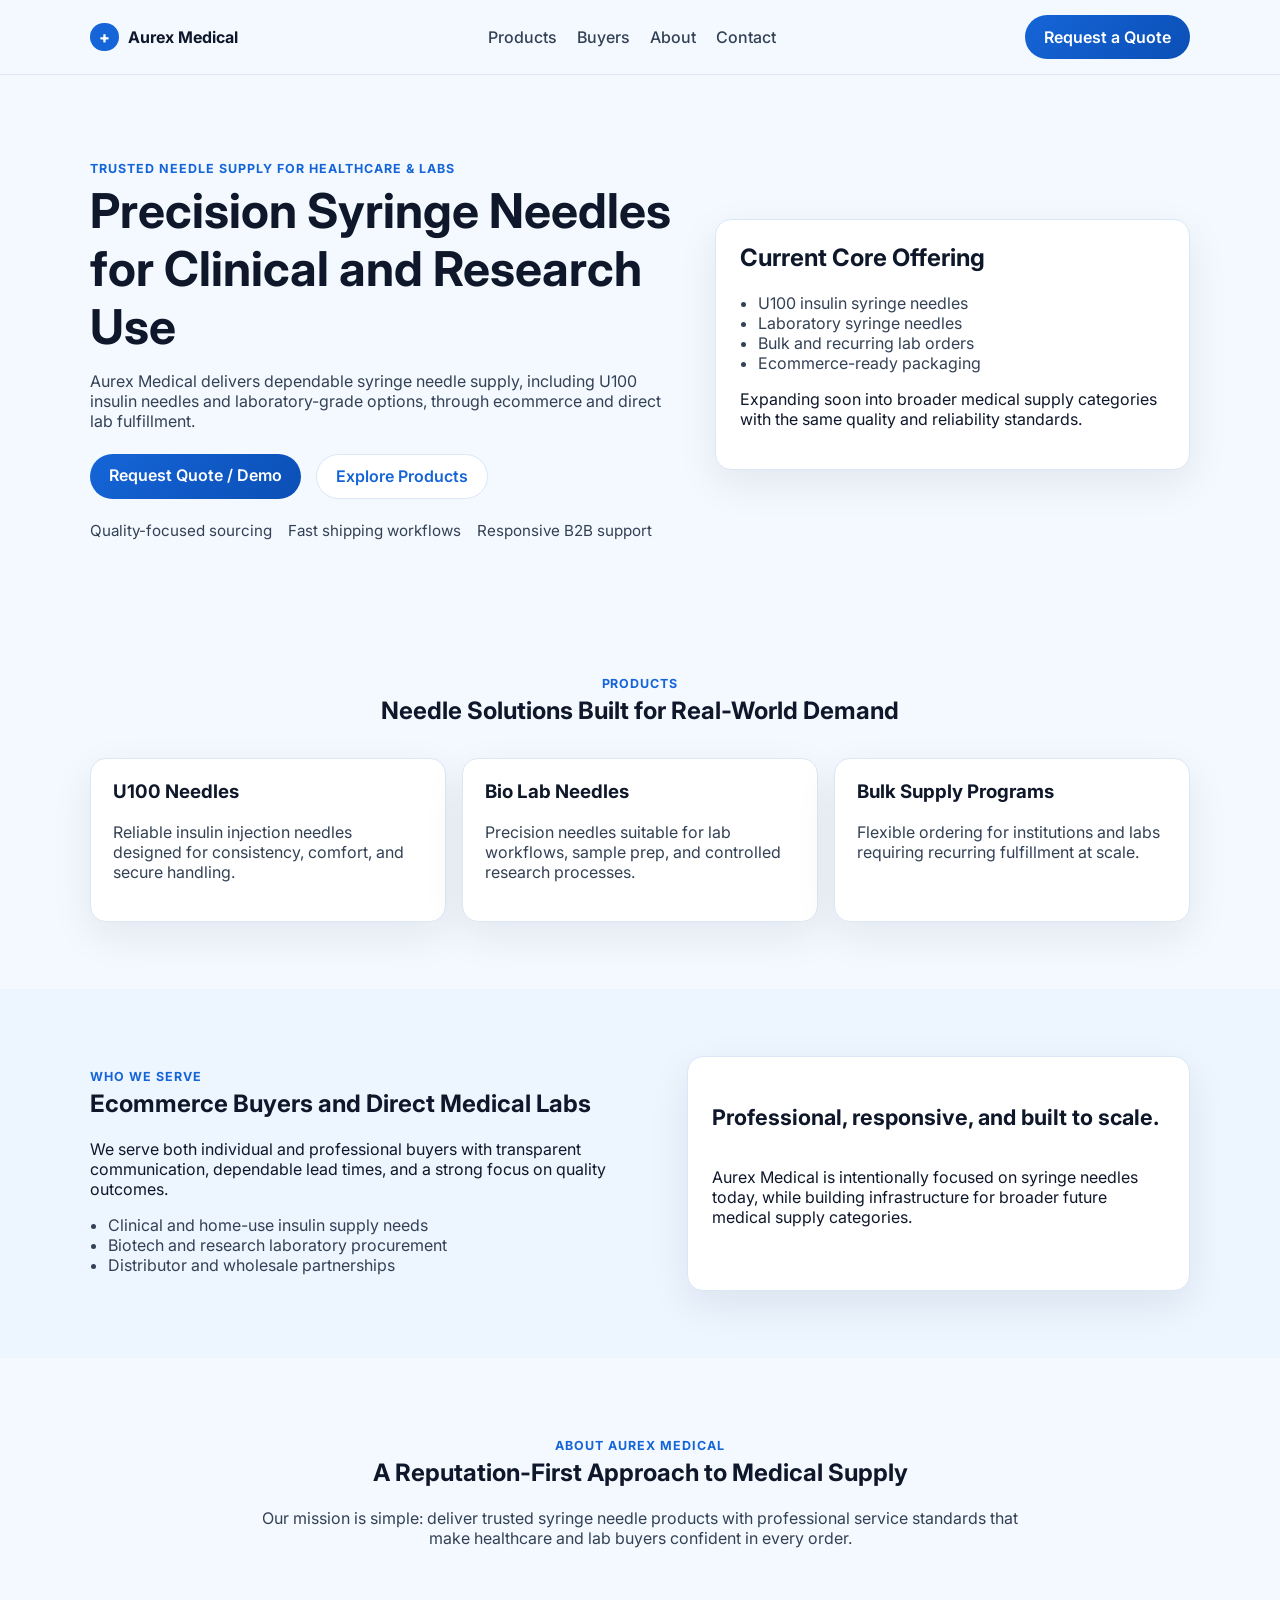
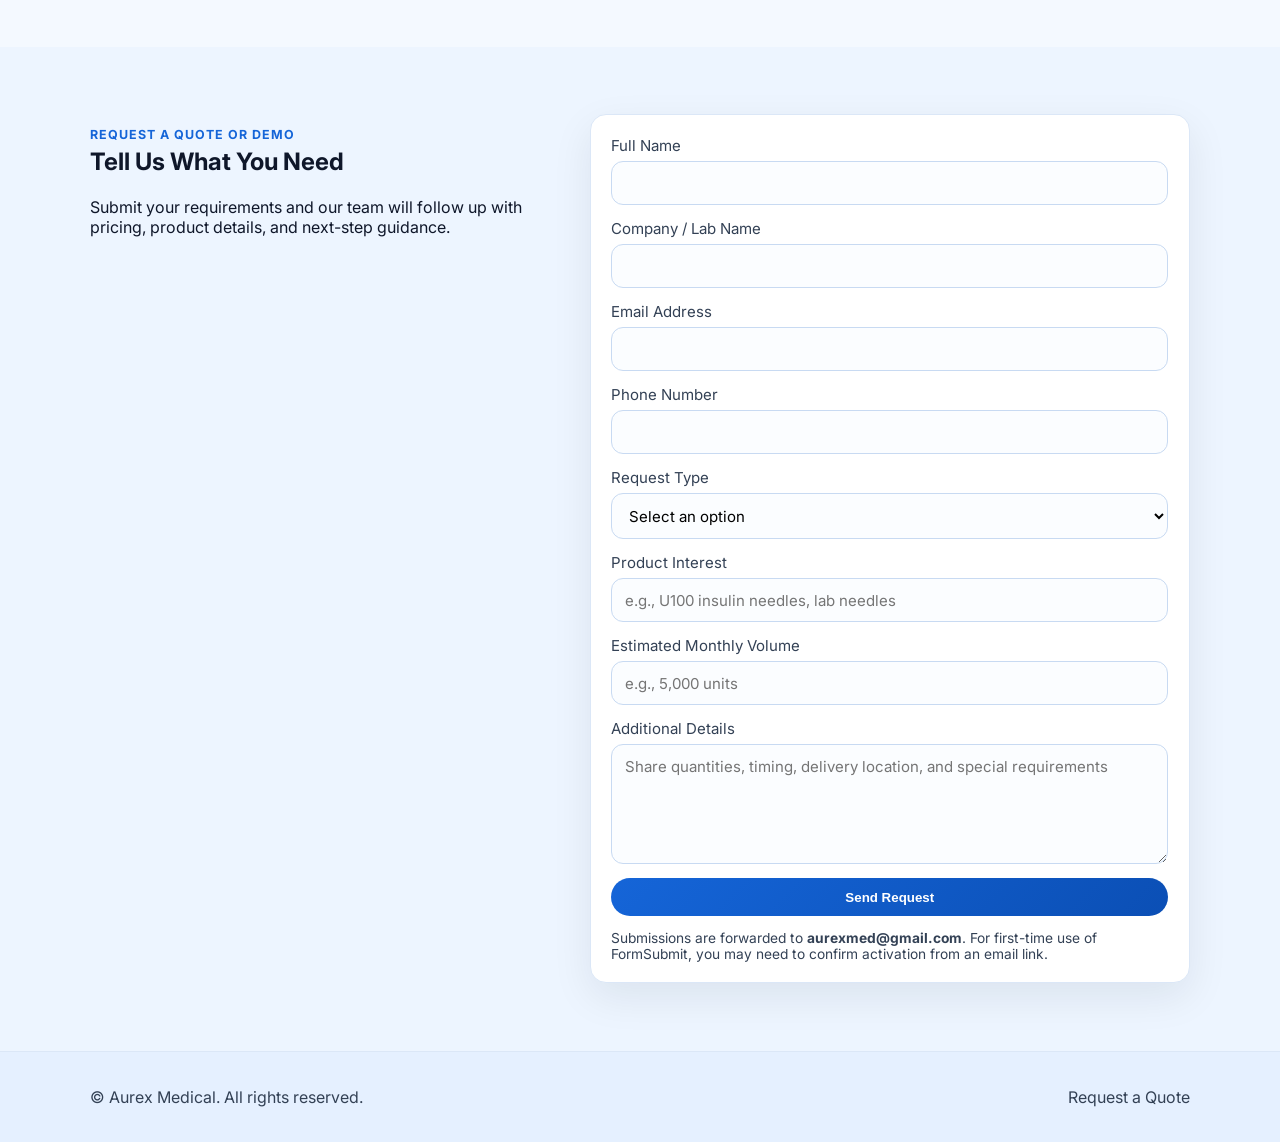
==== index.html @ 62b3c567 "Build Aurex Medical static website and GitHub Pages deployment" ====
<!doctype html>
<html lang="en">
  <head>
    <meta charset="UTF-8" />
    <meta name="viewport" content="width=device-width, initial-scale=1.0" />
    <title>Aurex Medical | Precision Syringe Needles</title>
    <meta
      name="description"
      content="Aurex Medical supplies precision syringe needles including U100 insulin needles and bio lab solutions for healthcare and research buyers."
    />
    <link rel="preconnect" href="https://fonts.googleapis.com" />
    <link rel="preconnect" href="https://fonts.gstatic.com" crossorigin />
    <link
      href="https://fonts.googleapis.com/css2?family=Inter:wght@400;500;600;700;800&display=swap"
      rel="stylesheet"
    />
    <link rel="stylesheet" href="styles.css" />
  </head>
  <body>
    <header class="site-header">
      <div class="container nav-wrap">
        <a href="#" class="logo" aria-label="Aurex Medical homepage">
          <span class="logo-mark" aria-hidden="true">+</span>
          <span>Aurex Medical</span>
        </a>
        <nav class="main-nav" aria-label="Primary">
          <a href="#products">Products</a>
          <a href="#buyers">Buyers</a>
          <a href="#about">About</a>
          <a href="#contact">Contact</a>
        </nav>
        <a class="btn btn-primary" href="#quote">Request a Quote</a>
      </div>
    </header>

    <main>
      <section class="hero">
        <div class="container hero-grid">
          <div>
            <p class="eyebrow">Trusted Needle Supply for Healthcare & Labs</p>
            <h1>Precision Syringe Needles for Clinical and Research Use</h1>
            <p class="lead">
              Aurex Medical delivers dependable syringe needle supply, including
              U100 insulin needles and laboratory-grade options, through
              ecommerce and direct lab fulfillment.
            </p>
            <div class="hero-actions">
              <a href="#quote" class="btn btn-primary">Request Quote / Demo</a>
              <a href="#products" class="btn btn-secondary">Explore Products</a>
            </div>
            <div class="trust-row" role="list" aria-label="Trust highlights">
              <span role="listitem">Quality-focused sourcing</span>
              <span role="listitem">Fast shipping workflows</span>
              <span role="listitem">Responsive B2B support</span>
            </div>
          </div>
          <aside class="hero-card" aria-label="Needle categories">
            <h2>Current Core Offering</h2>
            <ul>
              <li>U100 insulin syringe needles</li>
              <li>Laboratory syringe needles</li>
              <li>Bulk and recurring lab orders</li>
              <li>Ecommerce-ready packaging</li>
            </ul>
            <p>
              Expanding soon into broader medical supply categories with the same
              quality and reliability standards.
            </p>
          </aside>
        </div>
      </section>

      <section id="products" class="section">
        <div class="container">
          <div class="section-heading">
            <p class="eyebrow">Products</p>
            <h2>Needle Solutions Built for Real-World Demand</h2>
          </div>
          <div class="cards">
            <article class="card">
              <h3>U100 Needles</h3>
              <p>
                Reliable insulin injection needles designed for consistency,
                comfort, and secure handling.
              </p>
            </article>
            <article class="card">
              <h3>Bio Lab Needles</h3>
              <p>
                Precision needles suitable for lab workflows, sample prep, and
                controlled research processes.
              </p>
            </article>
            <article class="card">
              <h3>Bulk Supply Programs</h3>
              <p>
                Flexible ordering for institutions and labs requiring recurring
                fulfillment at scale.
              </p>
            </article>
          </div>
        </div>
      </section>

      <section id="buyers" class="section section-alt">
        <div class="container split">
          <div>
            <p class="eyebrow">Who We Serve</p>
            <h2>Ecommerce Buyers and Direct Medical Labs</h2>
            <p>
              We serve both individual and professional buyers with transparent
              communication, dependable lead times, and a strong focus on
              quality outcomes.
            </p>
            <ul class="checklist">
              <li>Clinical and home-use insulin supply needs</li>
              <li>Biotech and research laboratory procurement</li>
              <li>Distributor and wholesale partnerships</li>
            </ul>
          </div>
          <div class="metric-box">
            <p class="metric">Professional, responsive, and built to scale.</p>
            <p>
              Aurex Medical is intentionally focused on syringe needles today,
              while building infrastructure for broader future medical supply
              categories.
            </p>
          </div>
        </div>
      </section>

      <section id="about" class="section">
        <div class="container section-heading">
          <p class="eyebrow">About Aurex Medical</p>
          <h2>A Reputation-First Approach to Medical Supply</h2>
          <p class="centered">
            Our mission is simple: deliver trusted syringe needle products with
            professional service standards that make healthcare and lab buyers
            confident in every order.
          </p>
        </div>
      </section>

      <section id="quote" class="section section-alt">
        <div class="container quote-layout">
          <div>
            <p class="eyebrow">Request a Quote or Demo</p>
            <h2>Tell Us What You Need</h2>
            <p>
              Submit your requirements and our team will follow up with pricing,
              product details, and next-step guidance.
            </p>
          </div>

          <form
            id="contact"
            class="quote-form"
            action="https://formsubmit.co/aurexmed@gmail.com"
            method="POST"
          >
            <input type="hidden" name="_subject" value="New Aurex Medical Quote Request" />
            <input type="hidden" name="_captcha" value="false" />
            <input type="hidden" name="_template" value="table" />

            <label>
              Full Name
              <input type="text" name="full_name" required />
            </label>

            <label>
              Company / Lab Name
              <input type="text" name="company_name" required />
            </label>

            <label>
              Email Address
              <input type="email" name="email" required />
            </label>

            <label>
              Phone Number
              <input type="tel" name="phone" />
            </label>

            <label>
              Request Type
              <select name="request_type" required>
                <option value="">Select an option</option>
                <option>Product Quote</option>
                <option>Product Demo / Consultation</option>
                <option>Wholesale / Bulk Partnership</option>
              </select>
            </label>

            <label>
              Product Interest
              <input
                type="text"
                name="product_interest"
                placeholder="e.g., U100 insulin needles, lab needles"
                required
              />
            </label>

            <label>
              Estimated Monthly Volume
              <input type="text" name="monthly_volume" placeholder="e.g., 5,000 units" />
            </label>

            <label>
              Additional Details
              <textarea
                name="details"
                rows="5"
                placeholder="Share quantities, timing, delivery location, and special requirements"
                required
              ></textarea>
            </label>

            <button class="btn btn-primary" type="submit">Send Request</button>
            <p class="form-note">
              Submissions are forwarded to
              <strong>aurexmed@gmail.com</strong>. For first-time use of FormSubmit,
              you may need to confirm activation from an email link.
            </p>
          </form>
        </div>
      </section>
    </main>

    <footer class="site-footer">
      <div class="container footer-wrap">
        <p>© <span id="year"></span> Aurex Medical. All rights reserved.</p>
        <a href="#quote">Request a Quote</a>
      </div>
    </footer>

    <script src="script.js"></script>
  </body>
</html>
---- styles.css ----
:root {
  --bg: #f4f9ff;
  --surface: #ffffff;
  --text: #0f172a;
  --muted: #334155;
  --brand: #1565d8;
  --brand-dark: #0b4fb5;
  --line: #dbe7f7;
  --radius: 16px;
  --shadow: 0 14px 40px rgba(15, 23, 42, 0.08);
}

* {
  box-sizing: border-box;
}

html,
body {
  margin: 0;
  font-family: "Inter", system-ui, -apple-system, Segoe UI, Roboto, Helvetica, Arial, sans-serif;
  background: var(--bg);
  color: var(--text);
  scroll-behavior: smooth;
}

a {
  color: inherit;
  text-decoration: none;
}

.container {
  width: min(1100px, 92vw);
  margin: 0 auto;
}

.site-header {
  position: sticky;
  top: 0;
  z-index: 20;
  backdrop-filter: blur(10px);
  background: rgba(244, 249, 255, 0.88);
  border-bottom: 1px solid var(--line);
}

.nav-wrap {
  min-height: 74px;
  display: flex;
  align-items: center;
  justify-content: space-between;
  gap: 1rem;
}

.logo {
  display: inline-flex;
  align-items: center;
  gap: 0.6rem;
  font-weight: 700;
}

.logo-mark {
  width: 1.8rem;
  height: 1.8rem;
  display: inline-grid;
  place-items: center;
  border-radius: 50%;
  background: var(--brand);
  color: white;
  font-weight: 800;
}

.main-nav {
  display: flex;
  gap: 1.25rem;
  color: var(--muted);
  font-weight: 500;
}

.main-nav a:hover {
  color: var(--brand);
}

.btn {
  border: none;
  border-radius: 999px;
  padding: 0.72rem 1.2rem;
  font-weight: 600;
  cursor: pointer;
  transition: transform 0.2s ease, background 0.2s ease;
  display: inline-flex;
  justify-content: center;
}

.btn:hover {
  transform: translateY(-1px);
}

.btn-primary {
  color: white;
  background: linear-gradient(135deg, var(--brand), var(--brand-dark));
}

.btn-secondary {
  color: var(--brand);
  border: 1px solid var(--line);
  background: white;
}

.hero {
  padding: 4.6rem 0 3.5rem;
}

.hero-grid {
  display: grid;
  grid-template-columns: 1.25fr 1fr;
  gap: 2rem;
  align-items: center;
}

.eyebrow {
  color: var(--brand);
  text-transform: uppercase;
  font-size: 0.78rem;
  letter-spacing: 0.08em;
  font-weight: 700;
  margin-bottom: 0.4rem;
}

h1,
h2,
h3 {
  margin-top: 0;
  line-height: 1.2;
}

h1 {
  font-size: clamp(2rem, 2.5vw + 1.2rem, 3rem);
  margin-bottom: 0.8rem;
}

.lead {
  color: var(--muted);
  max-width: 58ch;
}

.hero-actions {
  display: flex;
  gap: 0.9rem;
  flex-wrap: wrap;
  margin: 1.4rem 0;
}

.trust-row {
  display: flex;
  gap: 1rem;
  color: var(--muted);
  flex-wrap: wrap;
  font-size: 0.95rem;
}

.hero-card,
.card,
.metric-box,
.quote-form {
  background: var(--surface);
  border: 1px solid var(--line);
  border-radius: var(--radius);
  box-shadow: var(--shadow);
}

.hero-card {
  padding: 1.5rem;
}

.hero-card ul {
  padding-left: 1.1rem;
  color: var(--muted);
}

.section {
  padding: 4.2rem 0;
}

.section-alt {
  background: #edf5ff;
}

.section-heading {
  text-align: center;
  max-width: 760px;
  margin: 0 auto 2rem;
}

.centered {
  color: var(--muted);
}

.cards {
  display: grid;
  grid-template-columns: repeat(3, 1fr);
  gap: 1rem;
}

.card {
  padding: 1.4rem;
}

.card p {
  color: var(--muted);
}

.split {
  display: grid;
  grid-template-columns: 1.15fr 1fr;
  gap: 1.1rem;
  align-items: stretch;
}

.checklist {
  padding-left: 1.1rem;
  color: var(--muted);
}

.metric-box {
  padding: 1.5rem;
  display: grid;
  align-content: center;
}

.metric {
  font-size: 1.35rem;
  font-weight: 700;
  margin-top: 0;
}

.quote-layout {
  display: grid;
  grid-template-columns: 1fr 1.25fr;
  gap: 1.2rem;
}

.quote-form {
  padding: 1.3rem;
  display: grid;
  gap: 0.85rem;
}

.quote-form label {
  font-size: 0.94rem;
  color: var(--muted);
  display: grid;
  gap: 0.4rem;
}

.quote-form input,
.quote-form select,
.quote-form textarea {
  width: 100%;
  border: 1px solid #c8daf2;
  border-radius: 12px;
  padding: 0.72rem 0.8rem;
  font: inherit;
  background: #fbfdff;
}

.quote-form input:focus,
.quote-form select:focus,
.quote-form textarea:focus {
  outline: 2px solid #a8cbff;
  border-color: #7cb2ff;
}

.form-note {
  margin: 0;
  color: var(--muted);
  font-size: 0.86rem;
}

.site-footer {
  border-top: 1px solid var(--line);
  background: #e5f0ff;
}

.footer-wrap {
  display: flex;
  justify-content: space-between;
  align-items: center;
  gap: 0.75rem;
  flex-wrap: wrap;
  padding: 1.2rem 0;
  color: var(--muted);
}

@media (max-width: 920px) {
  .main-nav {
    display: none;
  }

  .hero-grid,
  .cards,
  .split,
  .quote-layout {
    grid-template-columns: 1fr;
  }

  .hero {
    padding-top: 3rem;
  }
}
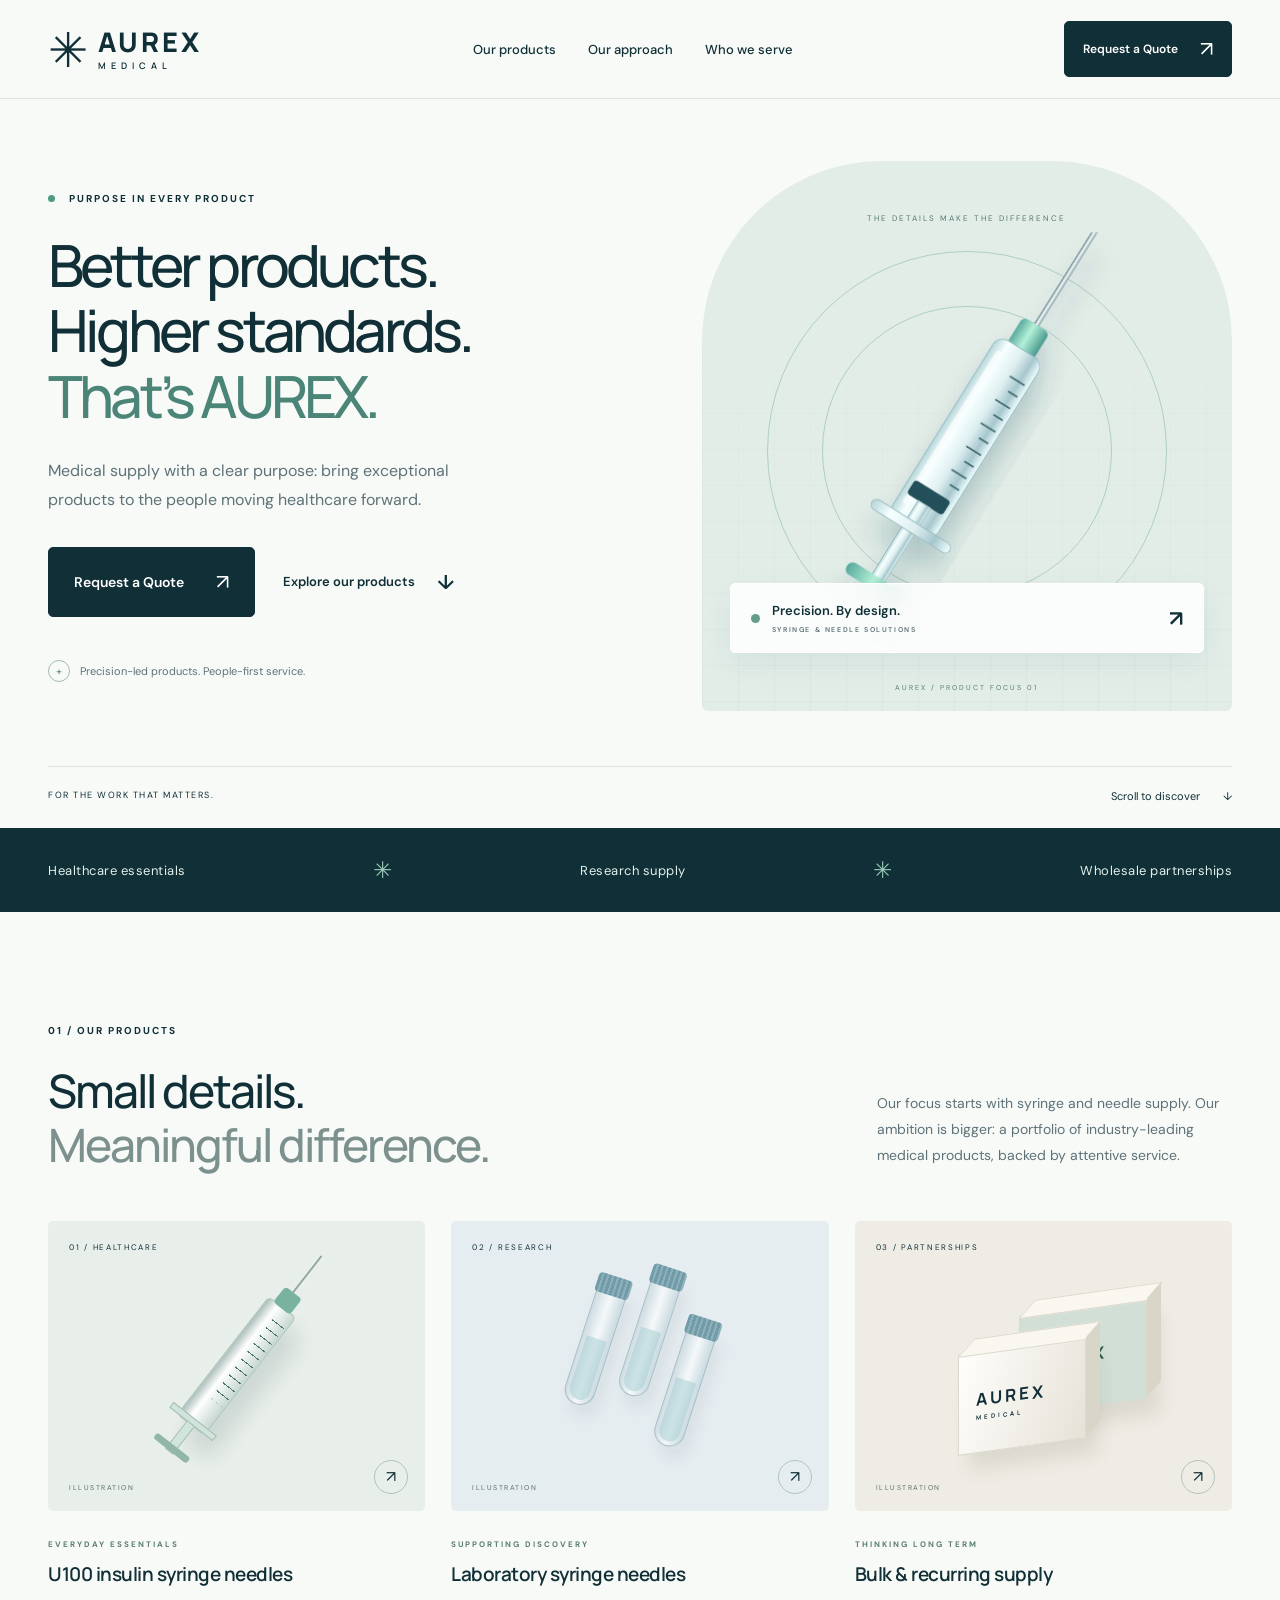
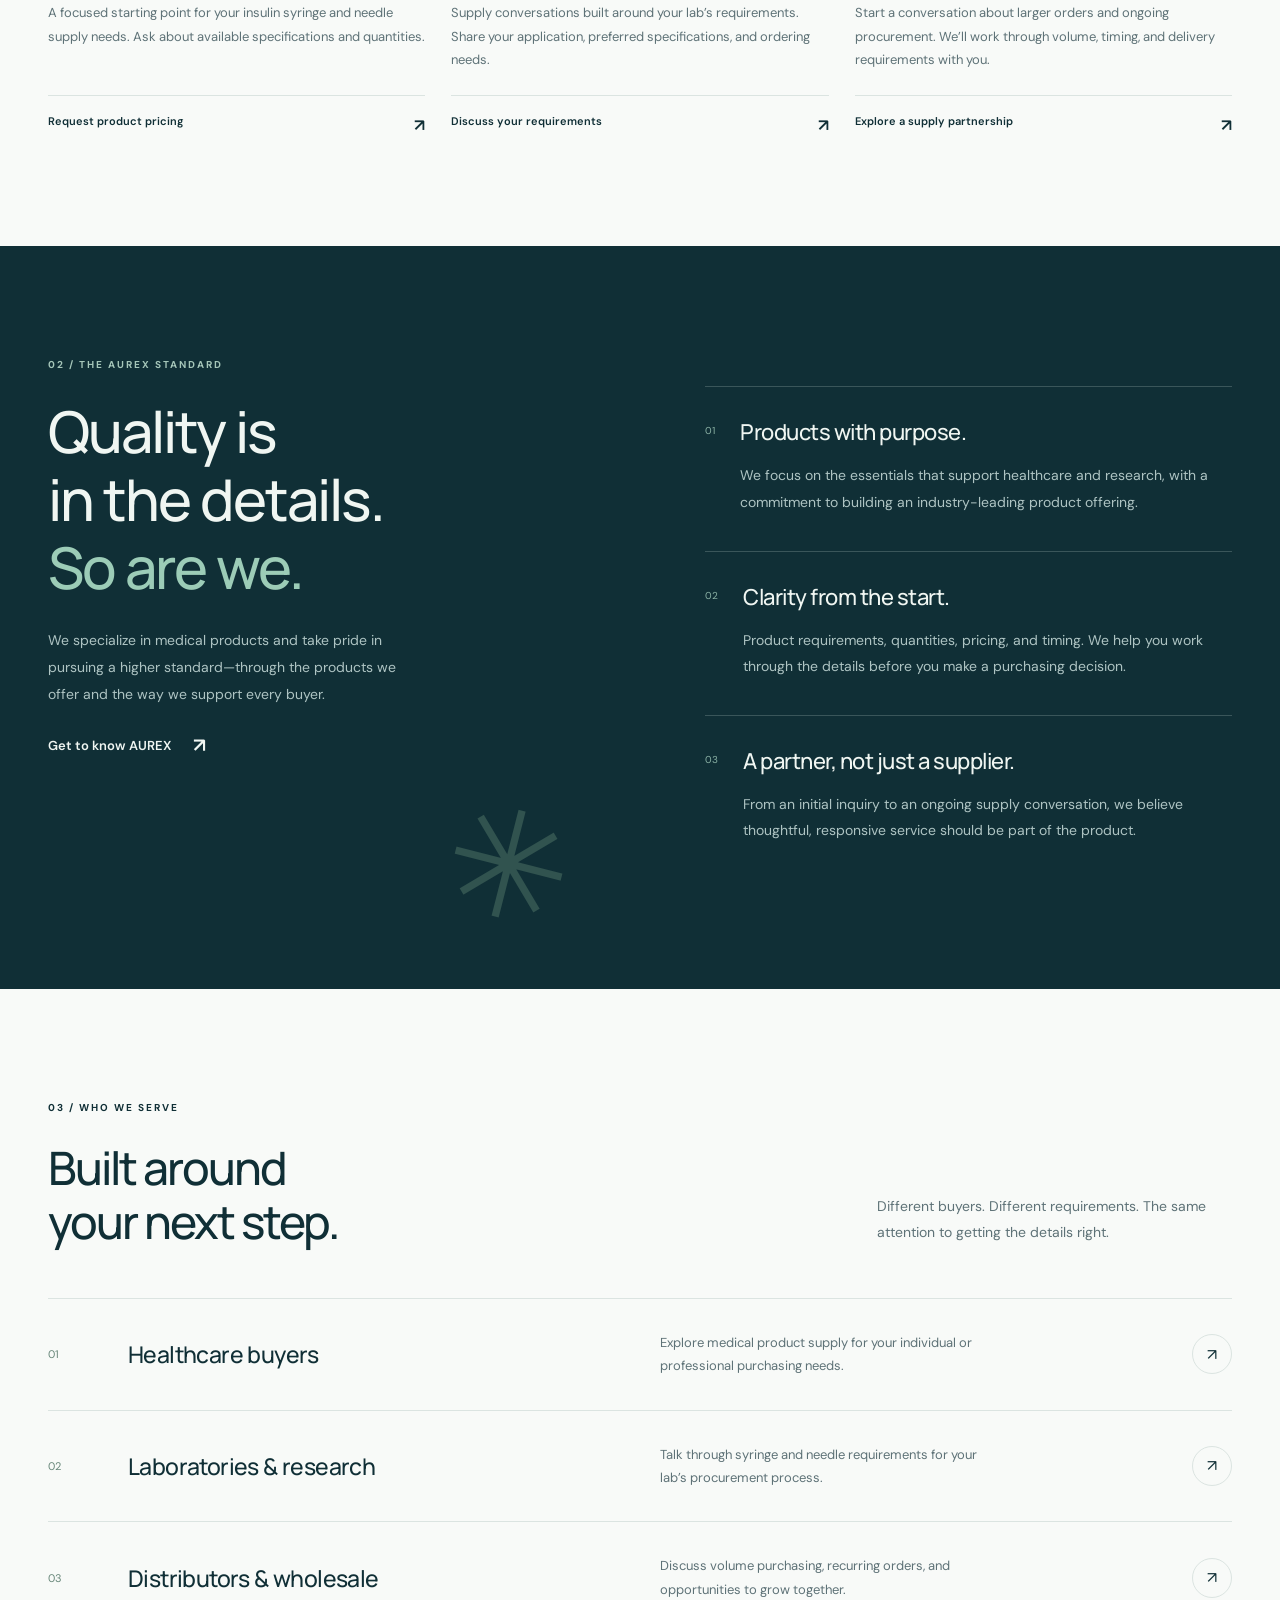
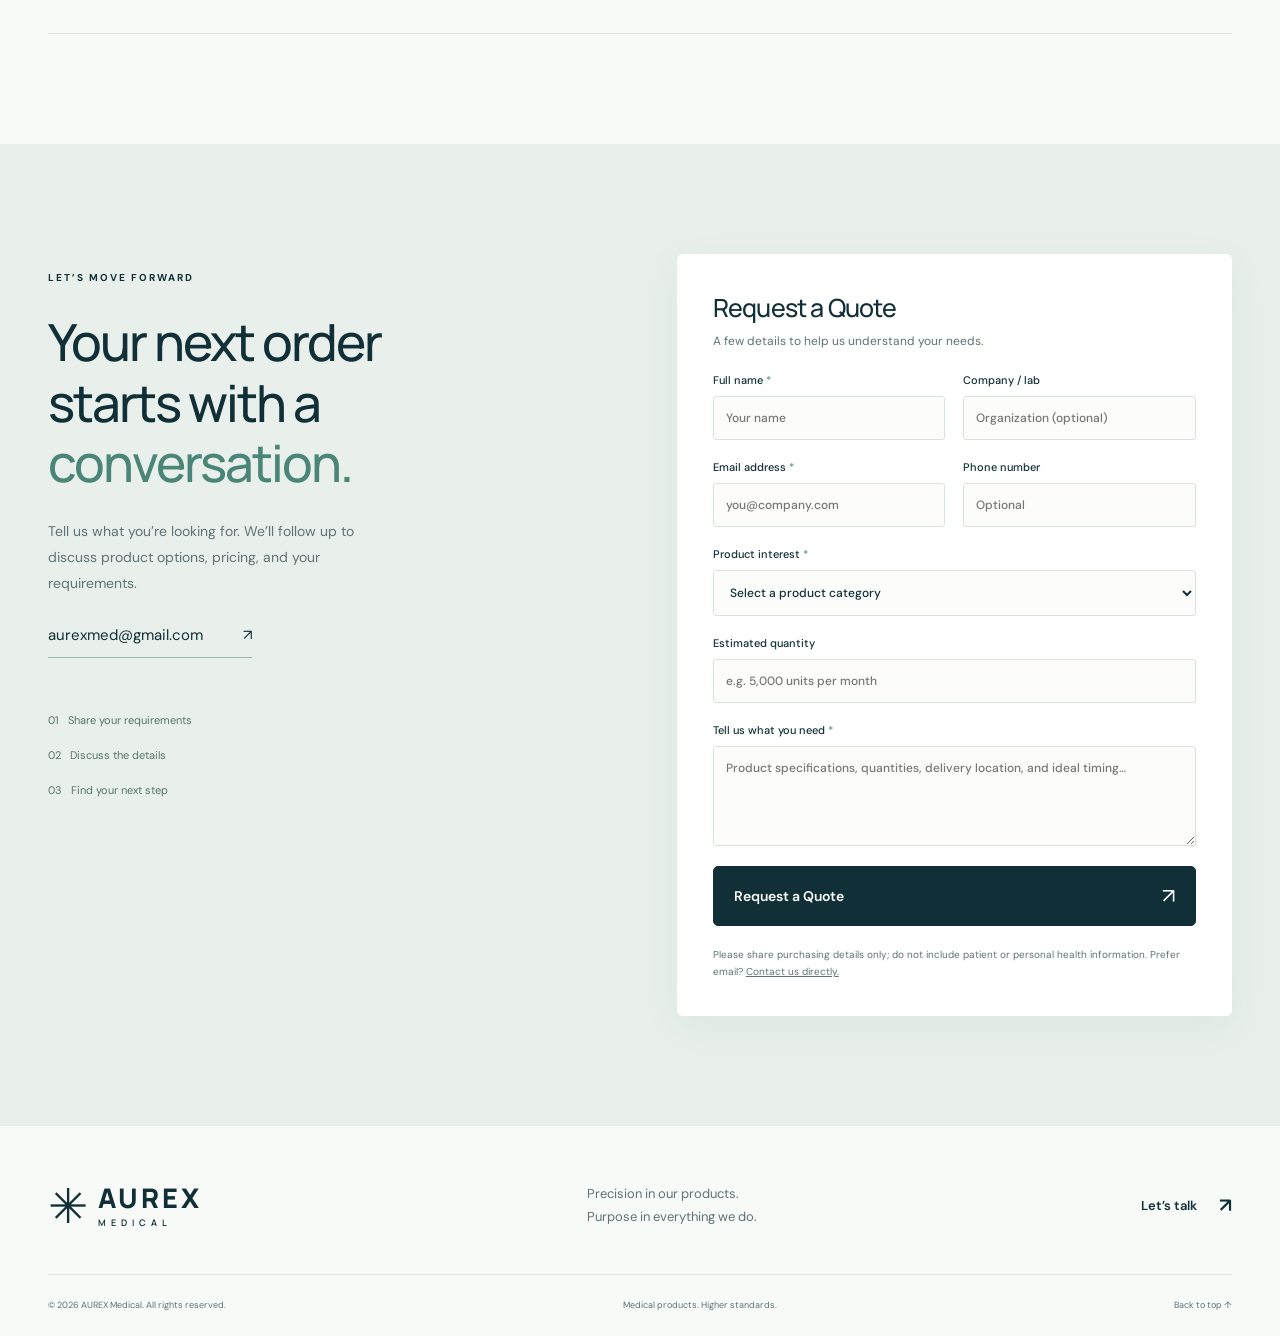
==== commit 2d86ed64: "Redesign AUREX Medical with scroll motion and quote-focused experience" ====
--- a/index.html
+++ b/index.html
@@ -1,240 +1,77 @@
 <!doctype html>
 <html lang="en">
-  <head>
-    <meta charset="UTF-8" />
-    <meta name="viewport" content="width=device-width, initial-scale=1.0" />
-    <title>Aurex Medical | Precision Syringe Needles</title>
-    <meta
-      name="description"
-      content="Aurex Medical supplies precision syringe needles including U100 insulin needles and bio lab solutions for healthcare and research buyers."
-    />
-    <link rel="preconnect" href="https://fonts.googleapis.com" />
-    <link rel="preconnect" href="https://fonts.gstatic.com" crossorigin />
-    <link
-      href="https://fonts.googleapis.com/css2?family=Inter:wght@400;500;600;700;800&display=swap"
-      rel="stylesheet"
-    />
-    <link rel="stylesheet" href="styles.css" />
-  </head>
-  <body>
-    <header class="site-header">
-      <div class="container nav-wrap">
-        <a href="#" class="logo" aria-label="Aurex Medical homepage">
-          <span class="logo-mark" aria-hidden="true">+</span>
-          <span>Aurex Medical</span>
-        </a>
-        <nav class="main-nav" aria-label="Primary">
-          <a href="#products">Products</a>
-          <a href="#buyers">Buyers</a>
-          <a href="#about">About</a>
-          <a href="#contact">Contact</a>
-        </nav>
-        <a class="btn btn-primary" href="#quote">Request a Quote</a>
+<head>
+  <meta charset="UTF-8" />
+  <meta name="viewport" content="width=device-width, initial-scale=1.0" />
+  <meta name="theme-color" content="#102f36" />
+  <title>AUREX Medical | Precision in Every Detail</title>
+  <meta name="description" content="Medical products. Exceptional attention to detail. Explore AUREX Medical's syringe and needle supply for healthcare, research, and wholesale buyers. Request a quote." />
+  <link rel="preconnect" href="https://fonts.googleapis.com" />
+  <link rel="preconnect" href="https://fonts.gstatic.com" crossorigin />
+  <link href="https://fonts.googleapis.com/css2?family=DM+Sans:wght@400;500;600;700&family=Manrope:wght@400;500;600;700;800&display=swap" rel="stylesheet" />
+  <link rel="stylesheet" href="styles.css" />
+  <script src="script.js" defer></script>
+</head>
+<body>
+  <a class="skip-link" href="#main">Skip to content</a>
+  <div class="scroll-progress" aria-hidden="true"></div>
+  <header class="site-header">
+    <div class="container nav-wrap">
+      <a href="#" class="logo" aria-label="Aurex Medical home"><span class="logo-mark" aria-hidden="true">✳</span><span>AUREX<small>MEDICAL</small></span></a>
+      <button class="menu-toggle" aria-expanded="false" aria-controls="main-nav" type="button">Menu <span aria-hidden="true">+</span></button>
+      <nav id="main-nav" class="main-nav" aria-label="Primary"><a href="#products">Our products</a><a href="#approach">Our approach</a><a href="#buyers">Who we serve</a></nav>
+      <a class="button button-small header-quote" href="#quote">Request a Quote <span aria-hidden="true">↗</span></a>
+    </div>
+  </header>
+  <main id="main">
+    <section class="hero">
+      <div class="container hero-grid">
+        <div class="hero-copy">
+          <p class="eyebrow"><span class="status-dot"></span> PURPOSE IN EVERY PRODUCT</p>
+          <h1>Better products.<br>Higher standards.<br><em>That’s AUREX.</em></h1>
+          <p class="lead">Medical supply with a clear purpose: bring exceptional products to the people moving healthcare forward.</p>
+          <div class="hero-actions"><a class="button" href="#quote">Request a Quote <span aria-hidden="true">↗</span></a><a class="text-link" href="#products">Explore our products <span aria-hidden="true">↓</span></a></div>
+          <div class="hero-note"><span class="tiny-cross" aria-hidden="true">+</span> Precision-led products. People-first service.</div>
+        </div>
+        <div class="hero-visual" aria-label="Illustration of a precision syringe">
+          <div class="visual-grid" aria-hidden="true"></div><div class="orbit orbit-one" aria-hidden="true"></div><div class="orbit orbit-two" aria-hidden="true"></div>
+          <span class="visual-top">THE DETAILS MAKE THE DIFFERENCE</span>
+          <svg class="syringe" viewBox="0 0 460 600" role="img" aria-label="Stylized syringe illustration; not a product specification">
+            <defs><linearGradient id="barrel"><stop stop-color="#b8d7da"/><stop offset=".24" stop-color="#f6ffff"/><stop offset=".55" stop-color="#deeff0"/><stop offset=".8" stop-color="#a6c7cd"/><stop offset="1" stop-color="#f0ffff"/></linearGradient><linearGradient id="metal"><stop stop-color="#577d87"/><stop offset=".5" stop-color="#fff"/><stop offset="1" stop-color="#72949b"/></linearGradient><linearGradient id="cap"><stop stop-color="#58aa9d"/><stop offset=".45" stop-color="#b3f0d8"/><stop offset="1" stop-color="#4a998f"/></linearGradient><filter id="shadow"><feDropShadow dx="12" dy="20" stdDeviation="14" flood-color="#153f47" flood-opacity=".22"/></filter></defs>
+            <g transform="rotate(32 230 300)" filter="url(#shadow)"><path d="M227 40 L233 36 L233 168 L227 168Z" fill="url(#metal)"/><rect x="213" y="157" width="34" height="42" rx="6" fill="url(#cap)"/><rect x="201" y="188" width="58" height="230" rx="12" fill="url(#barrel)" stroke="#8fb6bd"/><rect x="208" y="203" width="7" height="196" rx="3" fill="#fff" opacity=".7"/><path d="M235 220h19m-12 15h12m-19 15h19m-12 15h12m-19 15h19m-12 15h12m-19 15h19m-12 15h12m-19 15h19m-12 15h12" fill="none" stroke="#3b6670" stroke-width="2"/><rect x="207" y="370" width="46" height="18" rx="4" fill="#24505a"/><rect x="222" y="388" width="16" height="100" fill="url(#barrel)" stroke="#8fb6bd"/><rect x="180" y="410" width="100" height="12" rx="6" fill="url(#barrel)" stroke="#8fb6bd"/><rect x="194" y="482" width="72" height="15" rx="7" fill="url(#cap)"/></g>
+          </svg>
+          <div class="product-label"><span class="label-dot"></span><div>Precision. By design.<small>SYRINGE & NEEDLE SOLUTIONS</small></div><span aria-hidden="true">↗</span></div>
+          <span class="visual-bottom">AUREX / PRODUCT FOCUS 01</span>
+        </div>
       </div>
-    </header>
-
-    <main>
-      <section class="hero">
-        <div class="container hero-grid">
-          <div>
-            <p class="eyebrow">Trusted Needle Supply for Healthcare & Labs</p>
-            <h1>Precision Syringe Needles for Clinical and Research Use</h1>
-            <p class="lead">
-              Aurex Medical delivers dependable syringe needle supply, including
-              U100 insulin needles and laboratory-grade options, through
-              ecommerce and direct lab fulfillment.
-            </p>
-            <div class="hero-actions">
-              <a href="#quote" class="btn btn-primary">Request Quote / Demo</a>
-              <a href="#products" class="btn btn-secondary">Explore Products</a>
-            </div>
-            <div class="trust-row" role="list" aria-label="Trust highlights">
-              <span role="listitem">Quality-focused sourcing</span>
-              <span role="listitem">Fast shipping workflows</span>
-              <span role="listitem">Responsive B2B support</span>
-            </div>
-          </div>
-          <aside class="hero-card" aria-label="Needle categories">
-            <h2>Current Core Offering</h2>
-            <ul>
-              <li>U100 insulin syringe needles</li>
-              <li>Laboratory syringe needles</li>
-              <li>Bulk and recurring lab orders</li>
-              <li>Ecommerce-ready packaging</li>
-            </ul>
-            <p>
-              Expanding soon into broader medical supply categories with the same
-              quality and reliability standards.
-            </p>
-          </aside>
+      <div class="container hero-bottom"><span>FOR THE WORK THAT MATTERS.</span><a href="#products">Scroll to discover <span aria-hidden="true">↓</span></a></div>
+    </section>
+    <div class="intro-strip"><div class="container"><span>Healthcare essentials</span><i aria-hidden="true">✳</i><span>Research supply</span><i aria-hidden="true">✳</i><span>Wholesale partnerships</span></div></div>
+    <section id="products" class="section products">
+      <div class="container">
+        <div class="section-heading reveal"><div><p class="eyebrow">01 / OUR PRODUCTS</p><h2>Small details.<br><span class="muted">Meaningful difference.</span></h2></div><p>Our focus starts with syringe and needle supply. Our ambition is bigger: a portfolio of industry-leading medical products, backed by attentive service.</p></div>
+        <div class="product-grid">
+          <article class="product-card reveal"><a href="#quote" data-product="U100 insulin syringe needles"><div class="product-art art-insulin" aria-hidden="true"><span class="art-code">01 / HEALTHCARE</span><div class="mini-syringe"><i></i><b></b><span></span></div><span class="art-caption">ILLUSTRATION</span><span class="round-arrow">↗</span></div><div class="product-copy"><p class="eyebrow">EVERYDAY ESSENTIALS</p><h3>U100 insulin syringe needles</h3><p>A focused starting point for your insulin syringe and needle supply needs. Ask about available specifications and quantities.</p><span class="product-link">Request product pricing <span aria-hidden="true">↗</span></span></div></a></article>
+          <article class="product-card reveal"><a href="#quote" data-product="Laboratory syringe needles"><div class="product-art art-lab" aria-hidden="true"><span class="art-code">02 / RESEARCH</span><div class="lab-tubes"><i></i><i></i><i></i></div><span class="art-caption">ILLUSTRATION</span><span class="round-arrow">↗</span></div><div class="product-copy"><p class="eyebrow">SUPPORTING DISCOVERY</p><h3>Laboratory syringe needles</h3><p>Supply conversations built around your lab’s requirements. Share your application, preferred specifications, and ordering needs.</p><span class="product-link">Discuss your requirements <span aria-hidden="true">↗</span></span></div></a></article>
+          <article class="product-card reveal"><a href="#quote" data-product="Bulk and recurring supply"><div class="product-art art-bulk" aria-hidden="true"><span class="art-code">03 / PARTNERSHIPS</span><div class="supply-box box-back">AUREX<span>MEDICAL</span></div><div class="supply-box">AUREX<span>MEDICAL</span></div><span class="art-caption">ILLUSTRATION</span><span class="round-arrow">↗</span></div><div class="product-copy"><p class="eyebrow">THINKING LONG TERM</p><h3>Bulk & recurring supply</h3><p>Start a conversation about larger orders and ongoing procurement. We’ll work through volume, timing, and delivery requirements with you.</p><span class="product-link">Explore a supply partnership <span aria-hidden="true">↗</span></span></div></a></article>
         </div>
-      </section>
-
-      <section id="products" class="section">
-        <div class="container">
-          <div class="section-heading">
-            <p class="eyebrow">Products</p>
-            <h2>Needle Solutions Built for Real-World Demand</h2>
-          </div>
-          <div class="cards">
-            <article class="card">
-              <h3>U100 Needles</h3>
-              <p>
-                Reliable insulin injection needles designed for consistency,
-                comfort, and secure handling.
-              </p>
-            </article>
-            <article class="card">
-              <h3>Bio Lab Needles</h3>
-              <p>
-                Precision needles suitable for lab workflows, sample prep, and
-                controlled research processes.
-              </p>
-            </article>
-            <article class="card">
-              <h3>Bulk Supply Programs</h3>
-              <p>
-                Flexible ordering for institutions and labs requiring recurring
-                fulfillment at scale.
-              </p>
-            </article>
-          </div>
-        </div>
-      </section>
-
-      <section id="buyers" class="section section-alt">
-        <div class="container split">
-          <div>
-            <p class="eyebrow">Who We Serve</p>
-            <h2>Ecommerce Buyers and Direct Medical Labs</h2>
-            <p>
-              We serve both individual and professional buyers with transparent
-              communication, dependable lead times, and a strong focus on
-              quality outcomes.
-            </p>
-            <ul class="checklist">
-              <li>Clinical and home-use insulin supply needs</li>
-              <li>Biotech and research laboratory procurement</li>
-              <li>Distributor and wholesale partnerships</li>
-            </ul>
-          </div>
-          <div class="metric-box">
-            <p class="metric">Professional, responsive, and built to scale.</p>
-            <p>
-              Aurex Medical is intentionally focused on syringe needles today,
-              while building infrastructure for broader future medical supply
-              categories.
-            </p>
-          </div>
-        </div>
-      </section>
-
-      <section id="about" class="section">
-        <div class="container section-heading">
-          <p class="eyebrow">About Aurex Medical</p>
-          <h2>A Reputation-First Approach to Medical Supply</h2>
-          <p class="centered">
-            Our mission is simple: deliver trusted syringe needle products with
-            professional service standards that make healthcare and lab buyers
-            confident in every order.
-          </p>
-        </div>
-      </section>
-
-      <section id="quote" class="section section-alt">
-        <div class="container quote-layout">
-          <div>
-            <p class="eyebrow">Request a Quote or Demo</p>
-            <h2>Tell Us What You Need</h2>
-            <p>
-              Submit your requirements and our team will follow up with pricing,
-              product details, and next-step guidance.
-            </p>
-          </div>
-
-          <form
-            id="contact"
-            class="quote-form"
-            action="https://formsubmit.co/aurexmed@gmail.com"
-            method="POST"
-          >
-            <input type="hidden" name="_subject" value="New Aurex Medical Quote Request" />
-            <input type="hidden" name="_captcha" value="false" />
-            <input type="hidden" name="_template" value="table" />
-
-            <label>
-              Full Name
-              <input type="text" name="full_name" required />
-            </label>
-
-            <label>
-              Company / Lab Name
-              <input type="text" name="company_name" required />
-            </label>
-
-            <label>
-              Email Address
-              <input type="email" name="email" required />
-            </label>
-
-            <label>
-              Phone Number
-              <input type="tel" name="phone" />
-            </label>
-
-            <label>
-              Request Type
-              <select name="request_type" required>
-                <option value="">Select an option</option>
-                <option>Product Quote</option>
-                <option>Product Demo / Consultation</option>
-                <option>Wholesale / Bulk Partnership</option>
-              </select>
-            </label>
-
-            <label>
-              Product Interest
-              <input
-                type="text"
-                name="product_interest"
-                placeholder="e.g., U100 insulin needles, lab needles"
-                required
-              />
-            </label>
-
-            <label>
-              Estimated Monthly Volume
-              <input type="text" name="monthly_volume" placeholder="e.g., 5,000 units" />
-            </label>
-
-            <label>
-              Additional Details
-              <textarea
-                name="details"
-                rows="5"
-                placeholder="Share quantities, timing, delivery location, and special requirements"
-                required
-              ></textarea>
-            </label>
-
-            <button class="btn btn-primary" type="submit">Send Request</button>
-            <p class="form-note">
-              Submissions are forwarded to
-              <strong>aurexmed@gmail.com</strong>. For first-time use of FormSubmit,
-              you may need to confirm activation from an email link.
-            </p>
-          </form>
-        </div>
-      </section>
-    </main>
-
-    <footer class="site-footer">
-      <div class="container footer-wrap">
-        <p>© <span id="year"></span> Aurex Medical. All rights reserved.</p>
-        <a href="#quote">Request a Quote</a>
       </div>
-    </footer>
-
-    <script src="script.js"></script>
-  </body>
+    </section>
+    <section id="approach" class="section approach">
+      <div class="container approach-grid">
+        <div class="approach-heading reveal"><p class="eyebrow">02 / THE AUREX STANDARD</p><h2>Quality is<br>in the details.<br><em>So are we.</em></h2><p>We specialize in medical products and take pride in pursuing a higher standard—through the products we offer and the way we support every buyer.</p><a class="text-link" href="#quote">Get to know AUREX <span aria-hidden="true">↗</span></a><div class="standard-mark" aria-hidden="true">✳</div></div>
+        <div class="principles"><article class="principle reveal"><span>01</span><div><h3>Products with purpose.</h3><p>We focus on the essentials that support healthcare and research, with a commitment to building an industry-leading product offering.</p></div></article><article class="principle reveal"><span>02</span><div><h3>Clarity from the start.</h3><p>Product requirements, quantities, pricing, and timing. We help you work through the details before you make a purchasing decision.</p></div></article><article class="principle reveal"><span>03</span><div><h3>A partner, not just a supplier.</h3><p>From an initial inquiry to an ongoing supply conversation, we believe thoughtful, responsive service should be part of the product.</p></div></article></div>
+      </div>
+    </section>
+    <section id="buyers" class="section buyers"><div class="container"><div class="section-heading reveal"><div><p class="eyebrow">03 / WHO WE SERVE</p><h2>Built around<br>your next step.</h2></div><p>Different buyers. Different requirements. The same attention to getting the details right.</p></div><div class="buyer-list"><article class="reveal"><span class="buyer-number">01</span><h3>Healthcare buyers</h3><p>Explore medical product supply for your individual or professional purchasing needs.</p><a href="#quote" aria-label="Request a quote for healthcare products">↗</a></article><article class="reveal"><span class="buyer-number">02</span><h3>Laboratories & research</h3><p>Talk through syringe and needle requirements for your lab’s procurement process.</p><a href="#quote" aria-label="Request a quote for laboratory products">↗</a></article><article class="reveal"><span class="buyer-number">03</span><h3>Distributors & wholesale</h3><p>Discuss volume purchasing, recurring orders, and opportunities to grow together.</p><a href="#quote" aria-label="Request a wholesale quote">↗</a></article></div></div></section>
+    <section id="quote" class="section quote"><div class="container quote-layout"><div class="quote-intro reveal"><p class="eyebrow">LET’S MOVE FORWARD</p><h2>Your next order<br>starts with a<br><em>conversation.</em></h2><p>Tell us what you’re looking for. We’ll follow up to discuss product options, pricing, and your requirements.</p><a class="email-link" href="mailto:aurexmed@gmail.com">aurexmed@gmail.com <span aria-hidden="true">↗</span></a><div class="quote-steps"><span>01 &nbsp; Share your requirements</span><span>02 &nbsp; Discuss the details</span><span>03 &nbsp; Find your next step</span></div></div>
+      <form id="contact" class="quote-form reveal" action="https://formsubmit.co/aurexmed@gmail.com" method="POST"><h3>Request a Quote</h3><p class="form-description">A few details to help us understand your needs.</p><input type="hidden" name="_subject" value="New AUREX Medical Quote Request"/><input type="hidden" name="_template" value="table"/><input type="text" name="_honey" class="honeypot" tabindex="-1" autocomplete="off" aria-hidden="true"/>
+        <div class="form-row"><label>Full name <span>*</span><input name="full_name" autocomplete="name" placeholder="Your name" required maxlength="120"/></label><label>Company / lab<input name="company_name" autocomplete="organization" placeholder="Organization (optional)" maxlength="160"/></label></div>
+        <div class="form-row"><label>Email address <span>*</span><input type="email" name="email" autocomplete="email" placeholder="you@company.com" required maxlength="254"/></label><label>Phone number<input type="tel" name="phone" autocomplete="tel" placeholder="Optional" maxlength="40"/></label></div>
+        <label>Product interest <span>*</span><select name="product_interest" id="product-interest" required><option value="">Select a product category</option>U100 insulin syringe needles</option><option>Laboratory syringe needles</option><option>Bulk and recurring supply</option><option>Other medical product inquiry</option></select></label>
+        <label>Estimated quantity<input name="quantity" placeholder="e.g. 5,000 units per month" maxlength="160"/></label><label>Tell us what you need <span>*</span><textarea name="details" rows="4" placeholder="Product specifications, quantities, delivery location, and ideal timing…" required maxlength="5000"></textarea></label><button class="button" type="submit">Request a Quote <span aria-hidden="true">↗</span></button><p class="form-note">Please share purchasing details only; do not include patient or personal health information. Prefer email? <a href="mailto:aurexmed@gmail.com">Contact us directly.</a></p>
+      </form></div></section>
+  </main>
+  <footer class="site-footer"><div class="container"><div class="footer-top"><a href="#" class="logo" aria-label="Aurex Medical home"><span class="logo-mark" aria-hidden="true">✳</span><span>AUREX<small>MEDICAL</small></span></a><p>Precision in our products.<br>Purpose in everything we do.</p><a class="text-link" href="#quote">Let’s talk <span aria-hidden="true">↗</span></a></div><div class="footer-bottom"><span>© <span id="year">2026</span> AUREX Medical. All rights reserved.</span><span>Medical products. Higher standards.</span><a href="#">Back to top ↑</a></div></div></footer>
+</body>
 </html>
--- a/styles.css
+++ b/styles.css
@@ -1,308 +1,6 @@
-:root {
-  --bg: #f4f9ff;
-  --surface: #ffffff;
-  --text: #0f172a;
-  --muted: #334155;
-  --brand: #1565d8;
-  --brand-dark: #0b4fb5;
-  --line: #dbe7f7;
-  --radius: 16px;
-  --shadow: 0 14px 40px rgba(15, 23, 42, 0.08);
-}
-
-* {
-  box-sizing: border-box;
-}
-
-html,
-body {
-  margin: 0;
-  font-family: "Inter", system-ui, -apple-system, Segoe UI, Roboto, Helvetica, Arial, sans-serif;
-  background: var(--bg);
-  color: var(--text);
-  scroll-behavior: smooth;
-}
-
-a {
-  color: inherit;
-  text-decoration: none;
-}
-
-.container {
-  width: min(1100px, 92vw);
-  margin: 0 auto;
-}
-
-.site-header {
-  position: sticky;
-  top: 0;
-  z-index: 20;
-  backdrop-filter: blur(10px);
-  background: rgba(244, 249, 255, 0.88);
-  border-bottom: 1px solid var(--line);
-}
-
-.nav-wrap {
-  min-height: 74px;
-  display: flex;
-  align-items: center;
-  justify-content: space-between;
-  gap: 1rem;
-}
-
-.logo {
-  display: inline-flex;
-  align-items: center;
-  gap: 0.6rem;
-  font-weight: 700;
-}
-
-.logo-mark {
-  width: 1.8rem;
-  height: 1.8rem;
-  display: inline-grid;
-  place-items: center;
-  border-radius: 50%;
-  background: var(--brand);
-  color: white;
-  font-weight: 800;
-}
-
-.main-nav {
-  display: flex;
-  gap: 1.25rem;
-  color: var(--muted);
-  font-weight: 500;
-}
-
-.main-nav a:hover {
-  color: var(--brand);
-}
-
-.btn {
-  border: none;
-  border-radius: 999px;
-  padding: 0.72rem 1.2rem;
-  font-weight: 600;
-  cursor: pointer;
-  transition: transform 0.2s ease, background 0.2s ease;
-  display: inline-flex;
-  justify-content: center;
-}
-
-.btn:hover {
-  transform: translateY(-1px);
-}
-
-.btn-primary {
-  color: white;
-  background: linear-gradient(135deg, var(--brand), var(--brand-dark));
-}
-
-.btn-secondary {
-  color: var(--brand);
-  border: 1px solid var(--line);
-  background: white;
-}
-
-.hero {
-  padding: 4.6rem 0 3.5rem;
-}
-
-.hero-grid {
-  display: grid;
-  grid-template-columns: 1.25fr 1fr;
-  gap: 2rem;
-  align-items: center;
-}
-
-.eyebrow {
-  color: var(--brand);
-  text-transform: uppercase;
-  font-size: 0.78rem;
-  letter-spacing: 0.08em;
-  font-weight: 700;
-  margin-bottom: 0.4rem;
-}
-
-h1,
-h2,
-h3 {
-  margin-top: 0;
-  line-height: 1.2;
-}
-
-h1 {
-  font-size: clamp(2rem, 2.5vw + 1.2rem, 3rem);
-  margin-bottom: 0.8rem;
-}
-
-.lead {
-  color: var(--muted);
-  max-width: 58ch;
-}
-
-.hero-actions {
-  display: flex;
-  gap: 0.9rem;
-  flex-wrap: wrap;
-  margin: 1.4rem 0;
-}
-
-.trust-row {
-  display: flex;
-  gap: 1rem;
-  color: var(--muted);
-  flex-wrap: wrap;
-  font-size: 0.95rem;
-}
-
-.hero-card,
-.card,
-.metric-box,
-.quote-form {
-  background: var(--surface);
-  border: 1px solid var(--line);
-  border-radius: var(--radius);
-  box-shadow: var(--shadow);
-}
-
-.hero-card {
-  padding: 1.5rem;
-}
-
-.hero-card ul {
-  padding-left: 1.1rem;
-  color: var(--muted);
-}
-
-.section {
-  padding: 4.2rem 0;
-}
-
-.section-alt {
-  background: #edf5ff;
-}
-
-.section-heading {
-  text-align: center;
-  max-width: 760px;
-  margin: 0 auto 2rem;
-}
-
-.centered {
-  color: var(--muted);
-}
-
-.cards {
-  display: grid;
-  grid-template-columns: repeat(3, 1fr);
-  gap: 1rem;
-}
-
-.card {
-  padding: 1.4rem;
-}
-
-.card p {
-  color: var(--muted);
-}
-
-.split {
-  display: grid;
-  grid-template-columns: 1.15fr 1fr;
-  gap: 1.1rem;
-  align-items: stretch;
-}
-
-.checklist {
-  padding-left: 1.1rem;
-  color: var(--muted);
-}
-
-.metric-box {
-  padding: 1.5rem;
-  display: grid;
-  align-content: center;
-}
-
-.metric {
-  font-size: 1.35rem;
-  font-weight: 700;
-  margin-top: 0;
-}
-
-.quote-layout {
-  display: grid;
-  grid-template-columns: 1fr 1.25fr;
-  gap: 1.2rem;
-}
-
-.quote-form {
-  padding: 1.3rem;
-  display: grid;
-  gap: 0.85rem;
-}
-
-.quote-form label {
-  font-size: 0.94rem;
-  color: var(--muted);
-  display: grid;
-  gap: 0.4rem;
-}
-
-.quote-form input,
-.quote-form select,
-.quote-form textarea {
-  width: 100%;
-  border: 1px solid #c8daf2;
-  border-radius: 12px;
-  padding: 0.72rem 0.8rem;
-  font: inherit;
-  background: #fbfdff;
-}
-
-.quote-form input:focus,
-.quote-form select:focus,
-.quote-form textarea:focus {
-  outline: 2px solid #a8cbff;
-  border-color: #7cb2ff;
-}
-
-.form-note {
-  margin: 0;
-  color: var(--muted);
-  font-size: 0.86rem;
-}
-
-.site-footer {
-  border-top: 1px solid var(--line);
-  background: #e5f0ff;
-}
-
-.footer-wrap {
-  display: flex;
-  justify-content: space-between;
-  align-items: center;
-  gap: 0.75rem;
-  flex-wrap: wrap;
-  padding: 1.2rem 0;
-  color: var(--muted);
-}
-
-@media (max-width: 920px) {
-  .main-nav {
-    display: none;
-  }
-
-  .hero-grid,
-  .cards,
-  .split,
-  .quote-layout {
-    grid-template-columns: 1fr;
-  }
-
-  .hero {
-    padding-top: 3rem;
-  }
-}
+:root{--ink:#102f36;--muted:#5e7277;--mint:#c5eddf;--paper:#f8faf8;--line:#dbe4e1;--font:'Manrope',sans-serif}*{box-sizing:border-box}html{scroll-behavior:smooth;scroll-padding-top:110px}body{margin:0;background:var(--paper);color:var(--ink);font-family:'DM Sans',sans-serif;-webkit-font-smoothing:antialiased}a{color:inherit;text-decoration:none}button,input,textarea,select{font:inherit}button,a,input,select,textarea{-webkit-tap-highlight-color:transparent}a:focus-visible,button:focus-visible{outline:3px solid #277c6b;outline-offset:6px}::selection{background:var(--mint);color:var(--ink)}.container{width:min(1280px,calc(100% - 96px));margin:auto}.skip-link{position:fixed;top:-80px;left:20px;z-index:100;background:white;padding:16px}.skip-link:focus{top:12px}.scroll-progress{position:fixed;top:0;left:0;width:100%;height:3px;background:#46a58d;z-index:60;transform:scaleX(0);transform-origin:left}.site-header{position:sticky;top:0;z-index:50;background:rgba(248,250,248,.94);backdrop-filter:blur(18px);border-bottom:1px solid var(--line)}.nav-wrap{height:98px;display:flex;align-items:center;justify-content:space-between;gap:24px}.logo{display:flex;align-items:center;gap:10px;font-family:var(--font);font-weight:800;font-size:27px;letter-spacing:3px;line-height:1.1}.logo small{display:block;font-size:9px;letter-spacing:5px;font-weight:600;margin-top:5px}.logo-mark{font-size:48px;line-height:1;letter-spacing:0;font-weight:400}.main-nav{display:flex;gap:32px;font-size:13px;font-weight:500}.main-nav a{position:relative;padding:10px 0}.main-nav a:after{content:'';position:absolute;bottom:3px;left:0;width:100%;height:1px;background:var(--ink);transform:scaleX(0);transform-origin:left;transition:transform .25s}.main-nav a:hover:after{transform:scaleX(1)}.button{display:inline-flex;justify-content:space-between;align-items:center;gap:32px;background:var(--ink);color:white;padding:20px 25px;border:1px solid var(--ink);border-radius:5px;font-size:14px;font-weight:600;cursor:pointer;transition:background .25s,transform .25s,box-shadow .25s}.button:hover{background:#24505a;transform:translateY(-3px);box-shadow:0 8px 22px #102f3618}.button span{font-size:21px;font-weight:400}.button-small{padding:13px 18px;font-size:12px;gap:22px}.menu-toggle{display:none}.hero{overflow:hidden}.hero-grid{display:grid;grid-template-columns:1.12fr 1fr;gap:60px;align-items:center;padding-top:62px;padding-bottom:55px}.eyebrow{font-size:10px;font-weight:700;letter-spacing:2px;line-height:1.7;margin:0 0 25px}.status-dot{display:inline-block;width:7px;height:7px;border-radius:50%;background:#4d9b82;margin-right:10px}.hero h1{font-size:clamp(44px,4.55vw,68px);letter-spacing:-3.8px;line-height:1.12;margin:0 0 28px;font-weight:500;font-family:var(--font)}em{font-style:normal;color:#4a8577}.lead{font-size:16px;line-height:1.85;max-width:435px;color:var(--muted)}.hero-actions{display:flex;align-items:center;gap:28px;margin-top:32px}.text-link{font-size:13px;font-weight:600;display:inline-flex;align-items:center;gap:22px}.text-link span{font-size:20px;transition:transform .25s}.text-link:hover span{transform:translate(3px,-3px)}.hero-note{display:flex;align-items:center;gap:10px;font-size:11px;color:var(--muted);margin-top:43px}.tiny-cross{border:1px solid #a2bcb4;border-radius:50%;width:22px;height:22px;display:grid;place-items:center;color:#578b7a}.hero-visual{height:550px;background:#e2ede8;position:relative;overflow:hidden;border-radius:180px 180px 6px 6px;isolation:isolate}.visual-grid{position:absolute;inset:0;background-image:linear-gradient(#9cb9ac18 1px,transparent 1px),linear-gradient(90deg,#9cb9ac18 1px,transparent 1px);background-size:36px 36px;mask-image:linear-gradient(transparent,#000)}.orbit{position:absolute;border:1px solid #afcfc1;border-radius:50%;width:400px;height:400px;top:90px;left:50%;transform:translateX(-50%)}.orbit-two{width:290px;height:290px;top:145px}.syringe{position:absolute;height:100%;width:100%;top:0;left:0;will-change:transform}.visual-top,.visual-bottom{position:absolute;left:0;right:0;text-align:center;font-size:8px;letter-spacing:2px;color:#577b70}.visual-top{top:52px}.visual-bottom{bottom:19px;font-size:7px}.product-label{position:absolute;bottom:58px;left:28px;right:28px;padding:18px 20px;background:#ffffffd9;backdrop-filter:blur(10px);border:1px solid #fff;display:flex;gap:12px;align-items:center;border-radius:5px;font-size:13px;font-weight:600;box-shadow:0 10px 30px #173c3910}.product-label small{display:block;font-size:7px;letter-spacing:1.6px;color:var(--muted);margin-top:6px}.product-label>span:last-child{margin-left:auto;font-size:22px}.label-dot{width:9px;height:9px;background:#649c88;border-radius:50%}.hero-bottom{display:flex;justify-content:space-between;border-top:1px solid var(--line);padding-top:22px;padding-bottom:25px;font-size:9px;letter-spacing:1.5px}.hero-bottom a{letter-spacing:0;font-size:11px}.hero-bottom a span{margin-left:20px}.intro-strip{background:var(--ink);color:#e2f0eb}.intro-strip .container{display:flex;align-items:center;justify-content:space-between;gap:20px;padding-top:27px;padding-bottom:27px;font-size:13px;letter-spacing:.5px}.intro-strip i{font-style:normal;color:#96c7b7;font-size:23px}.section{padding:110px 0}.section-heading{display:flex;justify-content:space-between;align-items:flex-end;gap:50px;margin-bottom:48px}h2{font-family:var(--font);font-size:clamp(36px,3.6vw,50px);font-weight:500;letter-spacing:-2px;line-height:1.18;margin:0}.muted{color:#7c918e}.section-heading>p{max-width:355px;color:var(--muted);font-size:14px;line-height:1.85;margin:0 0 4px}.product-grid{display:grid;grid-template-columns:repeat(3,1fr);gap:26px}.product-card a{display:block;height:100%}.product-art{height:290px;position:relative;overflow:hidden;background:#e8eeea;border-radius:5px;display:flex;align-items:center;justify-content:center}.art-code{position:absolute;top:21px;left:21px;font-size:8px;letter-spacing:1.7px}.art-caption{position:absolute;bottom:19px;left:21px;font-size:7px;letter-spacing:1.5px;color:#567069}.round-arrow{position:absolute;bottom:17px;right:17px;border:1px solid #b2c4bc;width:34px;height:34px;border-radius:50%;display:grid;place-items:center;transition:background .25s,transform .25s}.product-card a:hover .round-arrow{background:var(--ink);color:white;transform:rotate(45deg)}.product-copy{padding:27px 0 0}.product-copy .eyebrow{font-size:8px;margin-bottom:10px;color:#5b7e71}.product-copy h3{font-family:var(--font);font-size:19px;letter-spacing:-.5px;font-weight:600;margin:0 0 14px}.product-copy p:not(.eyebrow){color:var(--muted);font-size:13px;line-height:1.8;min-height:70px}.product-link{display:flex;justify-content:space-between;border-top:1px solid var(--line);padding-top:18px;margin-top:24px;font-size:11px;font-weight:600}.product-link span{font-size:17px}.mini-syringe{width:35px;height:150px;background:linear-gradient(90deg,#acbfbb,#fff 35%,#c6d7d2);border:1px solid #abc4ba;border-radius:5px;transform:rotate(38deg);position:relative;box-shadow:18px 15px 20px #173c3920;transition:transform .6s}.mini-syringe:before{content:'';position:absolute;width:3px;height:52px;left:15px;top:-65px;background:linear-gradient(90deg,#67877d,#fff)}.mini-syringe:after{content:'';position:absolute;width:21px;height:20px;left:6px;top:-19px;background:#79b3a0;border-radius:4px}.mini-syringe i{position:absolute;width:15px;height:105px;right:2px;top:10px;background:repeating-linear-gradient(0deg,transparent 0 9px,#4c746a 9px 10px)}.mini-syringe b{position:absolute;width:10px;height:36px;bottom:-35px;left:11px;background:#d1e5dc;border:1px solid #a3bfb2}.mini-syringe span{position:absolute;width:55px;height:7px;bottom:0;left:-11px;background:#d2e3db;border:1px solid #a3bfb2}.mini-syringe b:after{content:'';position:absolute;width:42px;height:7px;bottom:0;left:-17px;background:#91b8a6;border-radius:3px}.product-card a:hover .mini-syringe{transform:rotate(30deg) translateY(-7px)}.art-lab{background:#e6edf1}.lab-tubes{display:flex;gap:18px;transform:rotate(18deg);transition:transform .6s}.lab-tubes i{display:block;width:31px;height:125px;border-radius:3px 3px 18px 18px;border:1px solid #a6bdc5;background:linear-gradient(90deg,#b6ccd380,#fff9,#aec9d080);position:relative;box-shadow:8px 10px 15px #1b3f4a12}.lab-tubes i:before{content:'';position:absolute;top:-10px;left:-3px;width:35px;height:20px;background:repeating-linear-gradient(90deg,#729ba7 0 3px,#8bb1bd 3px 5px);border-radius:4px}.lab-tubes i:after{content:'';position:absolute;inset:55px 4px 4px;background:#9cc8ce75;border-radius:0 0 15px 15px}.lab-tubes i:nth-child(2){margin-top:-25px}.lab-tubes i:nth-child(3){margin-top:12px}.product-card a:hover .lab-tubes{transform:rotate(12deg) translateY(-6px)}.art-bulk{background:#efece5}.supply-box{position:absolute;width:128px;height:101px;background:linear-gradient(110deg,#fffefb,#e5e2d8);box-shadow:12px 16px 18px #554d3620;border:1px solid #ddd9cc;transform:skewY(-8deg);top:125px;left:calc(50% - 85px);padding:35px 17px;font-family:var(--font);font-size:17px;letter-spacing:3px;font-weight:700;transition:transform .6s}.supply-box span{display:block;font-size:6px;letter-spacing:3px;margin-top:3px}.supply-box:before{content:'';position:absolute;top:-15px;left:7px;width:100%;height:15px;transform:skewX(-45deg);background:#f9f7ef;border:1px solid #ddd9cc}.supply-box:after{content:'';position:absolute;right:-15px;top:-8px;width:14px;height:100%;transform:skewY(-45deg);background:#d8d5c9}.box-back{top:86px;left:calc(50% - 24px);background:#d1dfd6;color:#305c48}.product-card a:hover .supply-box{transform:skewY(-8deg) translateY(-7px)}.approach{background:var(--ink);color:#f0f6f2;overflow:hidden}.approach-grid{display:grid;grid-template-columns:1fr 1fr;gap:130px}.approach .eyebrow{color:#a5c6b9}.approach h2{font-size:clamp(40px,4.5vw,64px)}.approach em{color:#9cccb7}.approach-heading{position:relative}.approach-heading>p:not(.eyebrow){font-size:14px;line-height:1.9;color:#aec4c3;max-width:350px;margin:25px 0}.standard-mark{font-size:150px;line-height:1;color:#31534f;position:absolute;bottom:-60px;right:0;transform:rotate(var(--mark-rotation,0deg))}.principles{padding-top:30px}.principle{display:flex;gap:25px;padding:30px 0 35px;border-top:1px solid #3a565a}.principle>span{font-size:10px;color:#8bb2a5;padding-top:7px}.principle h3{font-family:var(--font);font-size:22px;font-weight:500;letter-spacing:-.5px;margin:0 0 15px}.principle p{font-size:14px;line-height:1.9;color:#aec4c3;margin:0}.buyer-list article{display:grid;grid-template-columns:55px 1fr 1fr 40px;align-items:center;gap:25px;border-top:1px solid var(--line);padding:32px 0}.buyer-list article:last-child{border-bottom:1px solid var(--line)}.buyer-number{font-size:11px;color:#68877a}.buyer-list h3{font-family:var(--font);font-size:23px;font-weight:500;letter-spacing:-.6px;margin:0}.buyer-list p{font-size:13px;color:var(--muted);line-height:1.8;margin:0;max-width:320px}.buyer-list a{display:grid;place-items:center;width:40px;height:40px;border:1px solid var(--line);border-radius:50%;transition:background .25s}.buyer-list a:hover{background:var(--mint)}.quote{background:#e9f0eb}.quote-layout{display:grid;grid-template-columns:1fr 1.05fr;gap:100px;align-items:start}.quote-intro{padding-top:15px}.quote h2{font-size:clamp(40px,4vw,57px)}.quote-intro>p:not(.eyebrow){color:var(--muted);font-size:14px;line-height:1.85;max-width:330px;margin:27px 0}.email-link{display:inline-flex;gap:40px;font-size:15px;border-bottom:1px solid #a3b9ad;padding:0 0 12px}.quote-steps{display:grid;gap:21px;margin-top:55px;font-size:11px;color:#577566}.quote-form{background:#fff;padding:36px;border-radius:6px;display:grid;gap:20px;box-shadow:0 10px 40px #234c3810}.quote-form h3{font-family:var(--font);font-size:25px;font-weight:500;letter-spacing:-.8px;margin:0}.form-description{font-size:12px;color:var(--muted);margin:-12px 0 4px}.form-row{display:grid;grid-template-columns:1fr 1fr;gap:18px}.quote-form label{display:block;font-size:11px;font-weight:500}.quote-form label>span{color:#659482}.quote-form input,.quote-form select,.quote-form textarea{display:block;width:100%;margin-top:9px;padding:13px 12px;border:1px solid #d9e3dd;border-radius:3px;background:#fcfdfb;color:var(--ink);font-size:12px;min-width:0;outline-offset:2px}.quote-form input:focus,.quote-form select:focus,.quote-form textarea:focus{outline:2px solid #83b29e}.quote-form textarea{resize:vertical;min-height:100px}.quote-form .button{width:100%;padding:15px 20px}.form-note{font-size:10px;color:var(--muted);line-height:1.7;margin:0}.form-note a{text-decoration:underline}.quote-form .honeypot{display:none}.site-footer{padding:55px 0 25px}.footer-top{display:flex;align-items:center;justify-content:space-between;padding-bottom:45px}.footer-top p{font-size:13px;line-height:1.8;color:var(--muted);margin:0}.footer-bottom{display:flex;justify-content:space-between;gap:20px;border-top:1px solid var(--line);padding-top:24px;font-size:9px;color:var(--muted)}.reveal{opacity:1;transform:none}.motion-enabled .reveal{opacity:0;transform:translateY(35px);transition:opacity .85s ease,transform .85s cubic-bezier(.2,.7,.2,1)}.motion-enabled .reveal.is-visible{opacity:1;transform:translateY(0)}.product-card:nth-child(2){transition-delay:.1s}.product-card:nth-child(3){transition-delay:.2s}
+@media(min-width:1500px){.hero-grid{padding-top:80px;padding-bottom:70px}.hero-visual{height:610px}}
+@media(max-width:1100px){.container{width:calc(100% - 64px)}.hero-grid{gap:30px}.hero h1{font-size:48px;letter-spacing:-2.8px}.hero-visual{height:500px}.hero-actions{gap:18px;flex-wrap:wrap}.main-nav{gap:20px}.approach-grid{gap:70px}.quote-layout{gap:50px}.product-grid{gap:20px}.product-art{height:260px}.product-copy h3{font-size:17px}}
+@media(max-width:800px){.container{width:calc(100% - 40px)}.nav-wrap{height:80px;gap:14px}.logo{font-size:22px}.logo-mark{font-size:38px}.logo small{font-size:7px}.header-quote{margin-left:auto;font-size:10px;padding:10px 12px;gap:12px}.menu-toggle{display:block;order:3;background:transparent;border:0;color:var(--ink);padding:12px 0 12px 8px;font-size:12px}.menu-toggle span{margin-left:8px}.main-nav{display:none;position:absolute;top:80px;left:0;right:0;background:var(--paper);padding:20px;border-bottom:1px solid var(--line);flex-direction:column;gap:10px}.main-nav.is-open{display:flex}.hero-grid{grid-template-columns:1fr 1fr;gap:20px;padding-top:40px}.hero h1{font-size:38px;letter-spacing:-2px}.hero-visual{height:440px;border-radius:120px 120px 5px 5px}.visual-top{font-size:6px;letter-spacing:1px}.product-label{left:12px;right:12px;padding:13px 10px;font-size:10px}.product-label small{font-size:6px;letter-spacing:1px}.lead{font-size:14px}.hero-note{margin-top:25px;font-size:9px}.section{padding:75px 0}.section-heading{gap:30px}.section-heading>p{max-width:280px;font-size:13px}.product-grid{grid-template-columns:1fr}.product-card>a{display:grid;grid-template-columns:1fr 1fr;gap:30px}.product-copy{padding:20px 0}.product-art{height:275px}.product-copy h3{font-size:22px}.product-copy p:not(.eyebrow){min-height:0}.approach-grid{gap:40px}.approach h2{font-size:43px}.principle h3{font-size:19px}.principle{gap:15px}.buyer-list article{grid-template-columns:25px 1fr 1fr 32px;gap:20px}.buyer-list h3{font-size:19px}.quote-layout{gap:30px}.quote-form{padding:24px}.form-row{grid-template-columns:1fr}.quote h2{font-size:40px}.intro-strip .container{font-size:11px}}
+@media(max-width:600px){html{scroll-padding-top:95px}.hero-grid{grid-template-columns:1fr;padding-top:40px;padding-bottom:30px;gap:36px}.hero h1{font-size:clamp(40px,10.8vw,58px);letter-spacing:-2.8px}.hero .eyebrow{font-size:8px}.hero-visual{height:440px;border-radius:150px 150px 5px 5px}.visual-top{font-size:8px}.product-label{left:25px;right:25px;padding:17px;font-size:13px}.hero-actions{gap:20px}.hero-actions .button{padding:17px 20px;font-size:12px;gap:22px}.text-link{font-size:12px;gap:12px}.hero-bottom{font-size:7px;letter-spacing:1px}.hero-bottom a{font-size:10px}.intro-strip .container{gap:10px;font-size:8px;letter-spacing:0;padding-top:22px;padding-bottom:22px}.intro-strip i{font-size:16px}.section-heading{display:block;margin-bottom:30px}.section-heading>p{max-width:100%;margin-top:22px}h2{font-size:37px;letter-spacing:-1.7px}.eyebrow{font-size:9px;margin-bottom:18px}.product-grid{gap:35px}.product-card>a{display:block}.product-art{height:290px}.product-copy{padding-top:23px}.product-copy h3{font-size:22px}.product-copy p:not(.eyebrow){font-size:14px}.product-link{margin-top:20px}.approach-grid{grid-template-columns:1fr;gap:25px}.approach h2{font-size:49px}.approach-heading>p:not(.eyebrow){max-width:300px}.standard-mark{font-size:110px;bottom:-25px;right:5px}.principles{padding-top:20px}.principle{padding:27px 0}.principle h3{font-size:22px}.buyer-list article{grid-template-columns:25px 1fr 35px;gap:16px;padding:27px 0}.buyer-list h3{font-size:20px}.buyer-list p{grid-column:2;grid-row:2;max-width:100%}.buyer-list a{grid-column:3;grid-row:1;width:35px;height:35px}.quote-layout{grid-template-columns:1fr;gap:35px}.quote h2{font-size:47px}.quote-steps{margin-top:30px;gap:15px}.quote-form{padding:25px}.form-row{grid-template-columns:1fr}.quote-form input,.quote-form select,.quote-form textarea{font-size:16px}.footer-top{align-items:flex-start;flex-wrap:wrap;gap:30px;padding-bottom:30px}.footer-top p{font-size:11px}.footer-top>.text-link{width:100%}.footer-bottom{flex-wrap:wrap;gap:15px;font-size:8px}.footer-bottom>span:nth-child(2){display:none}.footer-bottom a{margin-left:auto}}
+@media(prefers-reduced-motion:reduce){html{scroll-behavior:auto}*,*:before,*:after{transition:none!important;animation:none!important}.motion-enabled .reveal{opacity:1;transform:none}.syringe,.standard-mark{transform:none!important}}
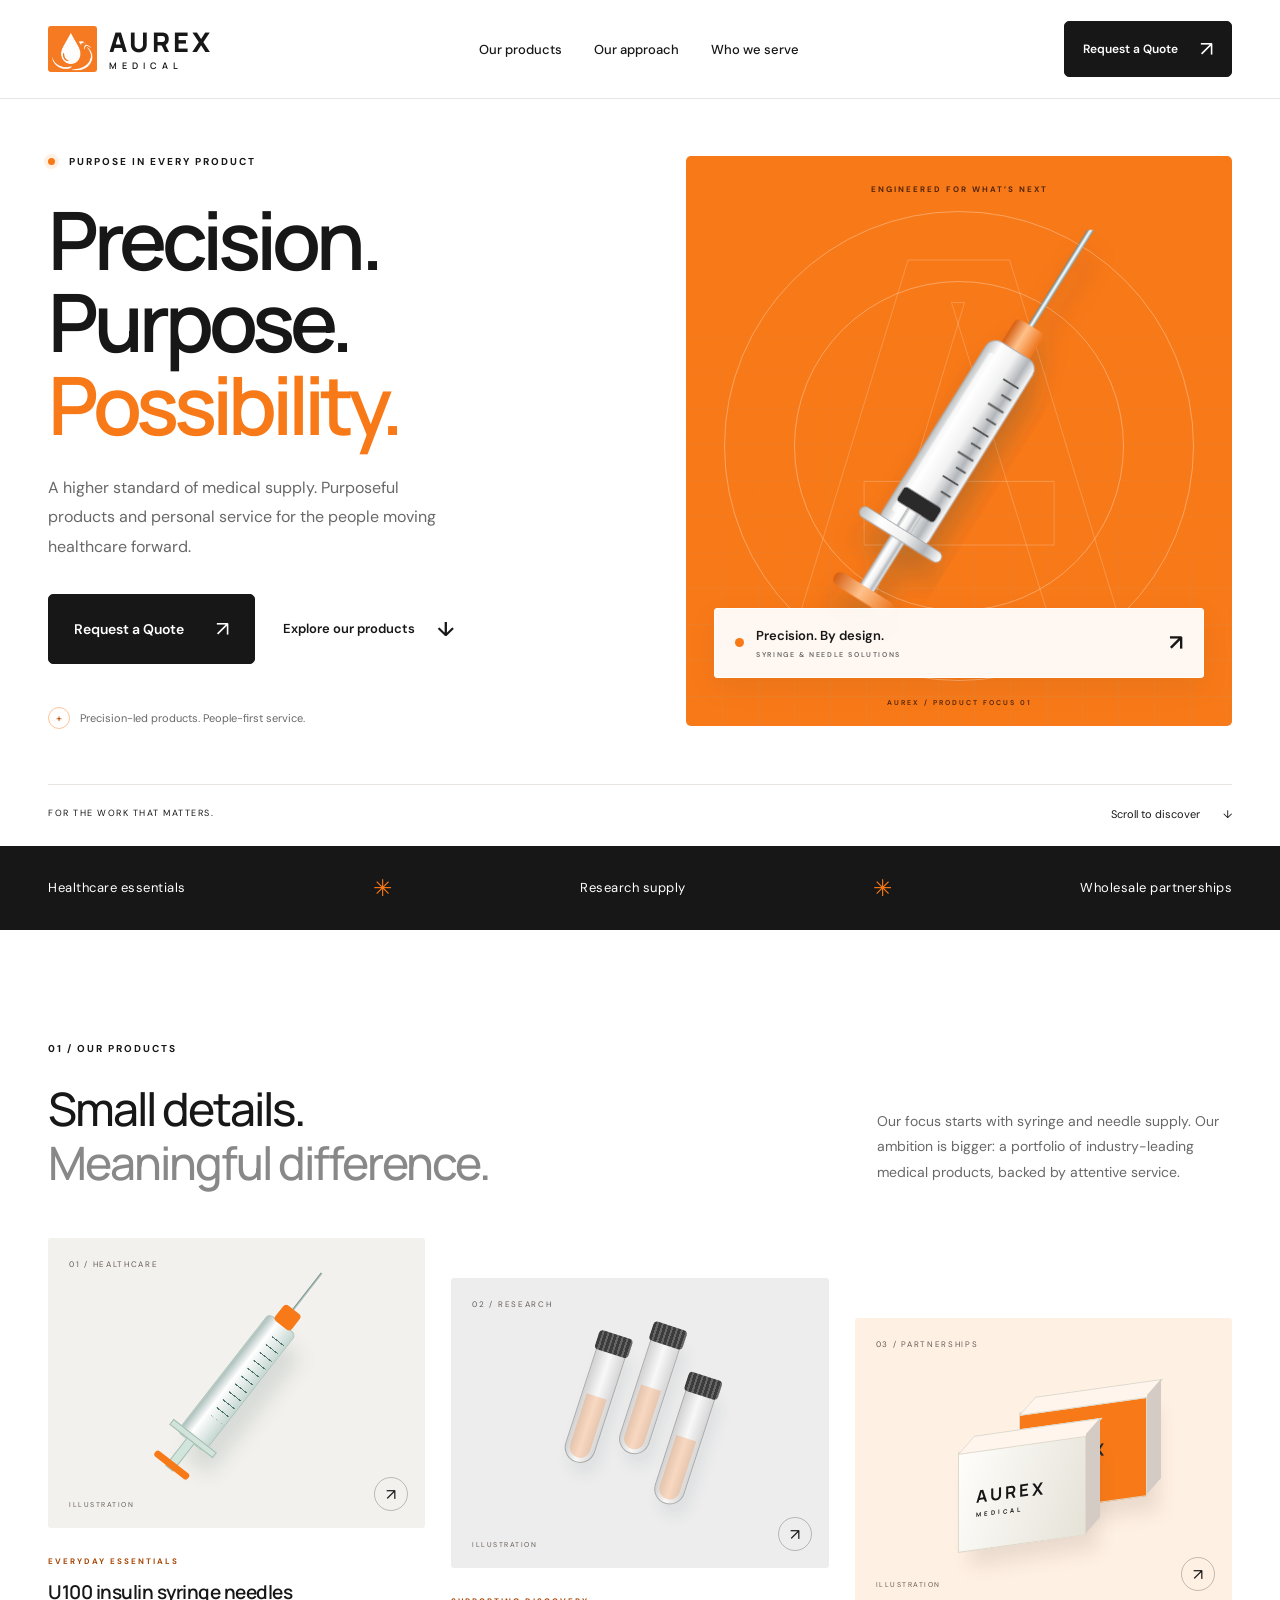
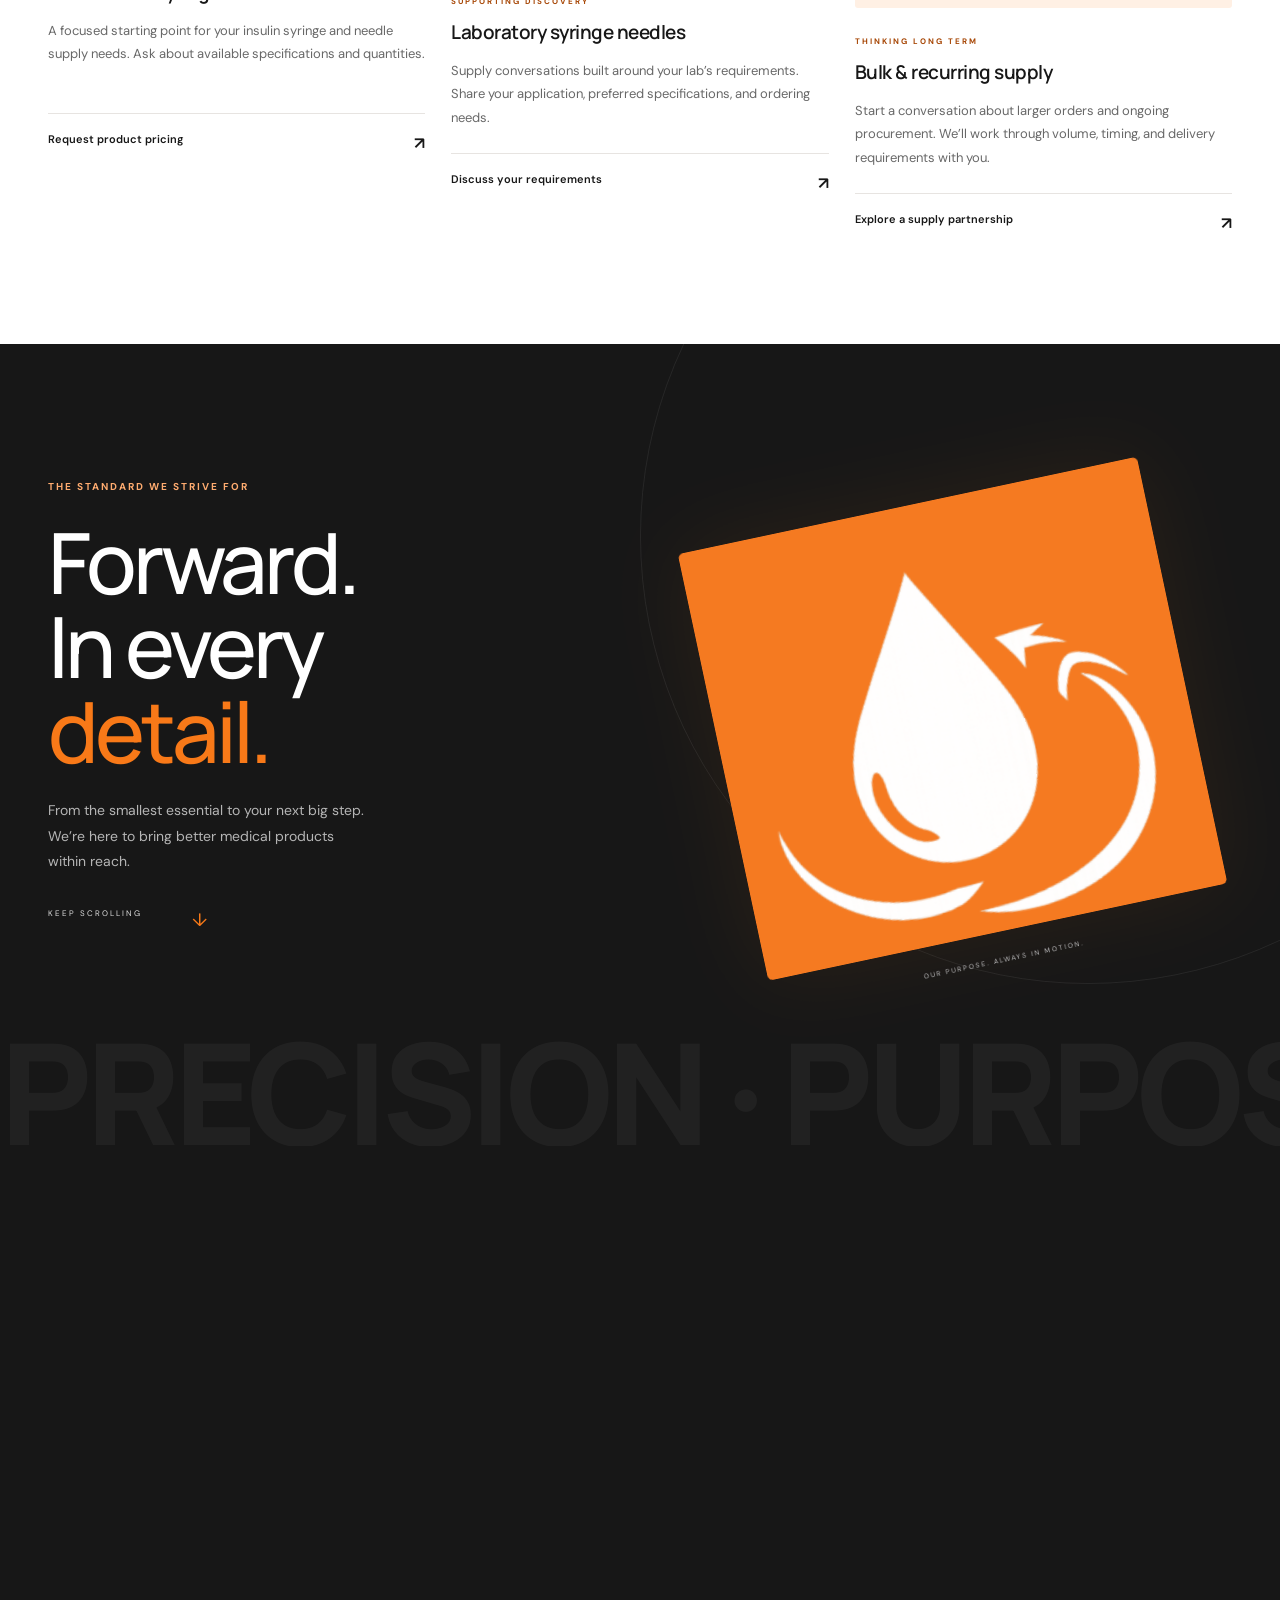
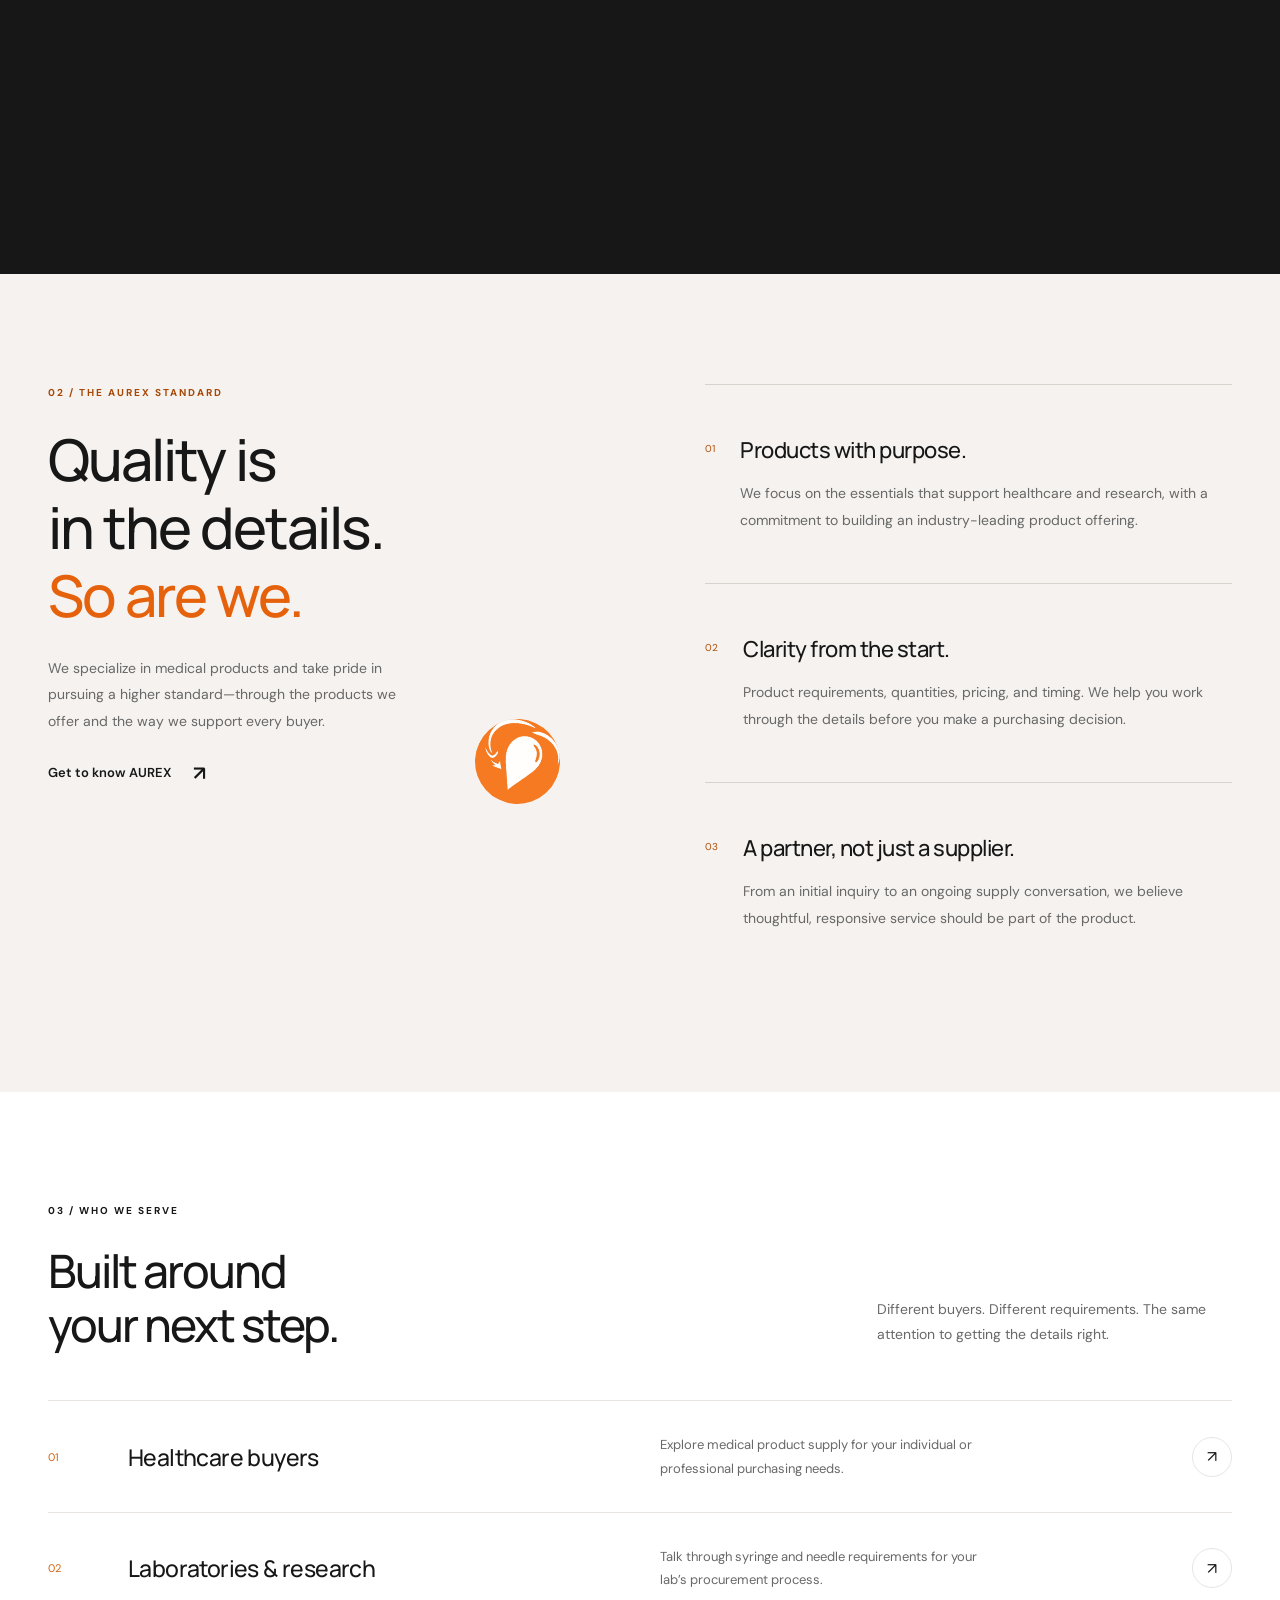
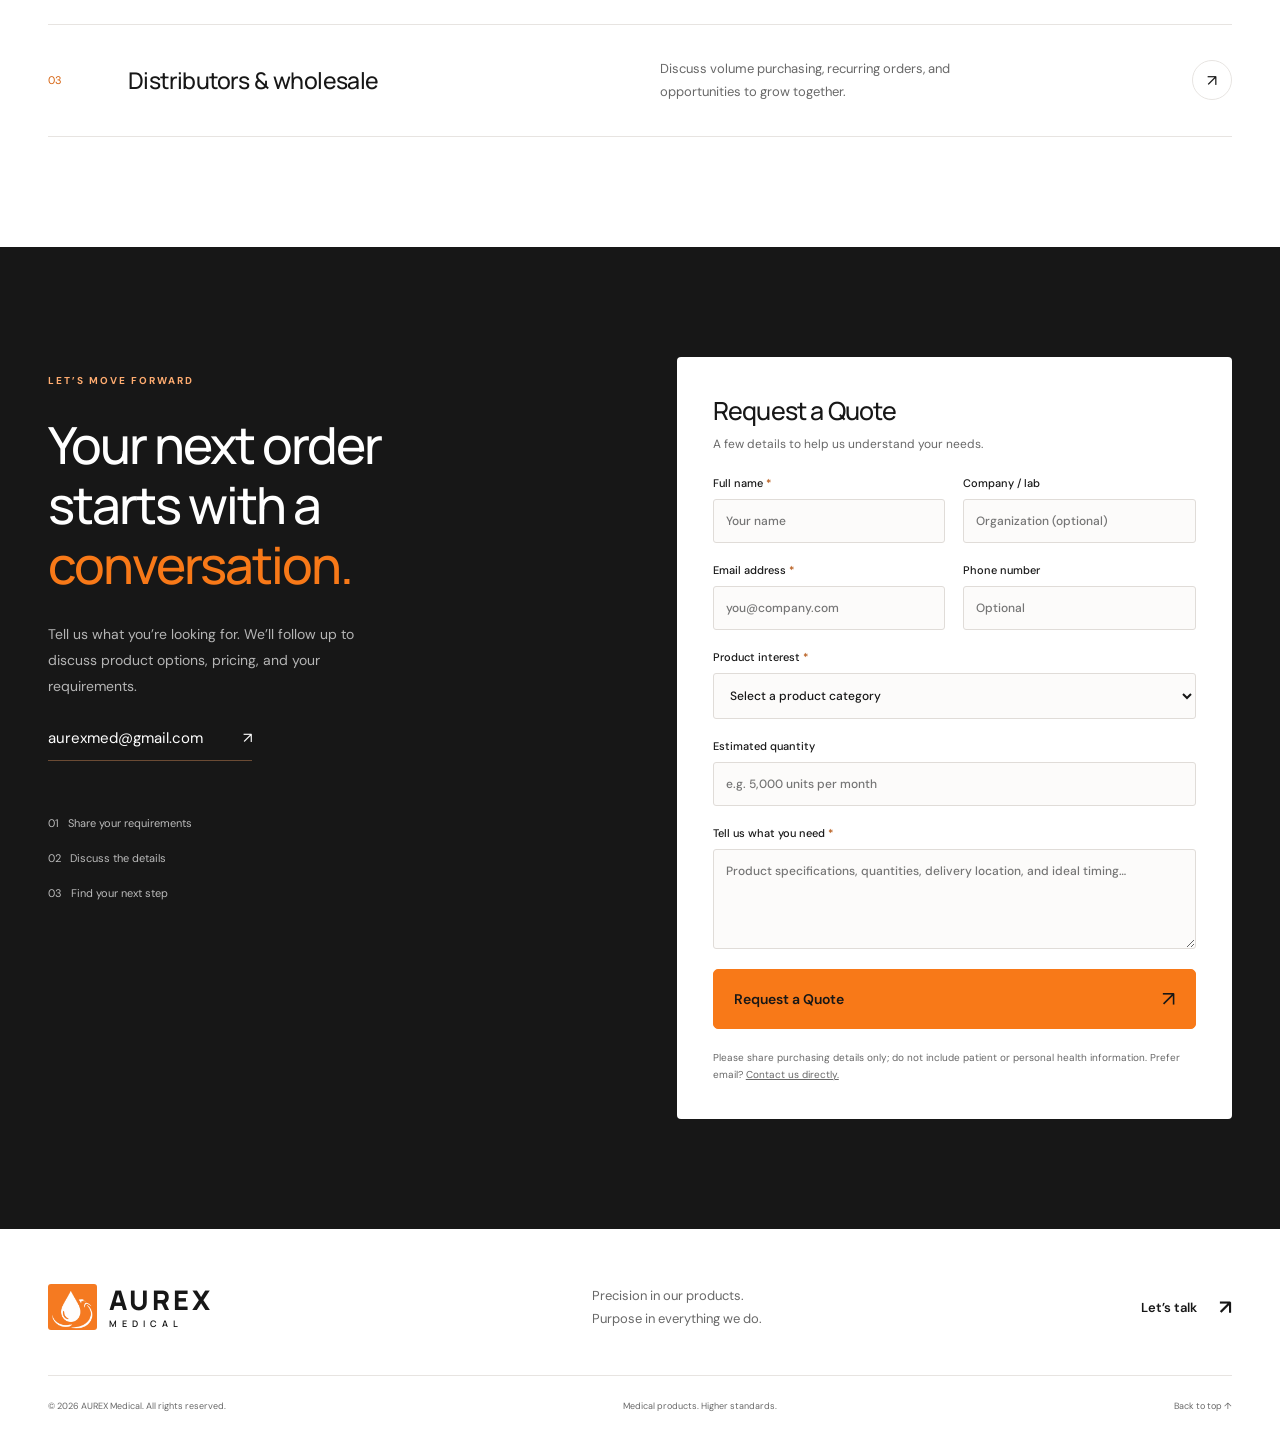
==== commit 8ec27af4: "Apply AUREX logo and orange identity with scroll-driven brand sequence" ====
--- a/index.html
+++ b/index.html
@@ -3,7 +3,8 @@
 <head>
   <meta charset="UTF-8" />
   <meta name="viewport" content="width=device-width, initial-scale=1.0" />
-  <meta name="theme-color" content="#102f36" />
+  <meta name="theme-color" content="#f87918" />
+  <link rel="icon" type="image/png" href="assets/aurex-logo.png" />
   <title>AUREX Medical | Precision in Every Detail</title>
   <meta name="description" content="Medical products. Exceptional attention to detail. Explore AUREX Medical's syringe and needle supply for healthcare, research, and wholesale buyers. Request a quote." />
   <link rel="preconnect" href="https://fonts.googleapis.com" />
@@ -17,7 +18,7 @@
   <div class="scroll-progress" aria-hidden="true"></div>
   <header class="site-header">
     <div class="container nav-wrap">
-      <a href="#" class="logo" aria-label="Aurex Medical home"><span class="logo-mark" aria-hidden="true">✳</span><span>AUREX<small>MEDICAL</small></span></a>
+      <a href="#" class="logo" aria-label="Aurex Medical home"><img class="brand-logo" src="assets/aurex-logo.png" alt="" width="344" height="320" /><span>AUREX<small>MEDICAL</small></span></a>
       <button class="menu-toggle" aria-expanded="false" aria-controls="main-nav" type="button">Menu <span aria-hidden="true">+</span></button>
       <nav id="main-nav" class="main-nav" aria-label="Primary"><a href="#products">Our products</a><a href="#approach">Our approach</a><a href="#buyers">Who we serve</a></nav>
       <a class="button button-small header-quote" href="#quote">Request a Quote <span aria-hidden="true">↗</span></a>
@@ -28,17 +29,17 @@
       <div class="container hero-grid">
         <div class="hero-copy">
           <p class="eyebrow"><span class="status-dot"></span> PURPOSE IN EVERY PRODUCT</p>
-          <h1>Better products.<br>Higher standards.<br><em>That’s AUREX.</em></h1>
-          <p class="lead">Medical supply with a clear purpose: bring exceptional products to the people moving healthcare forward.</p>
+          <h1>Precision.<br>Purpose.<br><em>Possibility.</em></h1>
+          <p class="lead">A higher standard of medical supply. Purposeful products and personal service for the people moving healthcare forward.</p>
           <div class="hero-actions"><a class="button" href="#quote">Request a Quote <span aria-hidden="true">↗</span></a><a class="text-link" href="#products">Explore our products <span aria-hidden="true">↓</span></a></div>
           <div class="hero-note"><span class="tiny-cross" aria-hidden="true">+</span> Precision-led products. People-first service.</div>
         </div>
         <div class="hero-visual" aria-label="Illustration of a precision syringe">
           <div class="visual-grid" aria-hidden="true"></div><div class="orbit orbit-one" aria-hidden="true"></div><div class="orbit orbit-two" aria-hidden="true"></div>
-          <span class="visual-top">THE DETAILS MAKE THE DIFFERENCE</span>
+          <span class="visual-top">ENGINEERED FOR WHAT’S NEXT</span><span class="hero-outline" aria-hidden="true">A</span>
           <svg class="syringe" viewBox="0 0 460 600" role="img" aria-label="Stylized syringe illustration; not a product specification">
-            <defs><linearGradient id="barrel"><stop stop-color="#b8d7da"/><stop offset=".24" stop-color="#f6ffff"/><stop offset=".55" stop-color="#deeff0"/><stop offset=".8" stop-color="#a6c7cd"/><stop offset="1" stop-color="#f0ffff"/></linearGradient><linearGradient id="metal"><stop stop-color="#577d87"/><stop offset=".5" stop-color="#fff"/><stop offset="1" stop-color="#72949b"/></linearGradient><linearGradient id="cap"><stop stop-color="#58aa9d"/><stop offset=".45" stop-color="#b3f0d8"/><stop offset="1" stop-color="#4a998f"/></linearGradient><filter id="shadow"><feDropShadow dx="12" dy="20" stdDeviation="14" flood-color="#153f47" flood-opacity=".22"/></filter></defs>
-            <g transform="rotate(32 230 300)" filter="url(#shadow)"><path d="M227 40 L233 36 L233 168 L227 168Z" fill="url(#metal)"/><rect x="213" y="157" width="34" height="42" rx="6" fill="url(#cap)"/><rect x="201" y="188" width="58" height="230" rx="12" fill="url(#barrel)" stroke="#8fb6bd"/><rect x="208" y="203" width="7" height="196" rx="3" fill="#fff" opacity=".7"/><path d="M235 220h19m-12 15h12m-19 15h19m-12 15h12m-19 15h19m-12 15h12m-19 15h19m-12 15h12m-19 15h19m-12 15h12" fill="none" stroke="#3b6670" stroke-width="2"/><rect x="207" y="370" width="46" height="18" rx="4" fill="#24505a"/><rect x="222" y="388" width="16" height="100" fill="url(#barrel)" stroke="#8fb6bd"/><rect x="180" y="410" width="100" height="12" rx="6" fill="url(#barrel)" stroke="#8fb6bd"/><rect x="194" y="482" width="72" height="15" rx="7" fill="url(#cap)"/></g>
+            <defs><linearGradient id="barrel"><stop stop-color="#bdc0c2"/><stop offset=".24" stop-color="#ffffff"/><stop offset=".55" stop-color="#f1f1f1"/><stop offset=".8" stop-color="#b2b6ba"/><stop offset="1" stop-color="#ffffff"/></linearGradient><linearGradient id="metal"><stop stop-color="#577d87"/><stop offset=".5" stop-color="#fff"/><stop offset="1" stop-color="#72949b"/></linearGradient><linearGradient id="cap"><stop stop-color="#d55d10"/><stop offset=".45" stop-color="#ffc18b"/><stop offset="1" stop-color="#ef771f"/></linearGradient><filter id="shadow"><feDropShadow dx="12" dy="20" stdDeviation="14" flood-color="#153f47" flood-opacity=".22"/></filter></defs>
+            <g transform="rotate(32 230 300)" filter="url(#shadow)"><path d="M227 40 L233 36 L233 168 L227 168Z" fill="url(#metal)"/><rect x="213" y="157" width="34" height="42" rx="6" fill="url(#cap)"/><rect x="201" y="188" width="58" height="230" rx="12" fill="url(#barrel)" stroke="#a6a9ac"/><rect x="208" y="203" width="7" height="196" rx="3" fill="#fff" opacity=".7"/><path d="M235 220h19m-12 15h12m-19 15h19m-12 15h12m-19 15h19m-12 15h12m-19 15h19m-12 15h12m-19 15h19m-12 15h12" fill="none" stroke="#555555" stroke-width="2"/><rect x="207" y="370" width="46" height="18" rx="4" fill="#292929"/><rect x="222" y="388" width="16" height="100" fill="url(#barrel)" stroke="#a6a9ac"/><rect x="180" y="410" width="100" height="12" rx="6" fill="url(#barrel)" stroke="#a6a9ac"/><rect x="194" y="482" width="72" height="15" rx="7" fill="url(#cap)"/></g>
           </svg>
           <div class="product-label"><span class="label-dot"></span><div>Precision. By design.<small>SYRINGE & NEEDLE SOLUTIONS</small></div><span aria-hidden="true">↗</span></div>
           <span class="visual-bottom">AUREX / PRODUCT FOCUS 01</span>
@@ -57,9 +58,19 @@
         </div>
       </div>
     </section>
+    <section class="brand-story" aria-labelledby="story-title">
+      <div class="story-sticky">
+        <div class="story-orbit" aria-hidden="true"></div>
+        <div class="container story-layout">
+          <div class="story-copy"><p class="eyebrow">THE STANDARD WE STRIVE FOR</p><h2 id="story-title">Forward.<br> In every<br> <em>detail.</em></h2><p>From the smallest essential to your next big step. We’re here to bring better medical products within reach.</p><span class="story-scroll">KEEP SCROLLING <span aria-hidden="true">↓</span></span></div>
+          <div class="story-symbol"><img src="assets/aurex-logo.png" alt="AUREX Medical’s white droplet and circular arrows on orange" width="344" height="320" /><span class="story-caption">OUR PURPOSE. ALWAYS IN MOTION.</span></div>
+        </div>
+        <div class="story-word" aria-hidden="true">PRECISION · PURPOSE · POSSIBILITY ·</div>
+      </div>
+    </section>
     <section id="approach" class="section approach">
       <div class="container approach-grid">
-        <div class="approach-heading reveal"><p class="eyebrow">02 / THE AUREX STANDARD</p><h2>Quality is<br>in the details.<br><em>So are we.</em></h2><p>We specialize in medical products and take pride in pursuing a higher standard—through the products we offer and the way we support every buyer.</p><a class="text-link" href="#quote">Get to know AUREX <span aria-hidden="true">↗</span></a><div class="standard-mark" aria-hidden="true">✳</div></div>
+        <div class="approach-heading reveal"><p class="eyebrow">02 / THE AUREX STANDARD</p><h2>Quality is<br>in the details.<br><em>So are we.</em></h2><p>We specialize in medical products and take pride in pursuing a higher standard—through the products we offer and the way we support every buyer.</p><a class="text-link" href="#quote">Get to know AUREX <span aria-hidden="true">↗</span></a><div class="standard-mark" aria-hidden="true"><img src="assets/aurex-logo.png" alt="" width="344" height="320" /></div></div>
         <div class="principles"><article class="principle reveal"><span>01</span><div><h3>Products with purpose.</h3><p>We focus on the essentials that support healthcare and research, with a commitment to building an industry-leading product offering.</p></div></article><article class="principle reveal"><span>02</span><div><h3>Clarity from the start.</h3><p>Product requirements, quantities, pricing, and timing. We help you work through the details before you make a purchasing decision.</p></div></article><article class="principle reveal"><span>03</span><div><h3>A partner, not just a supplier.</h3><p>From an initial inquiry to an ongoing supply conversation, we believe thoughtful, responsive service should be part of the product.</p></div></article></div>
       </div>
     </section>
@@ -72,6 +83,6 @@
         <label>Estimated quantity<input name="quantity" placeholder="e.g. 5,000 units per month" maxlength="160"/></label><label>Tell us what you need <span>*</span><textarea name="details" rows="4" placeholder="Product specifications, quantities, delivery location, and ideal timing…" required maxlength="5000"></textarea></label><button class="button" type="submit">Request a Quote <span aria-hidden="true">↗</span></button><p class="form-note">Please share purchasing details only; do not include patient or personal health information. Prefer email? <a href="mailto:aurexmed@gmail.com">Contact us directly.</a></p>
       </form></div></section>
   </main>
-  <footer class="site-footer"><div class="container"><div class="footer-top"><a href="#" class="logo" aria-label="Aurex Medical home"><span class="logo-mark" aria-hidden="true">✳</span><span>AUREX<small>MEDICAL</small></span></a><p>Precision in our products.<br>Purpose in everything we do.</p><a class="text-link" href="#quote">Let’s talk <span aria-hidden="true">↗</span></a></div><div class="footer-bottom"><span>© <span id="year">2026</span> AUREX Medical. All rights reserved.</span><span>Medical products. Higher standards.</span><a href="#">Back to top ↑</a></div></div></footer>
+  <footer class="site-footer"><div class="container"><div class="footer-top"><a href="#" class="logo" aria-label="Aurex Medical home"><img class="brand-logo" src="assets/aurex-logo.png" alt="" width="344" height="320" /><span>AUREX<small>MEDICAL</small></span></a><p>Precision in our products.<br>Purpose in everything we do.</p><a class="text-link" href="#quote">Let’s talk <span aria-hidden="true">↗</span></a></div><div class="footer-bottom"><span>© <span id="year">2026</span> AUREX Medical. All rights reserved.</span><span>Medical products. Higher standards.</span><a href="#">Back to top ↑</a></div></div></footer>
 </body>
 </html>
--- a/styles.css
+++ b/styles.css
@@ -1,6 +1,30 @@
-:root{--ink:#102f36;--muted:#5e7277;--mint:#c5eddf;--paper:#f8faf8;--line:#dbe4e1;--font:'Manrope',sans-serif}*{box-sizing:border-box}html{scroll-behavior:smooth;scroll-padding-top:110px}body{margin:0;background:var(--paper);color:var(--ink);font-family:'DM Sans',sans-serif;-webkit-font-smoothing:antialiased}a{color:inherit;text-decoration:none}button,input,textarea,select{font:inherit}button,a,input,select,textarea{-webkit-tap-highlight-color:transparent}a:focus-visible,button:focus-visible{outline:3px solid #277c6b;outline-offset:6px}::selection{background:var(--mint);color:var(--ink)}.container{width:min(1280px,calc(100% - 96px));margin:auto}.skip-link{position:fixed;top:-80px;left:20px;z-index:100;background:white;padding:16px}.skip-link:focus{top:12px}.scroll-progress{position:fixed;top:0;left:0;width:100%;height:3px;background:#46a58d;z-index:60;transform:scaleX(0);transform-origin:left}.site-header{position:sticky;top:0;z-index:50;background:rgba(248,250,248,.94);backdrop-filter:blur(18px);border-bottom:1px solid var(--line)}.nav-wrap{height:98px;display:flex;align-items:center;justify-content:space-between;gap:24px}.logo{display:flex;align-items:center;gap:10px;font-family:var(--font);font-weight:800;font-size:27px;letter-spacing:3px;line-height:1.1}.logo small{display:block;font-size:9px;letter-spacing:5px;font-weight:600;margin-top:5px}.logo-mark{font-size:48px;line-height:1;letter-spacing:0;font-weight:400}.main-nav{display:flex;gap:32px;font-size:13px;font-weight:500}.main-nav a{position:relative;padding:10px 0}.main-nav a:after{content:'';position:absolute;bottom:3px;left:0;width:100%;height:1px;background:var(--ink);transform:scaleX(0);transform-origin:left;transition:transform .25s}.main-nav a:hover:after{transform:scaleX(1)}.button{display:inline-flex;justify-content:space-between;align-items:center;gap:32px;background:var(--ink);color:white;padding:20px 25px;border:1px solid var(--ink);border-radius:5px;font-size:14px;font-weight:600;cursor:pointer;transition:background .25s,transform .25s,box-shadow .25s}.button:hover{background:#24505a;transform:translateY(-3px);box-shadow:0 8px 22px #102f3618}.button span{font-size:21px;font-weight:400}.button-small{padding:13px 18px;font-size:12px;gap:22px}.menu-toggle{display:none}.hero{overflow:hidden}.hero-grid{display:grid;grid-template-columns:1.12fr 1fr;gap:60px;align-items:center;padding-top:62px;padding-bottom:55px}.eyebrow{font-size:10px;font-weight:700;letter-spacing:2px;line-height:1.7;margin:0 0 25px}.status-dot{display:inline-block;width:7px;height:7px;border-radius:50%;background:#4d9b82;margin-right:10px}.hero h1{font-size:clamp(44px,4.55vw,68px);letter-spacing:-3.8px;line-height:1.12;margin:0 0 28px;font-weight:500;font-family:var(--font)}em{font-style:normal;color:#4a8577}.lead{font-size:16px;line-height:1.85;max-width:435px;color:var(--muted)}.hero-actions{display:flex;align-items:center;gap:28px;margin-top:32px}.text-link{font-size:13px;font-weight:600;display:inline-flex;align-items:center;gap:22px}.text-link span{font-size:20px;transition:transform .25s}.text-link:hover span{transform:translate(3px,-3px)}.hero-note{display:flex;align-items:center;gap:10px;font-size:11px;color:var(--muted);margin-top:43px}.tiny-cross{border:1px solid #a2bcb4;border-radius:50%;width:22px;height:22px;display:grid;place-items:center;color:#578b7a}.hero-visual{height:550px;background:#e2ede8;position:relative;overflow:hidden;border-radius:180px 180px 6px 6px;isolation:isolate}.visual-grid{position:absolute;inset:0;background-image:linear-gradient(#9cb9ac18 1px,transparent 1px),linear-gradient(90deg,#9cb9ac18 1px,transparent 1px);background-size:36px 36px;mask-image:linear-gradient(transparent,#000)}.orbit{position:absolute;border:1px solid #afcfc1;border-radius:50%;width:400px;height:400px;top:90px;left:50%;transform:translateX(-50%)}.orbit-two{width:290px;height:290px;top:145px}.syringe{position:absolute;height:100%;width:100%;top:0;left:0;will-change:transform}.visual-top,.visual-bottom{position:absolute;left:0;right:0;text-align:center;font-size:8px;letter-spacing:2px;color:#577b70}.visual-top{top:52px}.visual-bottom{bottom:19px;font-size:7px}.product-label{position:absolute;bottom:58px;left:28px;right:28px;padding:18px 20px;background:#ffffffd9;backdrop-filter:blur(10px);border:1px solid #fff;display:flex;gap:12px;align-items:center;border-radius:5px;font-size:13px;font-weight:600;box-shadow:0 10px 30px #173c3910}.product-label small{display:block;font-size:7px;letter-spacing:1.6px;color:var(--muted);margin-top:6px}.product-label>span:last-child{margin-left:auto;font-size:22px}.label-dot{width:9px;height:9px;background:#649c88;border-radius:50%}.hero-bottom{display:flex;justify-content:space-between;border-top:1px solid var(--line);padding-top:22px;padding-bottom:25px;font-size:9px;letter-spacing:1.5px}.hero-bottom a{letter-spacing:0;font-size:11px}.hero-bottom a span{margin-left:20px}.intro-strip{background:var(--ink);color:#e2f0eb}.intro-strip .container{display:flex;align-items:center;justify-content:space-between;gap:20px;padding-top:27px;padding-bottom:27px;font-size:13px;letter-spacing:.5px}.intro-strip i{font-style:normal;color:#96c7b7;font-size:23px}.section{padding:110px 0}.section-heading{display:flex;justify-content:space-between;align-items:flex-end;gap:50px;margin-bottom:48px}h2{font-family:var(--font);font-size:clamp(36px,3.6vw,50px);font-weight:500;letter-spacing:-2px;line-height:1.18;margin:0}.muted{color:#7c918e}.section-heading>p{max-width:355px;color:var(--muted);font-size:14px;line-height:1.85;margin:0 0 4px}.product-grid{display:grid;grid-template-columns:repeat(3,1fr);gap:26px}.product-card a{display:block;height:100%}.product-art{height:290px;position:relative;overflow:hidden;background:#e8eeea;border-radius:5px;display:flex;align-items:center;justify-content:center}.art-code{position:absolute;top:21px;left:21px;font-size:8px;letter-spacing:1.7px}.art-caption{position:absolute;bottom:19px;left:21px;font-size:7px;letter-spacing:1.5px;color:#567069}.round-arrow{position:absolute;bottom:17px;right:17px;border:1px solid #b2c4bc;width:34px;height:34px;border-radius:50%;display:grid;place-items:center;transition:background .25s,transform .25s}.product-card a:hover .round-arrow{background:var(--ink);color:white;transform:rotate(45deg)}.product-copy{padding:27px 0 0}.product-copy .eyebrow{font-size:8px;margin-bottom:10px;color:#5b7e71}.product-copy h3{font-family:var(--font);font-size:19px;letter-spacing:-.5px;font-weight:600;margin:0 0 14px}.product-copy p:not(.eyebrow){color:var(--muted);font-size:13px;line-height:1.8;min-height:70px}.product-link{display:flex;justify-content:space-between;border-top:1px solid var(--line);padding-top:18px;margin-top:24px;font-size:11px;font-weight:600}.product-link span{font-size:17px}.mini-syringe{width:35px;height:150px;background:linear-gradient(90deg,#acbfbb,#fff 35%,#c6d7d2);border:1px solid #abc4ba;border-radius:5px;transform:rotate(38deg);position:relative;box-shadow:18px 15px 20px #173c3920;transition:transform .6s}.mini-syringe:before{content:'';position:absolute;width:3px;height:52px;left:15px;top:-65px;background:linear-gradient(90deg,#67877d,#fff)}.mini-syringe:after{content:'';position:absolute;width:21px;height:20px;left:6px;top:-19px;background:#79b3a0;border-radius:4px}.mini-syringe i{position:absolute;width:15px;height:105px;right:2px;top:10px;background:repeating-linear-gradient(0deg,transparent 0 9px,#4c746a 9px 10px)}.mini-syringe b{position:absolute;width:10px;height:36px;bottom:-35px;left:11px;background:#d1e5dc;border:1px solid #a3bfb2}.mini-syringe span{position:absolute;width:55px;height:7px;bottom:0;left:-11px;background:#d2e3db;border:1px solid #a3bfb2}.mini-syringe b:after{content:'';position:absolute;width:42px;height:7px;bottom:0;left:-17px;background:#91b8a6;border-radius:3px}.product-card a:hover .mini-syringe{transform:rotate(30deg) translateY(-7px)}.art-lab{background:#e6edf1}.lab-tubes{display:flex;gap:18px;transform:rotate(18deg);transition:transform .6s}.lab-tubes i{display:block;width:31px;height:125px;border-radius:3px 3px 18px 18px;border:1px solid #a6bdc5;background:linear-gradient(90deg,#b6ccd380,#fff9,#aec9d080);position:relative;box-shadow:8px 10px 15px #1b3f4a12}.lab-tubes i:before{content:'';position:absolute;top:-10px;left:-3px;width:35px;height:20px;background:repeating-linear-gradient(90deg,#729ba7 0 3px,#8bb1bd 3px 5px);border-radius:4px}.lab-tubes i:after{content:'';position:absolute;inset:55px 4px 4px;background:#9cc8ce75;border-radius:0 0 15px 15px}.lab-tubes i:nth-child(2){margin-top:-25px}.lab-tubes i:nth-child(3){margin-top:12px}.product-card a:hover .lab-tubes{transform:rotate(12deg) translateY(-6px)}.art-bulk{background:#efece5}.supply-box{position:absolute;width:128px;height:101px;background:linear-gradient(110deg,#fffefb,#e5e2d8);box-shadow:12px 16px 18px #554d3620;border:1px solid #ddd9cc;transform:skewY(-8deg);top:125px;left:calc(50% - 85px);padding:35px 17px;font-family:var(--font);font-size:17px;letter-spacing:3px;font-weight:700;transition:transform .6s}.supply-box span{display:block;font-size:6px;letter-spacing:3px;margin-top:3px}.supply-box:before{content:'';position:absolute;top:-15px;left:7px;width:100%;height:15px;transform:skewX(-45deg);background:#f9f7ef;border:1px solid #ddd9cc}.supply-box:after{content:'';position:absolute;right:-15px;top:-8px;width:14px;height:100%;transform:skewY(-45deg);background:#d8d5c9}.box-back{top:86px;left:calc(50% - 24px);background:#d1dfd6;color:#305c48}.product-card a:hover .supply-box{transform:skewY(-8deg) translateY(-7px)}.approach{background:var(--ink);color:#f0f6f2;overflow:hidden}.approach-grid{display:grid;grid-template-columns:1fr 1fr;gap:130px}.approach .eyebrow{color:#a5c6b9}.approach h2{font-size:clamp(40px,4.5vw,64px)}.approach em{color:#9cccb7}.approach-heading{position:relative}.approach-heading>p:not(.eyebrow){font-size:14px;line-height:1.9;color:#aec4c3;max-width:350px;margin:25px 0}.standard-mark{font-size:150px;line-height:1;color:#31534f;position:absolute;bottom:-60px;right:0;transform:rotate(var(--mark-rotation,0deg))}.principles{padding-top:30px}.principle{display:flex;gap:25px;padding:30px 0 35px;border-top:1px solid #3a565a}.principle>span{font-size:10px;color:#8bb2a5;padding-top:7px}.principle h3{font-family:var(--font);font-size:22px;font-weight:500;letter-spacing:-.5px;margin:0 0 15px}.principle p{font-size:14px;line-height:1.9;color:#aec4c3;margin:0}.buyer-list article{display:grid;grid-template-columns:55px 1fr 1fr 40px;align-items:center;gap:25px;border-top:1px solid var(--line);padding:32px 0}.buyer-list article:last-child{border-bottom:1px solid var(--line)}.buyer-number{font-size:11px;color:#68877a}.buyer-list h3{font-family:var(--font);font-size:23px;font-weight:500;letter-spacing:-.6px;margin:0}.buyer-list p{font-size:13px;color:var(--muted);line-height:1.8;margin:0;max-width:320px}.buyer-list a{display:grid;place-items:center;width:40px;height:40px;border:1px solid var(--line);border-radius:50%;transition:background .25s}.buyer-list a:hover{background:var(--mint)}.quote{background:#e9f0eb}.quote-layout{display:grid;grid-template-columns:1fr 1.05fr;gap:100px;align-items:start}.quote-intro{padding-top:15px}.quote h2{font-size:clamp(40px,4vw,57px)}.quote-intro>p:not(.eyebrow){color:var(--muted);font-size:14px;line-height:1.85;max-width:330px;margin:27px 0}.email-link{display:inline-flex;gap:40px;font-size:15px;border-bottom:1px solid #a3b9ad;padding:0 0 12px}.quote-steps{display:grid;gap:21px;margin-top:55px;font-size:11px;color:#577566}.quote-form{background:#fff;padding:36px;border-radius:6px;display:grid;gap:20px;box-shadow:0 10px 40px #234c3810}.quote-form h3{font-family:var(--font);font-size:25px;font-weight:500;letter-spacing:-.8px;margin:0}.form-description{font-size:12px;color:var(--muted);margin:-12px 0 4px}.form-row{display:grid;grid-template-columns:1fr 1fr;gap:18px}.quote-form label{display:block;font-size:11px;font-weight:500}.quote-form label>span{color:#659482}.quote-form input,.quote-form select,.quote-form textarea{display:block;width:100%;margin-top:9px;padding:13px 12px;border:1px solid #d9e3dd;border-radius:3px;background:#fcfdfb;color:var(--ink);font-size:12px;min-width:0;outline-offset:2px}.quote-form input:focus,.quote-form select:focus,.quote-form textarea:focus{outline:2px solid #83b29e}.quote-form textarea{resize:vertical;min-height:100px}.quote-form .button{width:100%;padding:15px 20px}.form-note{font-size:10px;color:var(--muted);line-height:1.7;margin:0}.form-note a{text-decoration:underline}.quote-form .honeypot{display:none}.site-footer{padding:55px 0 25px}.footer-top{display:flex;align-items:center;justify-content:space-between;padding-bottom:45px}.footer-top p{font-size:13px;line-height:1.8;color:var(--muted);margin:0}.footer-bottom{display:flex;justify-content:space-between;gap:20px;border-top:1px solid var(--line);padding-top:24px;font-size:9px;color:var(--muted)}.reveal{opacity:1;transform:none}.motion-enabled .reveal{opacity:0;transform:translateY(35px);transition:opacity .85s ease,transform .85s cubic-bezier(.2,.7,.2,1)}.motion-enabled .reveal.is-visible{opacity:1;transform:translateY(0)}.product-card:nth-child(2){transition-delay:.1s}.product-card:nth-child(3){transition-delay:.2s}
+:root{--ink:#171717;--muted:#686868;--mint:#ffe1cb;--paper:#ffffff;--line:#e7e4e1;--font:'Manrope',sans-serif}*{box-sizing:border-box}html{scroll-behavior:smooth;scroll-padding-top:110px}body{margin:0;background:var(--paper);color:var(--ink);font-family:'DM Sans',sans-serif;-webkit-font-smoothing:antialiased}a{color:inherit;text-decoration:none}button,input,textarea,select{font:inherit}button,a,input,select,textarea{-webkit-tap-highlight-color:transparent}a:focus-visible,button:focus-visible{outline:3px solid #277c6b;outline-offset:6px}::selection{background:var(--mint);color:var(--ink)}.container{width:min(1280px,calc(100% - 96px));margin:auto}.skip-link{position:fixed;top:-80px;left:20px;z-index:100;background:white;padding:16px}.skip-link:focus{top:12px}.scroll-progress{position:fixed;top:0;left:0;width:100%;height:3px;background:#f87918;z-index:60;transform:scaleX(0);transform-origin:left}.site-header{position:sticky;top:0;z-index:50;background:rgba(248,250,248,.94);backdrop-filter:blur(18px);border-bottom:1px solid var(--line)}.nav-wrap{height:98px;display:flex;align-items:center;justify-content:space-between;gap:24px}.logo{display:flex;align-items:center;gap:10px;font-family:var(--font);font-weight:800;font-size:27px;letter-spacing:3px;line-height:1.1}.logo small{display:block;font-size:9px;letter-spacing:5px;font-weight:600;margin-top:5px}.logo-mark{font-size:48px;line-height:1;letter-spacing:0;font-weight:400}.main-nav{display:flex;gap:32px;font-size:13px;font-weight:500}.main-nav a{position:relative;padding:10px 0}.main-nav a:after{content:'';position:absolute;bottom:3px;left:0;width:100%;height:1px;background:var(--ink);transform:scaleX(0);transform-origin:left;transition:transform .25s}.main-nav a:hover:after{transform:scaleX(1)}.button{display:inline-flex;justify-content:space-between;align-items:center;gap:32px;background:var(--ink);color:white;padding:20px 25px;border:1px solid var(--ink);border-radius:5px;font-size:14px;font-weight:600;cursor:pointer;transition:background .25s,transform .25s,box-shadow .25s}.button:hover{background:#333333;transform:translateY(-3px);box-shadow:0 8px 22px #17171718}.button span{font-size:21px;font-weight:400}.button-small{padding:13px 18px;font-size:12px;gap:22px}.menu-toggle{display:none}.hero{overflow:hidden}.hero-grid{display:grid;grid-template-columns:1.12fr 1fr;gap:60px;align-items:center;padding-top:62px;padding-bottom:55px}.eyebrow{font-size:10px;font-weight:700;letter-spacing:2px;line-height:1.7;margin:0 0 25px}.status-dot{display:inline-block;width:7px;height:7px;border-radius:50%;background:#f87918;margin-right:10px}.hero h1{font-size:clamp(44px,4.55vw,68px);letter-spacing:-3.8px;line-height:1.12;margin:0 0 28px;font-weight:500;font-family:var(--font)}em{font-style:normal;color:#e5610b}.lead{font-size:16px;line-height:1.85;max-width:435px;color:var(--muted)}.hero-actions{display:flex;align-items:center;gap:28px;margin-top:32px}.text-link{font-size:13px;font-weight:600;display:inline-flex;align-items:center;gap:22px}.text-link span{font-size:20px;transition:transform .25s}.text-link:hover span{transform:translate(3px,-3px)}.hero-note{display:flex;align-items:center;gap:10px;font-size:11px;color:var(--muted);margin-top:43px}.tiny-cross{border:1px solid #a2bcb4;border-radius:50%;width:22px;height:22px;display:grid;place-items:center;color:#578b7a}.hero-visual{height:550px;background:#f87918;position:relative;overflow:hidden;border-radius:180px 180px 6px 6px;isolation:isolate}.visual-grid{position:absolute;inset:0;background-image:linear-gradient(#9cb9ac18 1px,transparent 1px),linear-gradient(90deg,#9cb9ac18 1px,transparent 1px);background-size:36px 36px;mask-image:linear-gradient(transparent,#000)}.orbit{position:absolute;border:1px solid #ffffff50;border-radius:50%;width:400px;height:400px;top:90px;left:50%;transform:translateX(-50%)}.orbit-two{width:290px;height:290px;top:145px}.syringe{position:absolute;height:100%;width:100%;top:0;left:0;will-change:transform}.visual-top,.visual-bottom{position:absolute;left:0;right:0;text-align:center;font-size:8px;letter-spacing:2px;color:#54250d}.visual-top{top:52px}.visual-bottom{bottom:19px;font-size:7px}.product-label{position:absolute;bottom:58px;left:28px;right:28px;padding:18px 20px;background:#ffffffd9;backdrop-filter:blur(10px);border:1px solid #fff;display:flex;gap:12px;align-items:center;border-radius:5px;font-size:13px;font-weight:600;box-shadow:0 10px 30px #173c3910}.product-label small{display:block;font-size:7px;letter-spacing:1.6px;color:var(--muted);margin-top:6px}.product-label>span:last-child{margin-left:auto;font-size:22px}.label-dot{width:9px;height:9px;background:#f87918;border-radius:50%}.hero-bottom{display:flex;justify-content:space-between;border-top:1px solid var(--line);padding-top:22px;padding-bottom:25px;font-size:9px;letter-spacing:1.5px}.hero-bottom a{letter-spacing:0;font-size:11px}.hero-bottom a span{margin-left:20px}.intro-strip{background:var(--ink);color:#fff}.intro-strip .container{display:flex;align-items:center;justify-content:space-between;gap:20px;padding-top:27px;padding-bottom:27px;font-size:13px;letter-spacing:.5px}.intro-strip i{font-style:normal;color:#f87918;font-size:23px}.section{padding:110px 0}.section-heading{display:flex;justify-content:space-between;align-items:flex-end;gap:50px;margin-bottom:48px}h2{font-family:var(--font);font-size:clamp(36px,3.6vw,50px);font-weight:500;letter-spacing:-2px;line-height:1.18;margin:0}.muted{color:#888888}.section-heading>p{max-width:355px;color:var(--muted);font-size:14px;line-height:1.85;margin:0 0 4px}.product-grid{display:grid;grid-template-columns:repeat(3,1fr);gap:26px}.product-card a{display:block;height:100%}.product-art{height:290px;position:relative;overflow:hidden;background:#f3f1ee;border-radius:5px;display:flex;align-items:center;justify-content:center}.art-code{position:absolute;top:21px;left:21px;font-size:8px;letter-spacing:1.7px}.art-caption{position:absolute;bottom:19px;left:21px;font-size:7px;letter-spacing:1.5px;color:#567069}.round-arrow{position:absolute;bottom:17px;right:17px;border:1px solid #b2c4bc;width:34px;height:34px;border-radius:50%;display:grid;place-items:center;transition:background .25s,transform .25s}.product-card a:hover .round-arrow{background:var(--ink);color:white;transform:rotate(45deg)}.product-copy{padding:27px 0 0}.product-copy .eyebrow{font-size:8px;margin-bottom:10px;color:#ad4a08}.product-copy h3{font-family:var(--font);font-size:19px;letter-spacing:-.5px;font-weight:600;margin:0 0 14px}.product-copy p:not(.eyebrow){color:var(--muted);font-size:13px;line-height:1.8;min-height:70px}.product-link{display:flex;justify-content:space-between;border-top:1px solid var(--line);padding-top:18px;margin-top:24px;font-size:11px;font-weight:600}.product-link span{font-size:17px}.mini-syringe{width:35px;height:150px;background:linear-gradient(90deg,#acbfbb,#fff 35%,#c6d7d2);border:1px solid #abc4ba;border-radius:5px;transform:rotate(38deg);position:relative;box-shadow:18px 15px 20px #173c3920;transition:transform .6s}.mini-syringe:before{content:'';position:absolute;width:3px;height:52px;left:15px;top:-65px;background:linear-gradient(90deg,#67877d,#fff)}.mini-syringe:after{content:'';position:absolute;width:21px;height:20px;left:6px;top:-19px;background:#f87918;border-radius:4px}.mini-syringe i{position:absolute;width:15px;height:105px;right:2px;top:10px;background:repeating-linear-gradient(0deg,transparent 0 9px,#4c746a 9px 10px)}.mini-syringe b{position:absolute;width:10px;height:36px;bottom:-35px;left:11px;background:#d1e5dc;border:1px solid #a3bfb2}.mini-syringe span{position:absolute;width:55px;height:7px;bottom:0;left:-11px;background:#d2e3db;border:1px solid #a3bfb2}.mini-syringe b:after{content:'';position:absolute;width:42px;height:7px;bottom:0;left:-17px;background:#f87918;border-radius:3px}.product-card a:hover .mini-syringe{transform:rotate(30deg) translateY(-7px)}.art-lab{background:#ededed}.lab-tubes{display:flex;gap:18px;transform:rotate(18deg);transition:transform .6s}.lab-tubes i{display:block;width:31px;height:125px;border-radius:3px 3px 18px 18px;border:1px solid #a6bdc5;background:linear-gradient(90deg,#b6ccd380,#fff9,#aec9d080);position:relative;box-shadow:8px 10px 15px #1b3f4a12}.lab-tubes i:before{content:'';position:absolute;top:-10px;left:-3px;width:35px;height:20px;background:repeating-linear-gradient(90deg,#3c3c3c 0 3px,#666666 3px 5px);border-radius:4px}.lab-tubes i:after{content:'';position:absolute;inset:55px 4px 4px;background:#f8791840;border-radius:0 0 15px 15px}.lab-tubes i:nth-child(2){margin-top:-25px}.lab-tubes i:nth-child(3){margin-top:12px}.product-card a:hover .lab-tubes{transform:rotate(12deg) translateY(-6px)}.art-bulk{background:#fff0e4}.supply-box{position:absolute;width:128px;height:101px;background:linear-gradient(110deg,#fffefb,#e5e2d8);box-shadow:12px 16px 18px #554d3620;border:1px solid #ddd9cc;transform:skewY(-8deg);top:125px;left:calc(50% - 85px);padding:35px 17px;font-family:var(--font);font-size:17px;letter-spacing:3px;font-weight:700;transition:transform .6s}.supply-box span{display:block;font-size:6px;letter-spacing:3px;margin-top:3px}.supply-box:before{content:'';position:absolute;top:-15px;left:7px;width:100%;height:15px;transform:skewX(-45deg);background:#f9f7ef;border:1px solid #ddd9cc}.supply-box:after{content:'';position:absolute;right:-15px;top:-8px;width:14px;height:100%;transform:skewY(-45deg);background:#d8d5c9}.box-back{top:86px;left:calc(50% - 24px);background:#f87918;color:#242424}.product-card a:hover .supply-box{transform:skewY(-8deg) translateY(-7px)}.approach{background:var(--ink);color:#f0f6f2;overflow:hidden}.approach-grid{display:grid;grid-template-columns:1fr 1fr;gap:130px}.approach .eyebrow{color:#ffab6c}.approach h2{font-size:clamp(40px,4.5vw,64px)}.approach em{color:#f87918}.approach-heading{position:relative}.approach-heading>p:not(.eyebrow){font-size:14px;line-height:1.9;color:#b5b5b5;max-width:350px;margin:25px 0}.standard-mark{font-size:150px;line-height:1;color:#31534f;position:absolute;bottom:-60px;right:0;transform:rotate(var(--mark-rotation,0deg))}.principles{padding-top:30px}.principle{display:flex;gap:25px;padding:30px 0 35px;border-top:1px solid #414141}.principle>span{font-size:10px;color:#f87918;padding-top:7px}.principle h3{font-family:var(--font);font-size:22px;font-weight:500;letter-spacing:-.5px;margin:0 0 15px}.principle p{font-size:14px;line-height:1.9;color:#b5b5b5;margin:0}.buyer-list article{display:grid;grid-template-columns:55px 1fr 1fr 40px;align-items:center;gap:25px;border-top:1px solid var(--line);padding:32px 0}.buyer-list article:last-child{border-bottom:1px solid var(--line)}.buyer-number{font-size:11px;color:#d66310}.buyer-list h3{font-family:var(--font);font-size:23px;font-weight:500;letter-spacing:-.6px;margin:0}.buyer-list p{font-size:13px;color:var(--muted);line-height:1.8;margin:0;max-width:320px}.buyer-list a{display:grid;place-items:center;width:40px;height:40px;border:1px solid var(--line);border-radius:50%;transition:background .25s}.buyer-list a:hover{background:var(--mint)}.quote{background:#f5f2ef}.quote-layout{display:grid;grid-template-columns:1fr 1.05fr;gap:100px;align-items:start}.quote-intro{padding-top:15px}.quote h2{font-size:clamp(40px,4vw,57px)}.quote-intro>p:not(.eyebrow){color:var(--muted);font-size:14px;line-height:1.85;max-width:330px;margin:27px 0}.email-link{display:inline-flex;gap:40px;font-size:15px;border-bottom:1px solid #a3b9ad;padding:0 0 12px}.quote-steps{display:grid;gap:21px;margin-top:55px;font-size:11px;color:#6f6258}.quote-form{background:#fff;padding:36px;border-radius:6px;display:grid;gap:20px;box-shadow:0 10px 40px #234c3810}.quote-form h3{font-family:var(--font);font-size:25px;font-weight:500;letter-spacing:-.8px;margin:0}.form-description{font-size:12px;color:var(--muted);margin:-12px 0 4px}.form-row{display:grid;grid-template-columns:1fr 1fr;gap:18px}.quote-form label{display:block;font-size:11px;font-weight:500}.quote-form label>span{color:#b14e08}.quote-form input,.quote-form select,.quote-form textarea{display:block;width:100%;margin-top:9px;padding:13px 12px;border:1px solid #d9e3dd;border-radius:3px;background:#fcfdfb;color:var(--ink);font-size:12px;min-width:0;outline-offset:2px}.quote-form input:focus,.quote-form select:focus,.quote-form textarea:focus{outline:2px solid #f87918}.quote-form textarea{resize:vertical;min-height:100px}.quote-form .button{width:100%;padding:15px 20px}.form-note{font-size:10px;color:var(--muted);line-height:1.7;margin:0}.form-note a{text-decoration:underline}.quote-form .honeypot{display:none}.site-footer{padding:55px 0 25px}.footer-top{display:flex;align-items:center;justify-content:space-between;padding-bottom:45px}.footer-top p{font-size:13px;line-height:1.8;color:var(--muted);margin:0}.footer-bottom{display:flex;justify-content:space-between;gap:20px;border-top:1px solid var(--line);padding-top:24px;font-size:9px;color:var(--muted)}.reveal{opacity:1;transform:none}.motion-enabled .reveal{opacity:0;transform:translateY(35px);transition:opacity .85s ease,transform .85s cubic-bezier(.2,.7,.2,1)}.motion-enabled .reveal.is-visible{opacity:1;transform:translateY(0)}.product-card:nth-child(2){transition-delay:.1s}.product-card:nth-child(3){transition-delay:.2s}
 @media(min-width:1500px){.hero-grid{padding-top:80px;padding-bottom:70px}.hero-visual{height:610px}}
 @media(max-width:1100px){.container{width:calc(100% - 64px)}.hero-grid{gap:30px}.hero h1{font-size:48px;letter-spacing:-2.8px}.hero-visual{height:500px}.hero-actions{gap:18px;flex-wrap:wrap}.main-nav{gap:20px}.approach-grid{gap:70px}.quote-layout{gap:50px}.product-grid{gap:20px}.product-art{height:260px}.product-copy h3{font-size:17px}}
 @media(max-width:800px){.container{width:calc(100% - 40px)}.nav-wrap{height:80px;gap:14px}.logo{font-size:22px}.logo-mark{font-size:38px}.logo small{font-size:7px}.header-quote{margin-left:auto;font-size:10px;padding:10px 12px;gap:12px}.menu-toggle{display:block;order:3;background:transparent;border:0;color:var(--ink);padding:12px 0 12px 8px;font-size:12px}.menu-toggle span{margin-left:8px}.main-nav{display:none;position:absolute;top:80px;left:0;right:0;background:var(--paper);padding:20px;border-bottom:1px solid var(--line);flex-direction:column;gap:10px}.main-nav.is-open{display:flex}.hero-grid{grid-template-columns:1fr 1fr;gap:20px;padding-top:40px}.hero h1{font-size:38px;letter-spacing:-2px}.hero-visual{height:440px;border-radius:120px 120px 5px 5px}.visual-top{font-size:6px;letter-spacing:1px}.product-label{left:12px;right:12px;padding:13px 10px;font-size:10px}.product-label small{font-size:6px;letter-spacing:1px}.lead{font-size:14px}.hero-note{margin-top:25px;font-size:9px}.section{padding:75px 0}.section-heading{gap:30px}.section-heading>p{max-width:280px;font-size:13px}.product-grid{grid-template-columns:1fr}.product-card>a{display:grid;grid-template-columns:1fr 1fr;gap:30px}.product-copy{padding:20px 0}.product-art{height:275px}.product-copy h3{font-size:22px}.product-copy p:not(.eyebrow){min-height:0}.approach-grid{gap:40px}.approach h2{font-size:43px}.principle h3{font-size:19px}.principle{gap:15px}.buyer-list article{grid-template-columns:25px 1fr 1fr 32px;gap:20px}.buyer-list h3{font-size:19px}.quote-layout{gap:30px}.quote-form{padding:24px}.form-row{grid-template-columns:1fr}.quote h2{font-size:40px}.intro-strip .container{font-size:11px}}
 @media(max-width:600px){html{scroll-padding-top:95px}.hero-grid{grid-template-columns:1fr;padding-top:40px;padding-bottom:30px;gap:36px}.hero h1{font-size:clamp(40px,10.8vw,58px);letter-spacing:-2.8px}.hero .eyebrow{font-size:8px}.hero-visual{height:440px;border-radius:150px 150px 5px 5px}.visual-top{font-size:8px}.product-label{left:25px;right:25px;padding:17px;font-size:13px}.hero-actions{gap:20px}.hero-actions .button{padding:17px 20px;font-size:12px;gap:22px}.text-link{font-size:12px;gap:12px}.hero-bottom{font-size:7px;letter-spacing:1px}.hero-bottom a{font-size:10px}.intro-strip .container{gap:10px;font-size:8px;letter-spacing:0;padding-top:22px;padding-bottom:22px}.intro-strip i{font-size:16px}.section-heading{display:block;margin-bottom:30px}.section-heading>p{max-width:100%;margin-top:22px}h2{font-size:37px;letter-spacing:-1.7px}.eyebrow{font-size:9px;margin-bottom:18px}.product-grid{gap:35px}.product-card>a{display:block}.product-art{height:290px}.product-copy{padding-top:23px}.product-copy h3{font-size:22px}.product-copy p:not(.eyebrow){font-size:14px}.product-link{margin-top:20px}.approach-grid{grid-template-columns:1fr;gap:25px}.approach h2{font-size:49px}.approach-heading>p:not(.eyebrow){max-width:300px}.standard-mark{font-size:110px;bottom:-25px;right:5px}.principles{padding-top:20px}.principle{padding:27px 0}.principle h3{font-size:22px}.buyer-list article{grid-template-columns:25px 1fr 35px;gap:16px;padding:27px 0}.buyer-list h3{font-size:20px}.buyer-list p{grid-column:2;grid-row:2;max-width:100%}.buyer-list a{grid-column:3;grid-row:1;width:35px;height:35px}.quote-layout{grid-template-columns:1fr;gap:35px}.quote h2{font-size:47px}.quote-steps{margin-top:30px;gap:15px}.quote-form{padding:25px}.form-row{grid-template-columns:1fr}.quote-form input,.quote-form select,.quote-form textarea{font-size:16px}.footer-top{align-items:flex-start;flex-wrap:wrap;gap:30px;padding-bottom:30px}.footer-top p{font-size:11px}.footer-top>.text-link{width:100%}.footer-bottom{flex-wrap:wrap;gap:15px;font-size:8px}.footer-bottom>span:nth-child(2){display:none}.footer-bottom a{margin-left:auto}}
 @media(prefers-reduced-motion:reduce){html{scroll-behavior:auto}*,*:before,*:after{transition:none!important;animation:none!important}.motion-enabled .reveal{opacity:1;transform:none}.syringe,.standard-mark{transform:none!important}}
+
+/* AUREX brand: orange, white, and black. */
+:root{--orange:#f87918}
+.site-header{background:rgba(255,255,255,.95)}
+.brand-logo{width:49px;height:46px;object-fit:contain;border-radius:3px}.logo{gap:12px;color:#171717}
+.hero{background:#fff}.hero-grid{grid-template-columns:1.05fr 1fr;gap:65px;padding-top:54px}
+.hero h1{font-size:clamp(60px,6.3vw,92px);letter-spacing:-5px;line-height:1.02;font-weight:600;margin-top:28px}
+.hero h1 em{color:#f87918}.hero .lead{max-width:400px}.hero-visual{border-radius:5px;height:570px;background:#f87918}
+.visual-top{color:#54250d;z-index:2;font-weight:700;top:28px}.visual-bottom{color:#54250d;font-weight:600}
+.hero-outline{position:absolute;left:50%;top:48%;transform:translate(-50%,-50%);font-family:var(--font);font-size:500px;line-height:1;font-weight:800;color:transparent;-webkit-text-stroke:1px #ffffff35;pointer-events:none}
+.orbit-one{width:470px;height:470px;top:55px}.orbit-two{width:330px;height:330px;top:125px}.syringe{z-index:1}.product-label{z-index:2;background:#fffffff0;bottom:48px;border-radius:3px;color:#171717}.product-label small{color:#686868}
+.hero-note{color:#686868}.tiny-cross{border-color:#f8791870;color:#bd4a00}.intro-strip{background:#171717}.intro-strip i{color:#f87918}
+.button:hover{background:#ed6a09;border-color:#ed6a09;color:#fff;box-shadow:0 9px 25px #f8791825}.header-quote{background:#171717}.status-dot{box-shadow:0 0 0 4px #fff0e4}
+.product-art{border-radius:3px}.art-code,.art-caption{color:#655c55}.round-arrow{border-color:#17171740}.product-card a:hover .round-arrow{background:#f87918;color:#171717;border-color:#f87918}.product-copy .eyebrow{color:#a74706}
+.supply-box:after{background:#d3cbc4}.supply-box:before{background:#fff5ec}.lab-tubes i{border-color:#aaa;background:linear-gradient(90deg,#b8b8b880,#fff9,#aaa5)}
+.brand-story{height:170vh;min-height:1000px;background:#171717;position:relative;color:white}.story-sticky{height:calc(100vh - 98px);min-height:590px;position:sticky;top:98px;overflow:hidden;display:flex;align-items:center;isolation:isolate}.story-layout{display:grid;grid-template-columns:1fr 1fr;align-items:center;gap:80px;padding-bottom:80px}.story-copy{z-index:2}.story-copy .eyebrow{color:#ffac70}.story-copy h2{font-size:clamp(55px,6.6vw,92px);line-height:1;letter-spacing:-4px}.story-copy em{color:#f87918}.story-copy>p:not(.eyebrow){font-size:14px;line-height:1.8;color:#b5b5b5;max-width:320px;margin-top:25px}.story-scroll{display:inline-flex;gap:50px;font-size:8px;letter-spacing:2px;margin-top:20px;color:#ddd}.story-scroll>span{font-size:18px;color:#f87918}.story-symbol{position:relative;transform:translateY(var(--symbol-y,30px)) rotate(var(--symbol-rotation,-10deg)) scale(var(--symbol-scale,.85));will-change:transform}.story-symbol img{display:block;width:100%;height:auto;border-radius:6px;box-shadow:0 0 100px #f8791815}.story-caption{display:block;text-align:center;font-size:8px;letter-spacing:2px;margin-top:28px;color:#bcbcbc}.story-orbit{position:absolute;width:70vw;height:70vw;border:1px solid #ffffff12;border-radius:50%;right:-20vw;top:-20vw;transform:translateY(var(--orbit-y,0px));pointer-events:none}.story-word{position:absolute;bottom:-16px;left:0;white-space:nowrap;font-family:var(--font);font-size:clamp(80px,11vw,160px);font-weight:800;letter-spacing:-6px;line-height:1;color:#ffffff0b;transform:translateX(var(--word-x,0px));will-change:transform;pointer-events:none}
+.approach{background:#f5f2ef;color:#171717}.approach .eyebrow{color:#a74706}.approach em{color:#e5610b}.approach-heading>p:not(.eyebrow),.principle p{color:#686868}.principle{border-color:#d8d2cc}.principle>span{color:#b14e08}.standard-mark{bottom:-18px;right:15px;width:85px;height:85px;font-size:0}.standard-mark img{width:100%;height:100%;object-fit:cover;border-radius:50%}.buyer-list a:hover{background:#f87918;color:#171717}.buyer-list article{transition:padding .3s,background .3s}.buyer-list article:hover{background:#fff9f4;padding-left:12px;padding-right:12px}
+.quote{background:#171717;color:#fff}.quote .eyebrow{color:#ffac70}.quote h2 em{color:#f87918}.quote-intro>p:not(.eyebrow){color:#b5b5b5}.quote-steps{color:#bbb}.email-link{border-color:#6b4b34}.quote-form{color:#171717;border-radius:4px;box-shadow:none}.quote-form input,.quote-form select,.quote-form textarea{background:#fcfbfa;border-color:#e0dcd8}.quote-form .button{background:#f87918;border-color:#f87918;color:#171717}.quote-form .button:hover{background:#e96608;color:#fff}.form-note{color:#686868}
+.motion-enabled .reveal{transform:translateY(55px)}.motion-enabled .reveal.is-visible{transform:translateY(0)}
+@media(min-width:1000px){.approach-heading{position:sticky;top:140px;align-self:start}.principle{padding:50px 0}.principles{padding-top:0}.approach{overflow:visible}.product-grid .product-card:nth-child(2){padding-top:40px}.product-grid .product-card:nth-child(3){padding-top:80px}}
+@media(max-width:1100px){.hero-grid{gap:35px}.hero h1{font-size:65px;letter-spacing:-3.5px}.hero-visual{height:530px}.story-layout{gap:45px}}
+@media(max-width:800px){.brand-logo{width:40px;height:38px}.hero-grid{gap:25px}.hero h1{font-size:55px;letter-spacing:-3px}.hero-visual{height:470px}.story-sticky{top:80px;height:calc(100vh - 80px)}.story-layout{gap:35px}.story-copy h2{font-size:59px}.story-word{font-size:100px}.hero-outline{font-size:420px}}
+@media(max-width:600px){.hero-grid{grid-template-columns:1fr;gap:32px}.hero h1{font-size:clamp(65px,18vw,92px);letter-spacing:-4px;margin-top:20px}.hero-visual{height:440px;border-radius:4px}.hero-outline{font-size:440px}.hero .lead{font-size:15px}.brand-story{height:145vh;min-height:1000px}.story-sticky{min-height:650px}.story-layout{grid-template-columns:1fr;gap:22px;padding-top:25px;padding-bottom:65px}.story-copy h2{font-size:48px;letter-spacing:-2px}.story-copy h2 br{display:none}.story-copy h2 br:after{content:' '}.story-copy h2 em{display:block}.story-copy>p:not(.eyebrow){font-size:12px;margin:16px 0 0;max-width:290px}.story-scroll{display:none}.story-symbol{width:210px;justify-self:center}.story-caption{font-size:6px;margin-top:14px}.story-word{font-size:85px;bottom:0}.story-orbit{width:110vw;height:110vw;top:20%;right:-40vw}.standard-mark{width:65px;height:65px;bottom:0}.header-quote{gap:9px}.logo{font-size:20px;letter-spacing:2px}.logo small{letter-spacing:4px}.nav-wrap{gap:8px}.menu-toggle{font-size:11px}}
+@media(prefers-reduced-motion:reduce){.brand-story{height:auto;min-height:0}.story-sticky{position:relative;top:auto;height:auto;min-height:650px;padding:60px 0}.story-symbol,.story-orbit,.story-word{transform:none!important}.motion-enabled .reveal{transform:none}.story-scroll{display:none}}
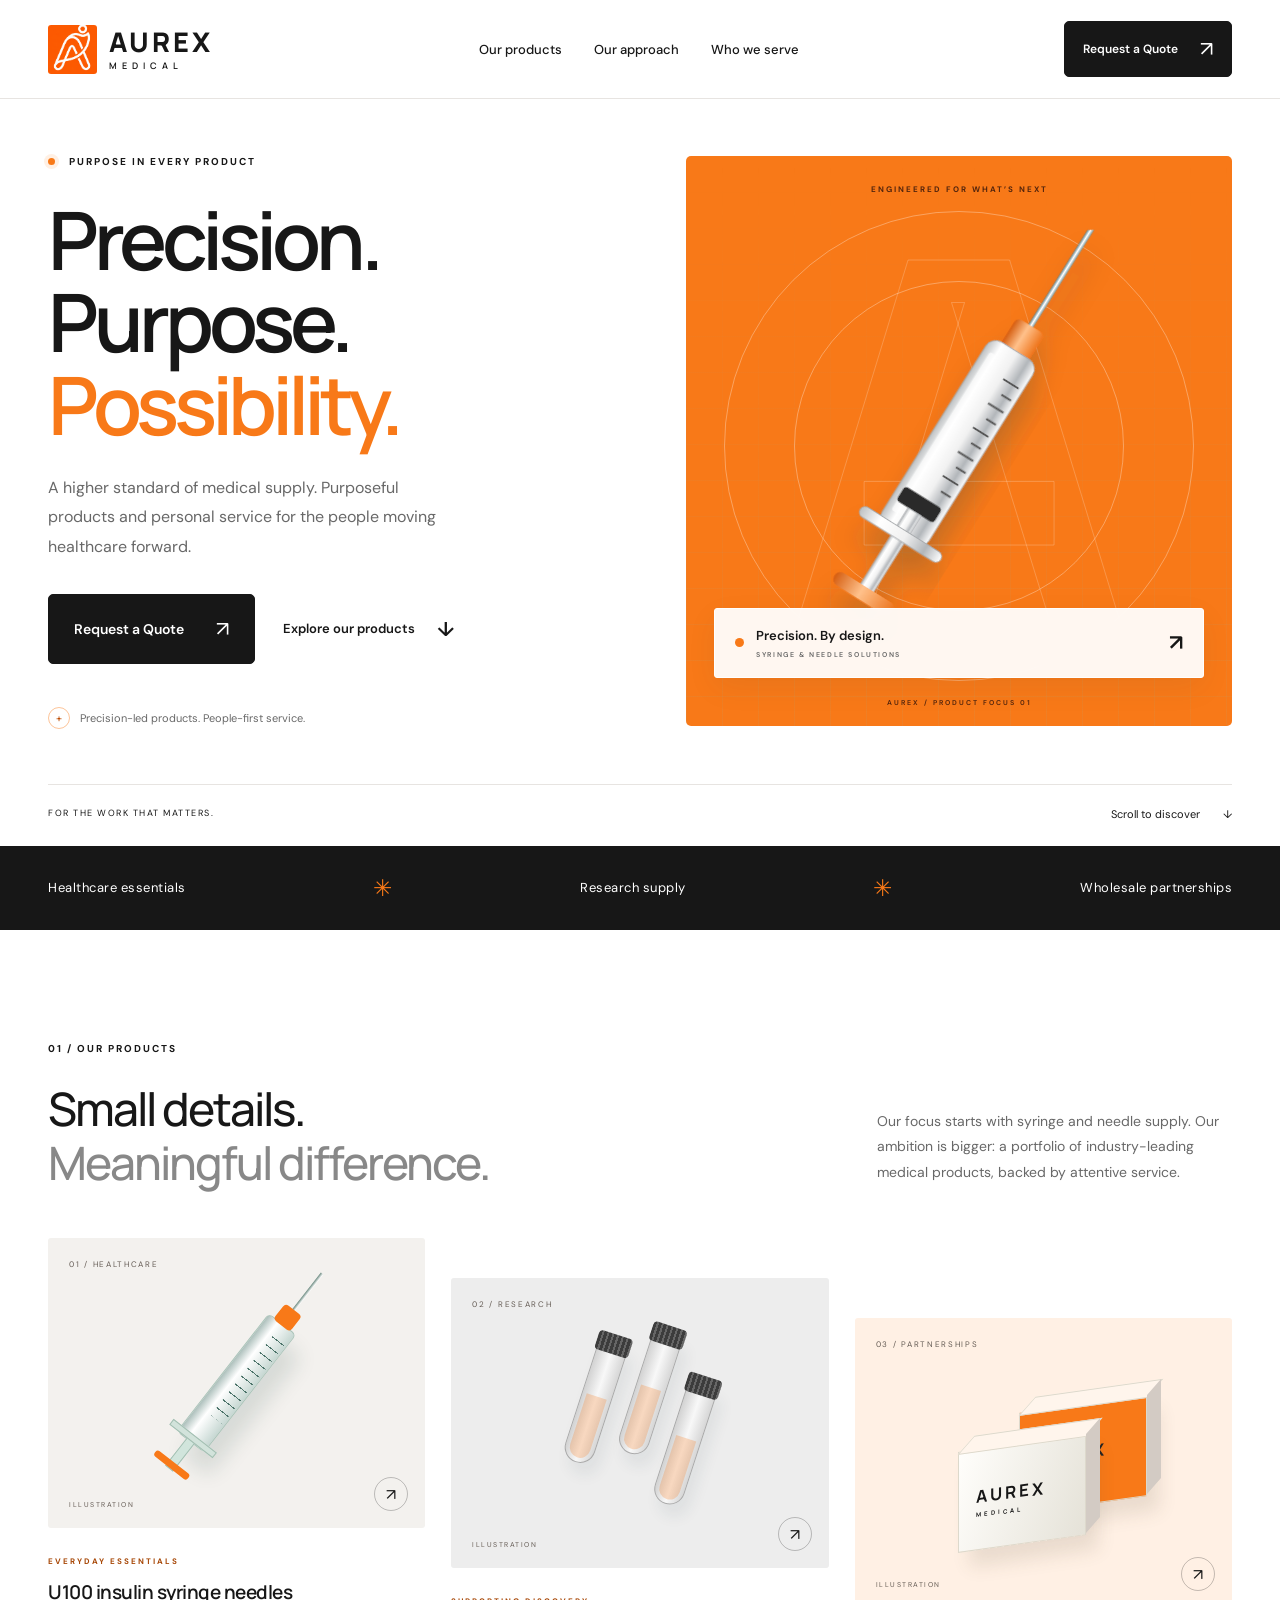
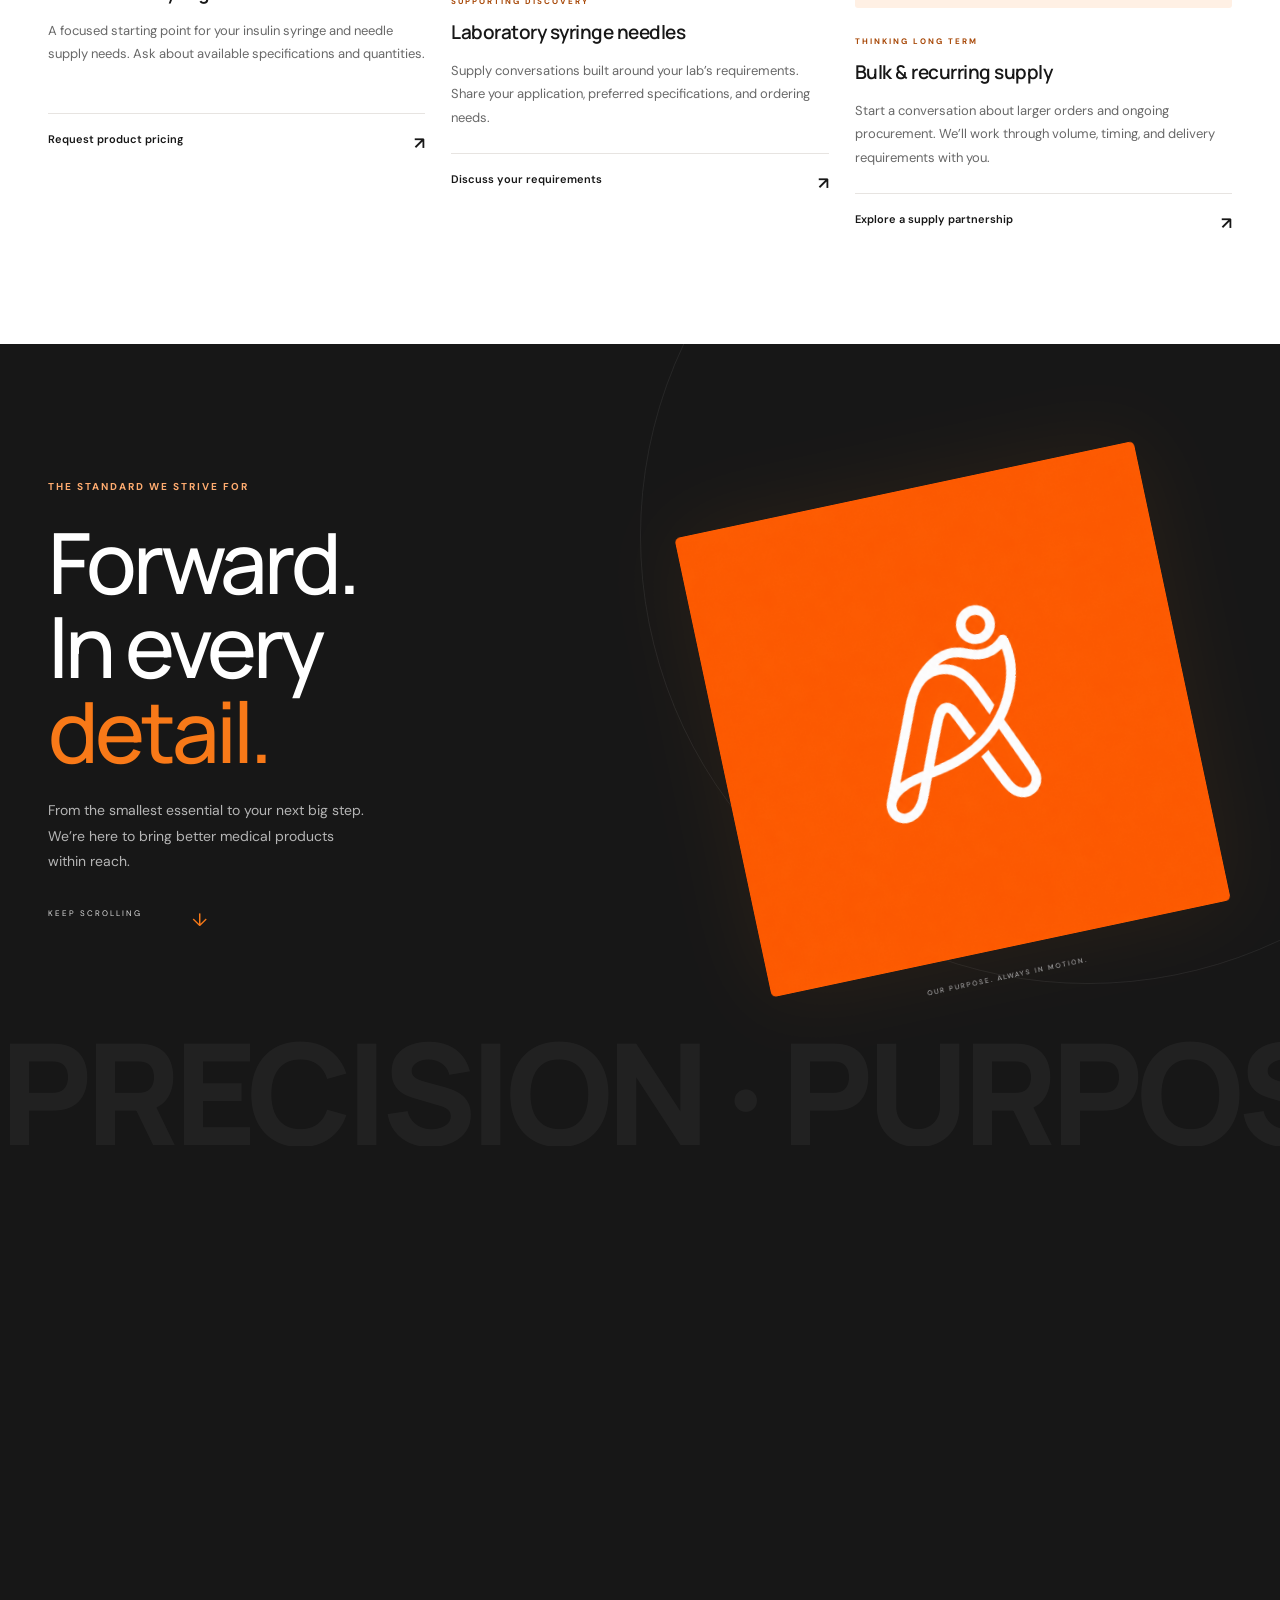
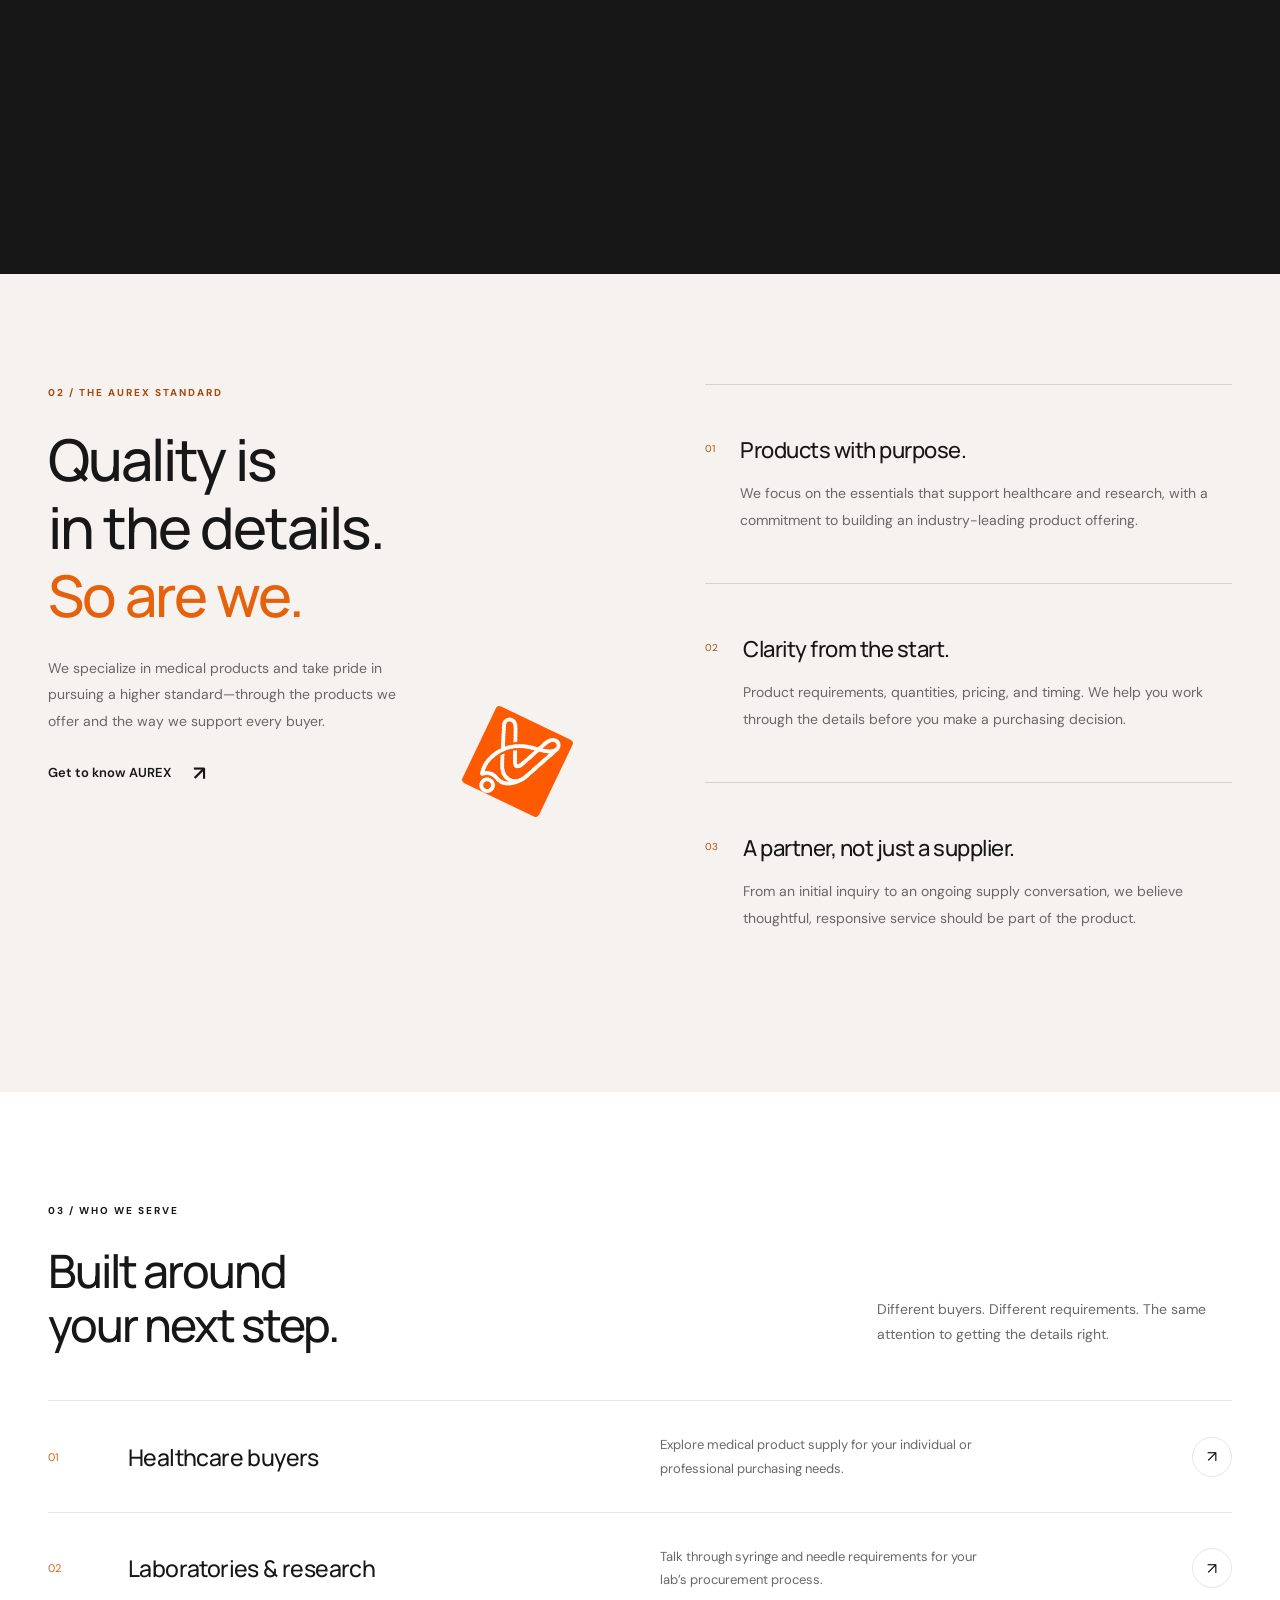
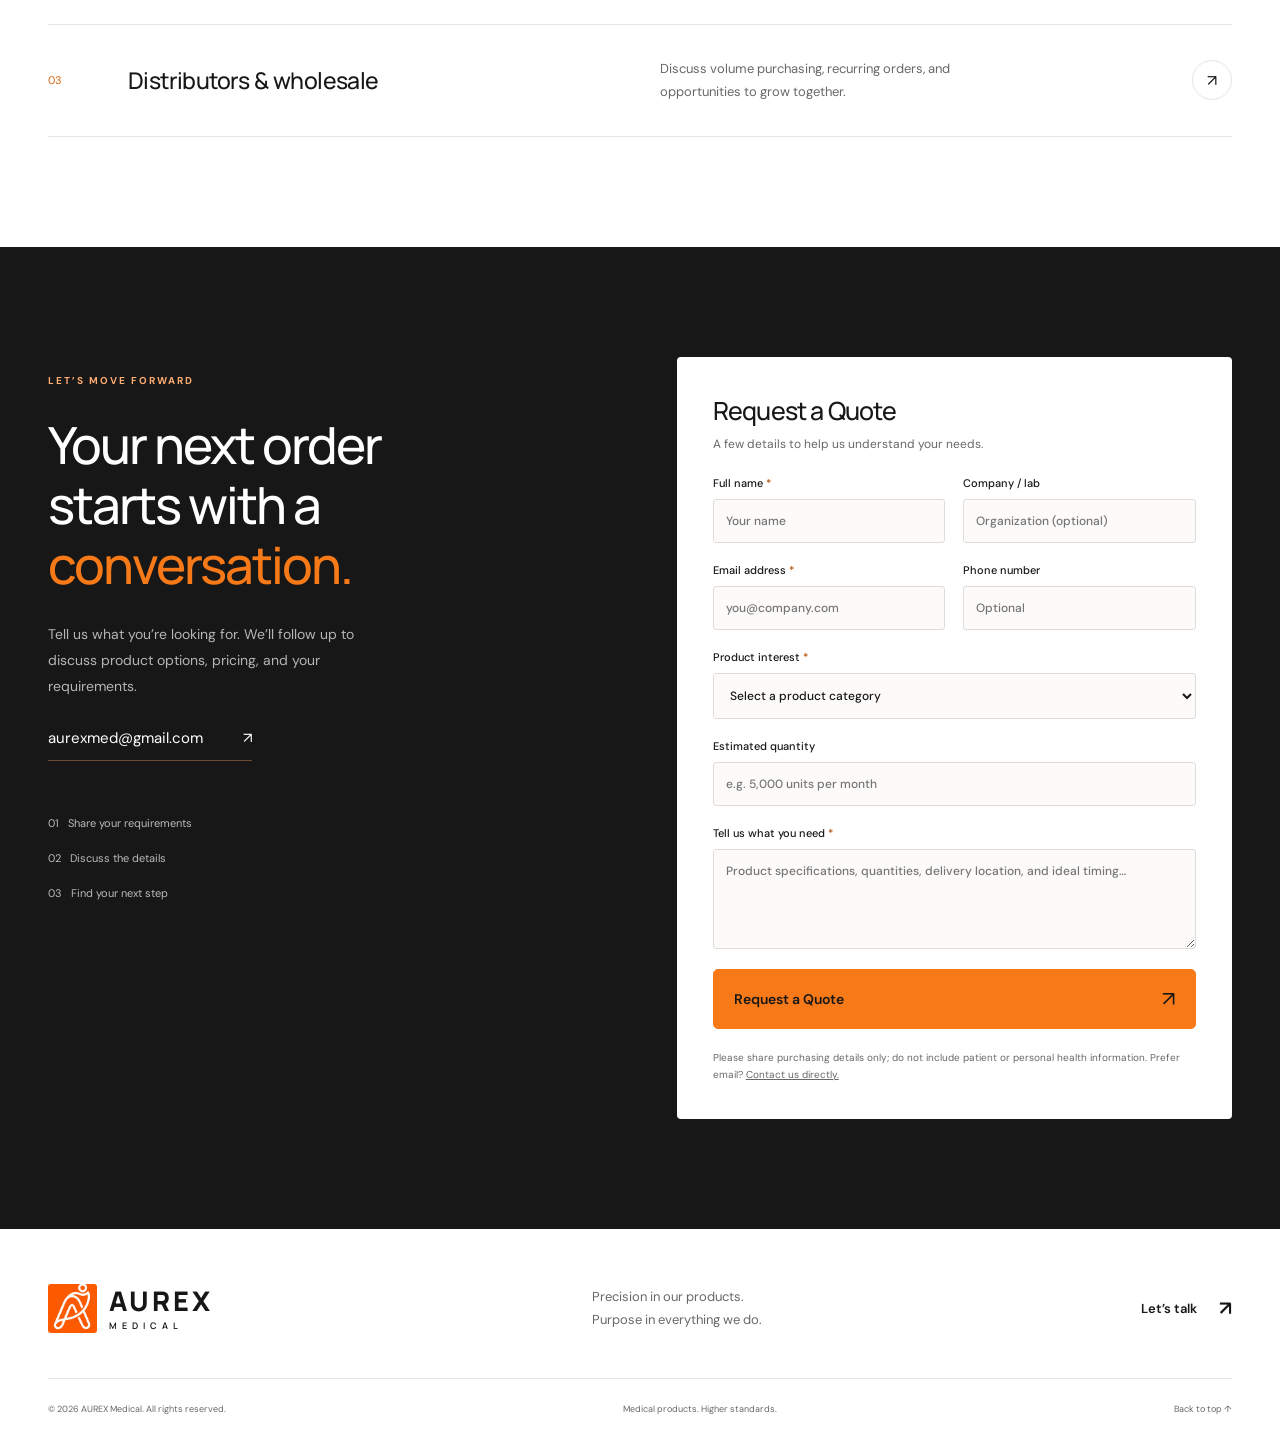
==== commit b30dd439: "Replace placeholder logo with official AUREX human ribbon mark" ====
--- a/index.html
+++ b/index.html
@@ -4,7 +4,7 @@
   <meta charset="UTF-8" />
   <meta name="viewport" content="width=device-width, initial-scale=1.0" />
   <meta name="theme-color" content="#f87918" />
-  <link rel="icon" type="image/png" href="assets/aurex-logo.png" />
+  <link rel="icon" type="image/png" href="assets/aurex-mark.png" />
   <title>AUREX Medical | Precision in Every Detail</title>
   <meta name="description" content="Medical products. Exceptional attention to detail. Explore AUREX Medical's syringe and needle supply for healthcare, research, and wholesale buyers. Request a quote." />
   <link rel="preconnect" href="https://fonts.googleapis.com" />
@@ -18,7 +18,7 @@
   <div class="scroll-progress" aria-hidden="true"></div>
   <header class="site-header">
     <div class="container nav-wrap">
-      <a href="#" class="logo" aria-label="Aurex Medical home"><img class="brand-logo" src="assets/aurex-logo.png" alt="" width="344" height="320" /><span>AUREX<small>MEDICAL</small></span></a>
+      <a href="#" class="logo" aria-label="Aurex Medical home"><span class="logo-crop"><img class="brand-logo" src="assets/aurex-mark.png" alt="" width="1254" height="1254" /></span><span>AUREX<small>MEDICAL</small></span></a>
       <button class="menu-toggle" aria-expanded="false" aria-controls="main-nav" type="button">Menu <span aria-hidden="true">+</span></button>
       <nav id="main-nav" class="main-nav" aria-label="Primary"><a href="#products">Our products</a><a href="#approach">Our approach</a><a href="#buyers">Who we serve</a></nav>
       <a class="button button-small header-quote" href="#quote">Request a Quote <span aria-hidden="true">↗</span></a>
@@ -63,14 +63,14 @@
         <div class="story-orbit" aria-hidden="true"></div>
         <div class="container story-layout">
           <div class="story-copy"><p class="eyebrow">THE STANDARD WE STRIVE FOR</p><h2 id="story-title">Forward.<br> In every<br> <em>detail.</em></h2><p>From the smallest essential to your next big step. We’re here to bring better medical products within reach.</p><span class="story-scroll">KEEP SCROLLING <span aria-hidden="true">↓</span></span></div>
-          <div class="story-symbol"><img src="assets/aurex-logo.png" alt="AUREX Medical’s white droplet and circular arrows on orange" width="344" height="320" /><span class="story-caption">OUR PURPOSE. ALWAYS IN MOTION.</span></div>
+          <div class="story-symbol"><img src="assets/aurex-mark.png" alt="AUREX Medical’s white human ribbon A symbol on orange" width="1254" height="1254" /><span class="story-caption">OUR PURPOSE. ALWAYS IN MOTION.</span></div>
         </div>
         <div class="story-word" aria-hidden="true">PRECISION · PURPOSE · POSSIBILITY ·</div>
       </div>
     </section>
     <section id="approach" class="section approach">
       <div class="container approach-grid">
-        <div class="approach-heading reveal"><p class="eyebrow">02 / THE AUREX STANDARD</p><h2>Quality is<br>in the details.<br><em>So are we.</em></h2><p>We specialize in medical products and take pride in pursuing a higher standard—through the products we offer and the way we support every buyer.</p><a class="text-link" href="#quote">Get to know AUREX <span aria-hidden="true">↗</span></a><div class="standard-mark" aria-hidden="true"><img src="assets/aurex-logo.png" alt="" width="344" height="320" /></div></div>
+        <div class="approach-heading reveal"><p class="eyebrow">02 / THE AUREX STANDARD</p><h2>Quality is<br>in the details.<br><em>So are we.</em></h2><p>We specialize in medical products and take pride in pursuing a higher standard—through the products we offer and the way we support every buyer.</p><a class="text-link" href="#quote">Get to know AUREX <span aria-hidden="true">↗</span></a><div class="standard-mark" aria-hidden="true"><img src="assets/aurex-mark.png" alt="" width="1254" height="1254" /></div></div>
         <div class="principles"><article class="principle reveal"><span>01</span><div><h3>Products with purpose.</h3><p>We focus on the essentials that support healthcare and research, with a commitment to building an industry-leading product offering.</p></div></article><article class="principle reveal"><span>02</span><div><h3>Clarity from the start.</h3><p>Product requirements, quantities, pricing, and timing. We help you work through the details before you make a purchasing decision.</p></div></article><article class="principle reveal"><span>03</span><div><h3>A partner, not just a supplier.</h3><p>From an initial inquiry to an ongoing supply conversation, we believe thoughtful, responsive service should be part of the product.</p></div></article></div>
       </div>
     </section>
@@ -83,6 +83,6 @@
         <label>Estimated quantity<input name="quantity" placeholder="e.g. 5,000 units per month" maxlength="160"/></label><label>Tell us what you need <span>*</span><textarea name="details" rows="4" placeholder="Product specifications, quantities, delivery location, and ideal timing…" required maxlength="5000"></textarea></label><button class="button" type="submit">Request a Quote <span aria-hidden="true">↗</span></button><p class="form-note">Please share purchasing details only; do not include patient or personal health information. Prefer email? <a href="mailto:aurexmed@gmail.com">Contact us directly.</a></p>
       </form></div></section>
   </main>
-  <footer class="site-footer"><div class="container"><div class="footer-top"><a href="#" class="logo" aria-label="Aurex Medical home"><img class="brand-logo" src="assets/aurex-logo.png" alt="" width="344" height="320" /><span>AUREX<small>MEDICAL</small></span></a><p>Precision in our products.<br>Purpose in everything we do.</p><a class="text-link" href="#quote">Let’s talk <span aria-hidden="true">↗</span></a></div><div class="footer-bottom"><span>© <span id="year">2026</span> AUREX Medical. All rights reserved.</span><span>Medical products. Higher standards.</span><a href="#">Back to top ↑</a></div></div></footer>
+  <footer class="site-footer"><div class="container"><div class="footer-top"><a href="#" class="logo" aria-label="Aurex Medical home"><span class="logo-crop"><img class="brand-logo" src="assets/aurex-mark.png" alt="" width="1254" height="1254" /></span><span>AUREX<small>MEDICAL</small></span></a><p>Precision in our products.<br>Purpose in everything we do.</p><a class="text-link" href="#quote">Let’s talk <span aria-hidden="true">↗</span></a></div><div class="footer-bottom"><span>© <span id="year">2026</span> AUREX Medical. All rights reserved.</span><span>Medical products. Higher standards.</span><a href="#">Back to top ↑</a></div></div></footer>
 </body>
 </html>
--- a/styles.css
+++ b/styles.css
@@ -28,3 +28,7 @@
 @media(max-width:800px){.brand-logo{width:40px;height:38px}.hero-grid{gap:25px}.hero h1{font-size:55px;letter-spacing:-3px}.hero-visual{height:470px}.story-sticky{top:80px;height:calc(100vh - 80px)}.story-layout{gap:35px}.story-copy h2{font-size:59px}.story-word{font-size:100px}.hero-outline{font-size:420px}}
 @media(max-width:600px){.hero-grid{grid-template-columns:1fr;gap:32px}.hero h1{font-size:clamp(65px,18vw,92px);letter-spacing:-4px;margin-top:20px}.hero-visual{height:440px;border-radius:4px}.hero-outline{font-size:440px}.hero .lead{font-size:15px}.brand-story{height:145vh;min-height:1000px}.story-sticky{min-height:650px}.story-layout{grid-template-columns:1fr;gap:22px;padding-top:25px;padding-bottom:65px}.story-copy h2{font-size:48px;letter-spacing:-2px}.story-copy h2 br{display:none}.story-copy h2 br:after{content:' '}.story-copy h2 em{display:block}.story-copy>p:not(.eyebrow){font-size:12px;margin:16px 0 0;max-width:290px}.story-scroll{display:none}.story-symbol{width:210px;justify-self:center}.story-caption{font-size:6px;margin-top:14px}.story-word{font-size:85px;bottom:0}.story-orbit{width:110vw;height:110vw;top:20%;right:-40vw}.standard-mark{width:65px;height:65px;bottom:0}.header-quote{gap:9px}.logo{font-size:20px;letter-spacing:2px}.logo small{letter-spacing:4px}.nav-wrap{gap:8px}.menu-toggle{font-size:11px}}
 @media(prefers-reduced-motion:reduce){.brand-story{height:auto;min-height:0}.story-sticky{position:relative;top:auto;height:auto;min-height:650px;padding:60px 0}.story-symbol,.story-orbit,.story-word{transform:none!important}.motion-enabled .reveal{transform:none}.story-scroll{display:none}}
+
+/* Keep the supplied artwork intact; frame its mark clearly at navigation size. */
+.logo-crop{display:block;position:relative;width:49px;height:49px;overflow:hidden;border-radius:3px;flex-shrink:0}.logo-crop .brand-logo{position:absolute;width:108px;height:108px;max-width:none;left:50%;top:50%;transform:translate(-50%,-50%);border-radius:0}.standard-mark{overflow:hidden;border-radius:4px}.standard-mark img{width:220%;height:220%;max-width:none;position:absolute;left:50%;top:50%;transform:translate(-50%,-50%);border-radius:0}
+@media(max-width:800px){.logo-crop{width:40px;height:40px}.logo-crop .brand-logo{width:88px;height:88px}}
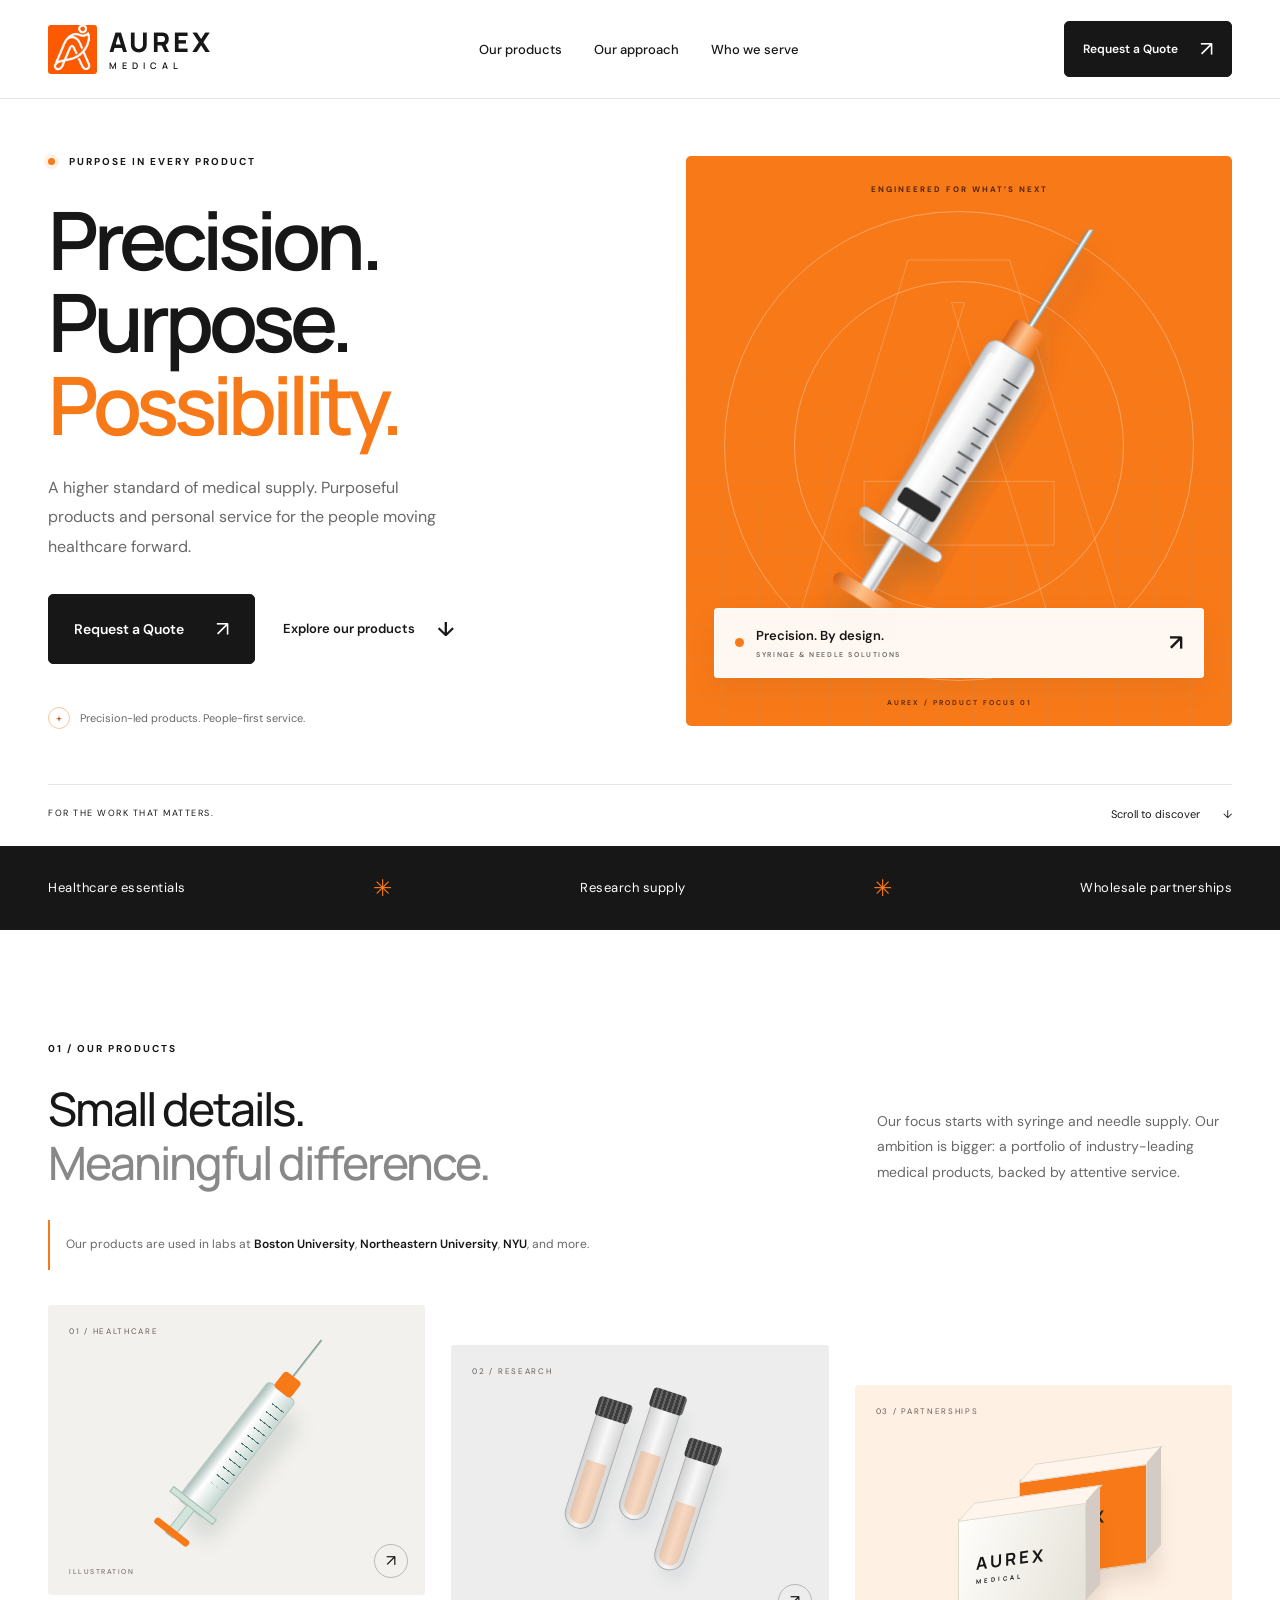
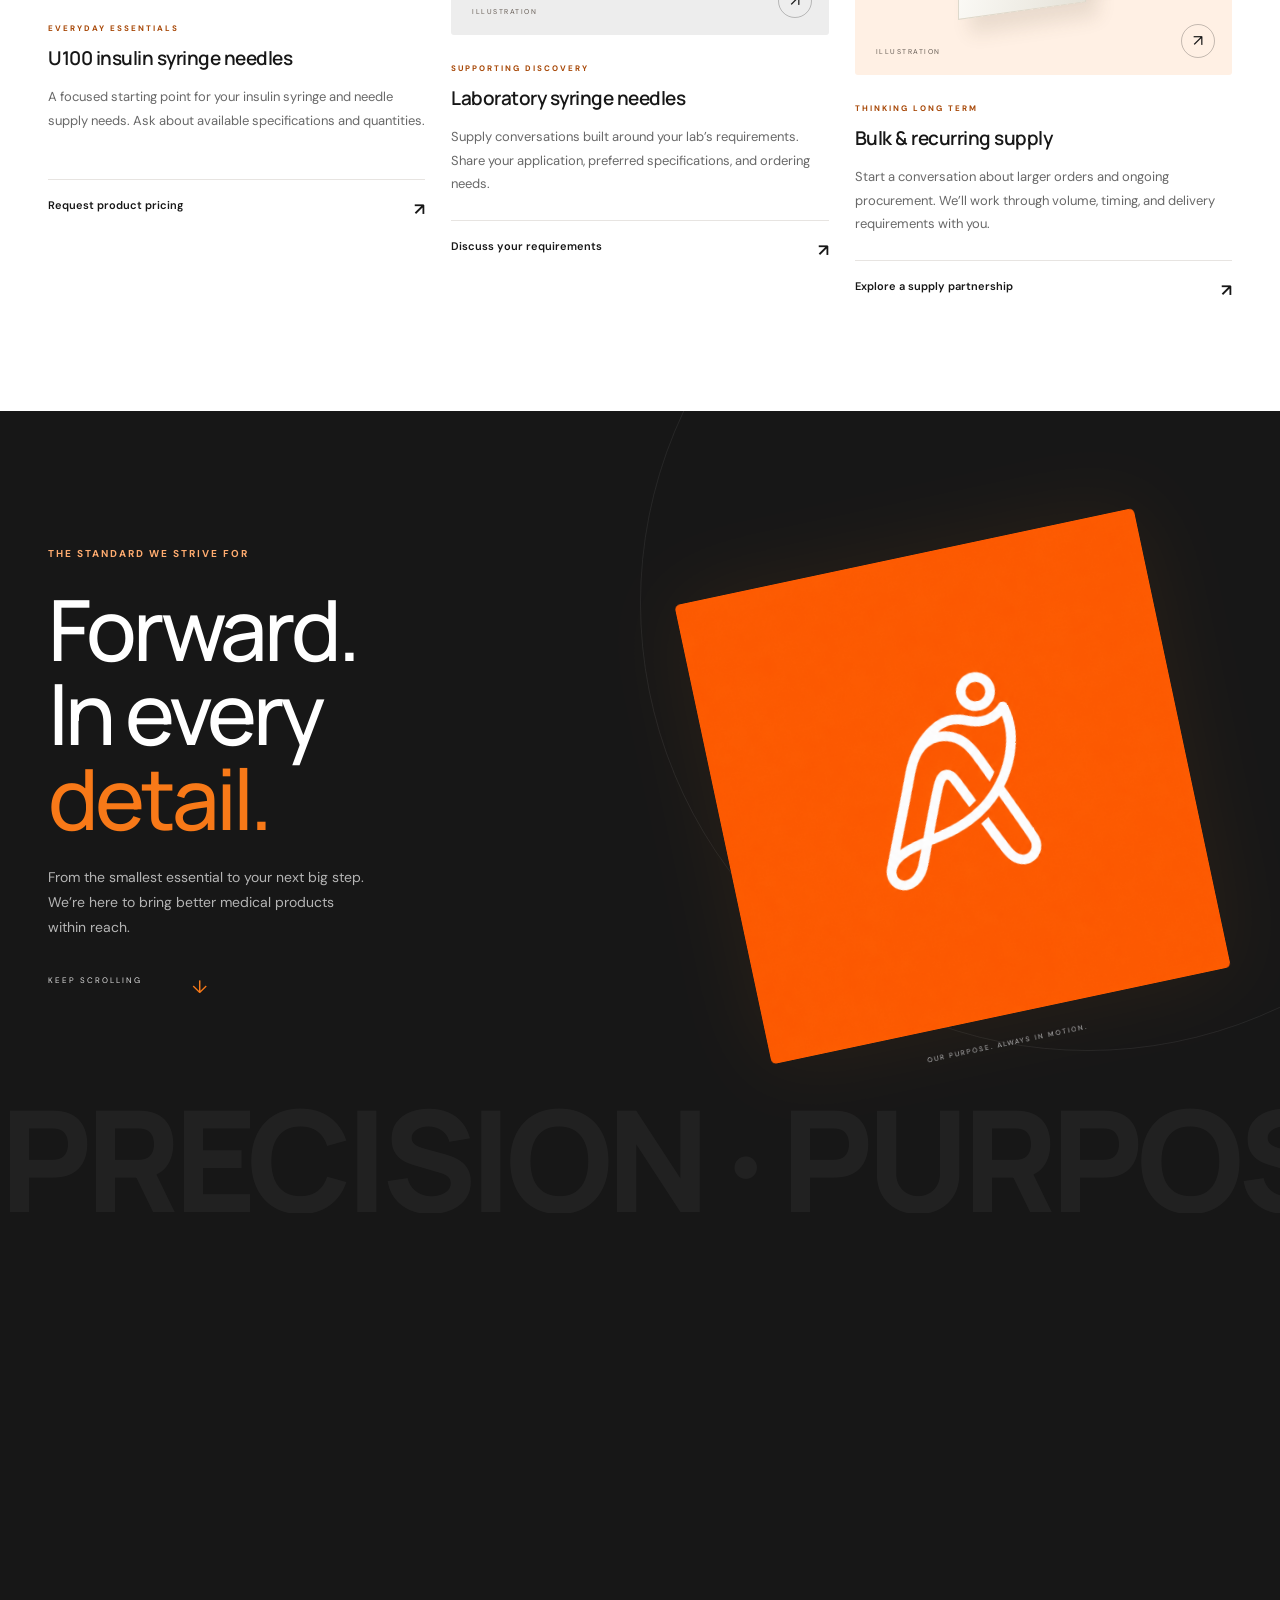
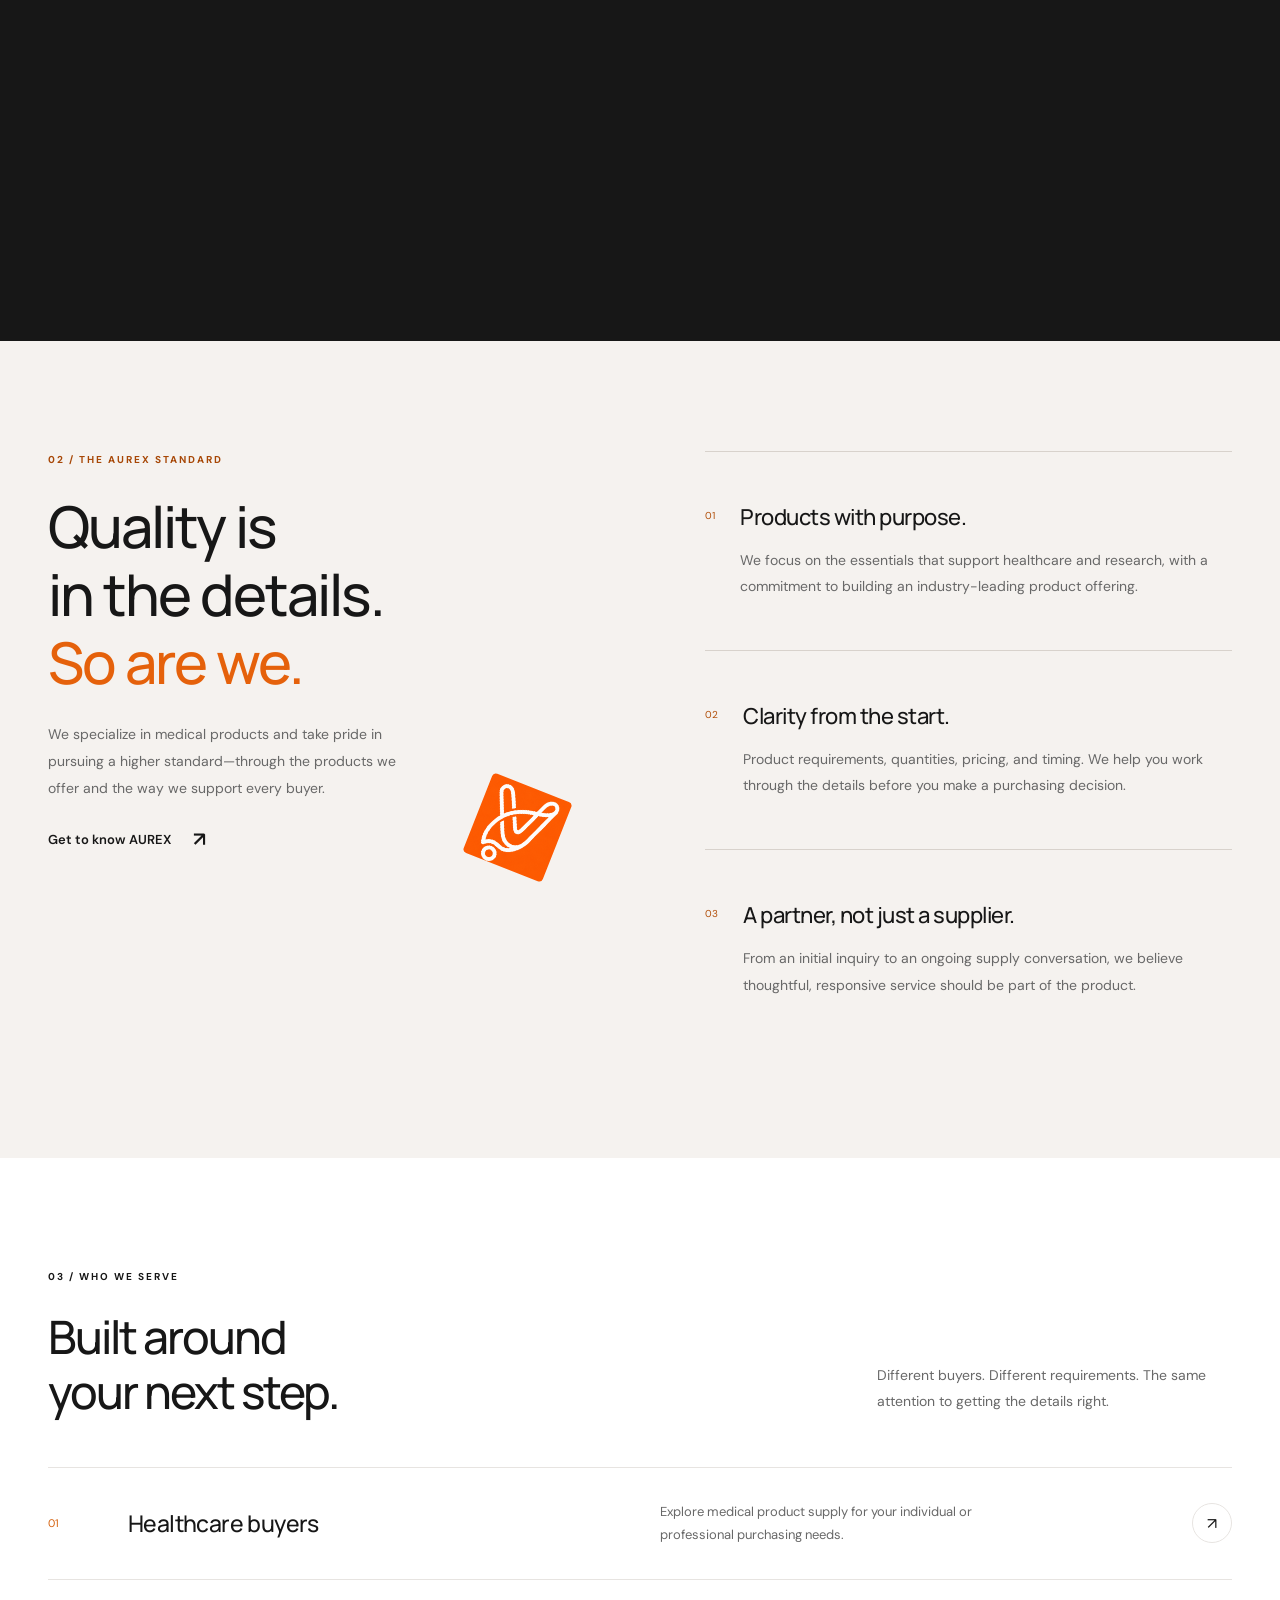
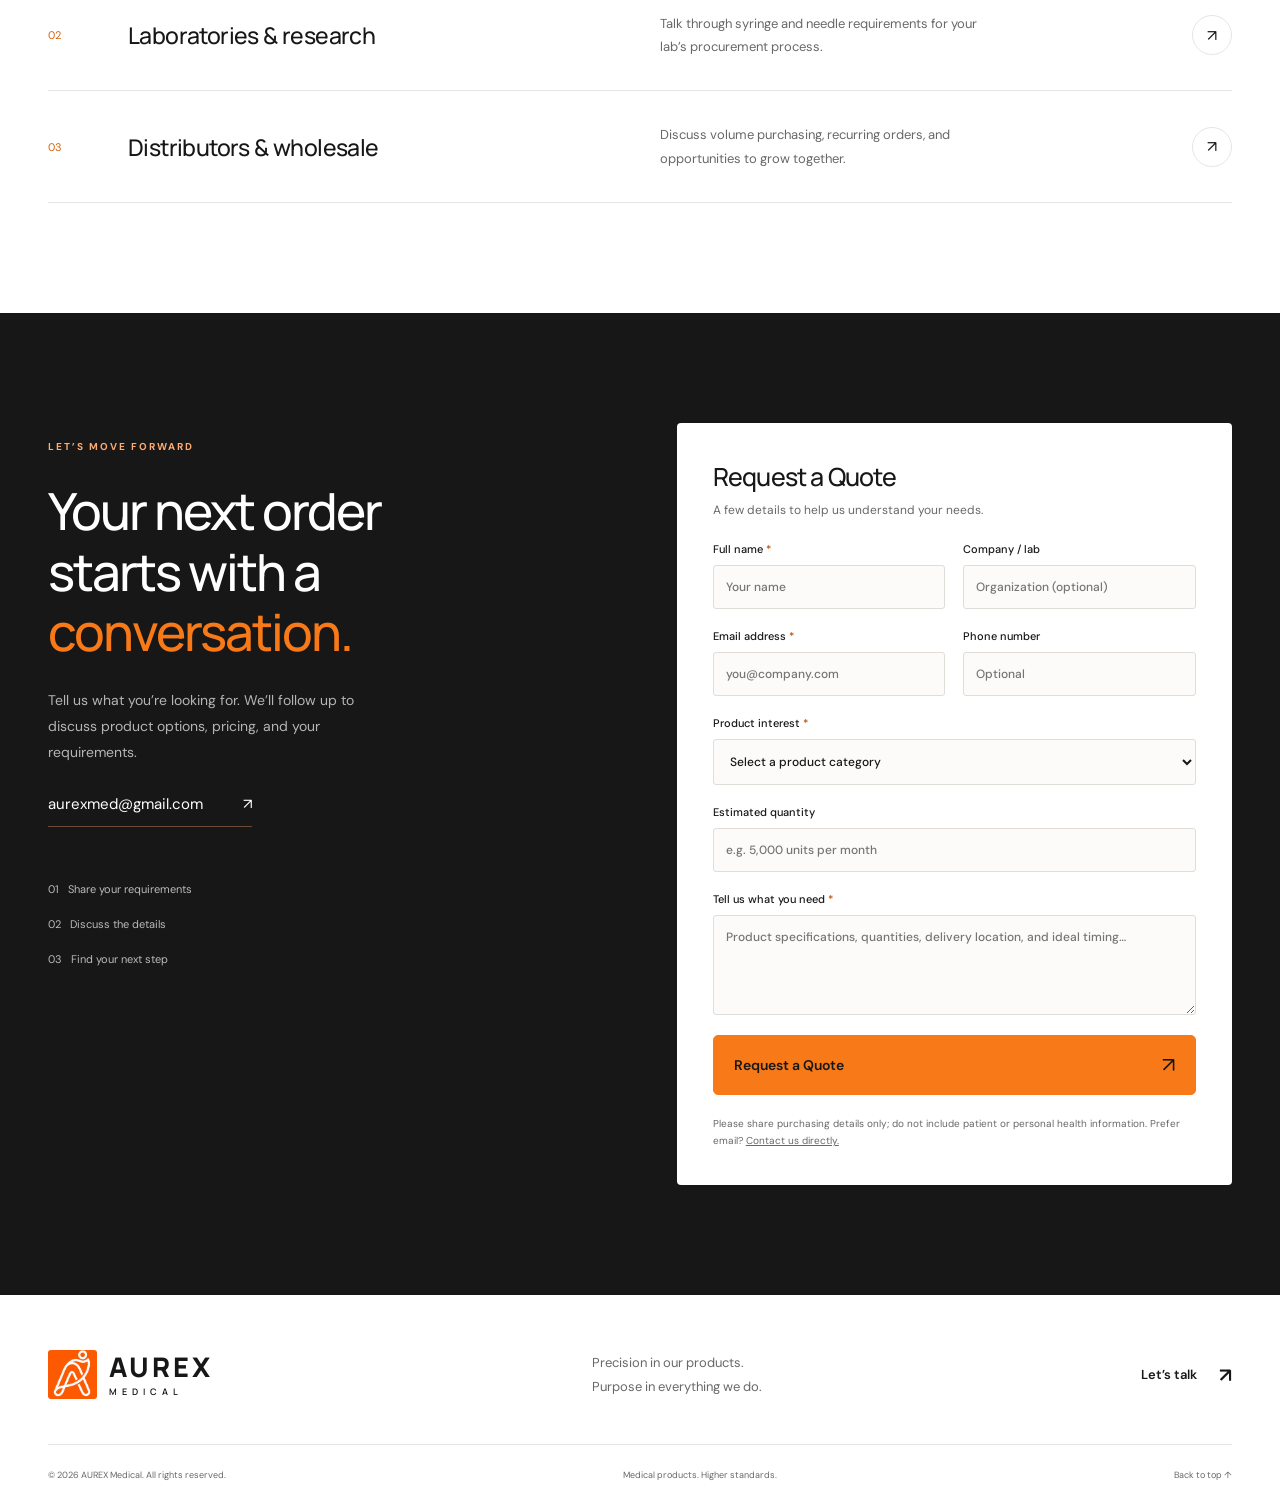
==== commit 80c44f95: "Add understated university laboratory usage detail" ====
--- a/index.html
+++ b/index.html
@@ -51,6 +51,7 @@
     <section id="products" class="section products">
       <div class="container">
         <div class="section-heading reveal"><div><p class="eyebrow">01 / OUR PRODUCTS</p><h2>Small details.<br><span class="muted">Meaningful difference.</span></h2></div><p>Our focus starts with syringe and needle supply. Our ambition is bigger: a portfolio of industry-leading medical products, backed by attentive service.</p></div>
+        <p class="lab-note reveal">Our products are used in labs at <strong>Boston University</strong>, <strong>Northeastern University</strong>, <strong>NYU</strong>, and more.</p>
         <div class="product-grid">
           <article class="product-card reveal"><a href="#quote" data-product="U100 insulin syringe needles"><div class="product-art art-insulin" aria-hidden="true"><span class="art-code">01 / HEALTHCARE</span><div class="mini-syringe"><i></i><b></b><span></span></div><span class="art-caption">ILLUSTRATION</span><span class="round-arrow">↗</span></div><div class="product-copy"><p class="eyebrow">EVERYDAY ESSENTIALS</p><h3>U100 insulin syringe needles</h3><p>A focused starting point for your insulin syringe and needle supply needs. Ask about available specifications and quantities.</p><span class="product-link">Request product pricing <span aria-hidden="true">↗</span></span></div></a></article>
           <article class="product-card reveal"><a href="#quote" data-product="Laboratory syringe needles"><div class="product-art art-lab" aria-hidden="true"><span class="art-code">02 / RESEARCH</span><div class="lab-tubes"><i></i><i></i><i></i></div><span class="art-caption">ILLUSTRATION</span><span class="round-arrow">↗</span></div><div class="product-copy"><p class="eyebrow">SUPPORTING DISCOVERY</p><h3>Laboratory syringe needles</h3><p>Supply conversations built around your lab’s requirements. Share your application, preferred specifications, and ordering needs.</p><span class="product-link">Discuss your requirements <span aria-hidden="true">↗</span></span></div></a></article>
--- a/styles.css
+++ b/styles.css
@@ -32,3 +32,6 @@
 /* Keep the supplied artwork intact; frame its mark clearly at navigation size. */
 .logo-crop{display:block;position:relative;width:49px;height:49px;overflow:hidden;border-radius:3px;flex-shrink:0}.logo-crop .brand-logo{position:absolute;width:108px;height:108px;max-width:none;left:50%;top:50%;transform:translate(-50%,-50%);border-radius:0}.standard-mark{overflow:hidden;border-radius:4px}.standard-mark img{width:220%;height:220%;max-width:none;position:absolute;left:50%;top:50%;transform:translate(-50%,-50%);border-radius:0}
 @media(max-width:800px){.logo-crop{width:40px;height:40px}.logo-crop .brand-logo{width:88px;height:88px}}
+
+.lab-note{margin:-18px 0 35px;padding:14px 0 14px 16px;border-left:2px solid var(--orange);max-width:790px;font-size:12px;line-height:1.8;color:var(--muted)}.lab-note strong{font-weight:600;color:var(--ink)}
+@media(max-width:600px){.lab-note{margin:-5px 0 28px;font-size:11px;padding-left:12px}}
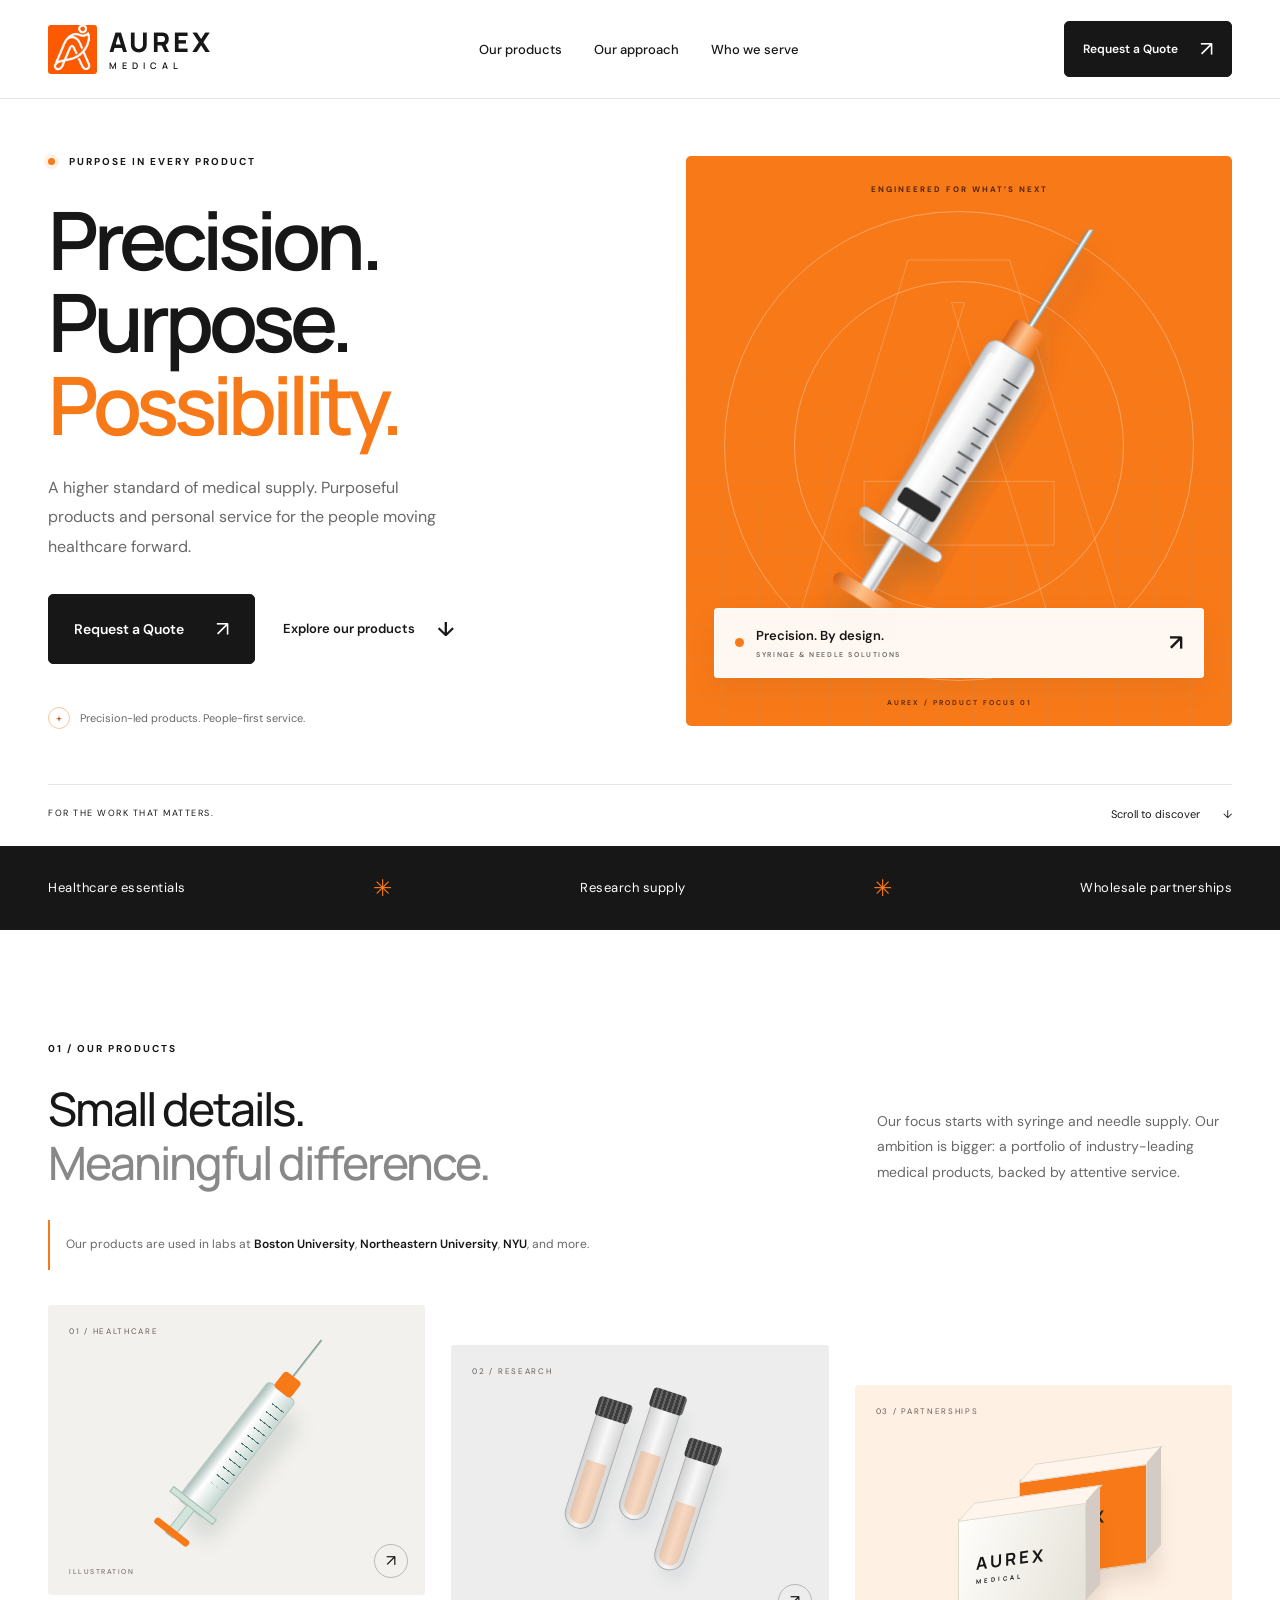
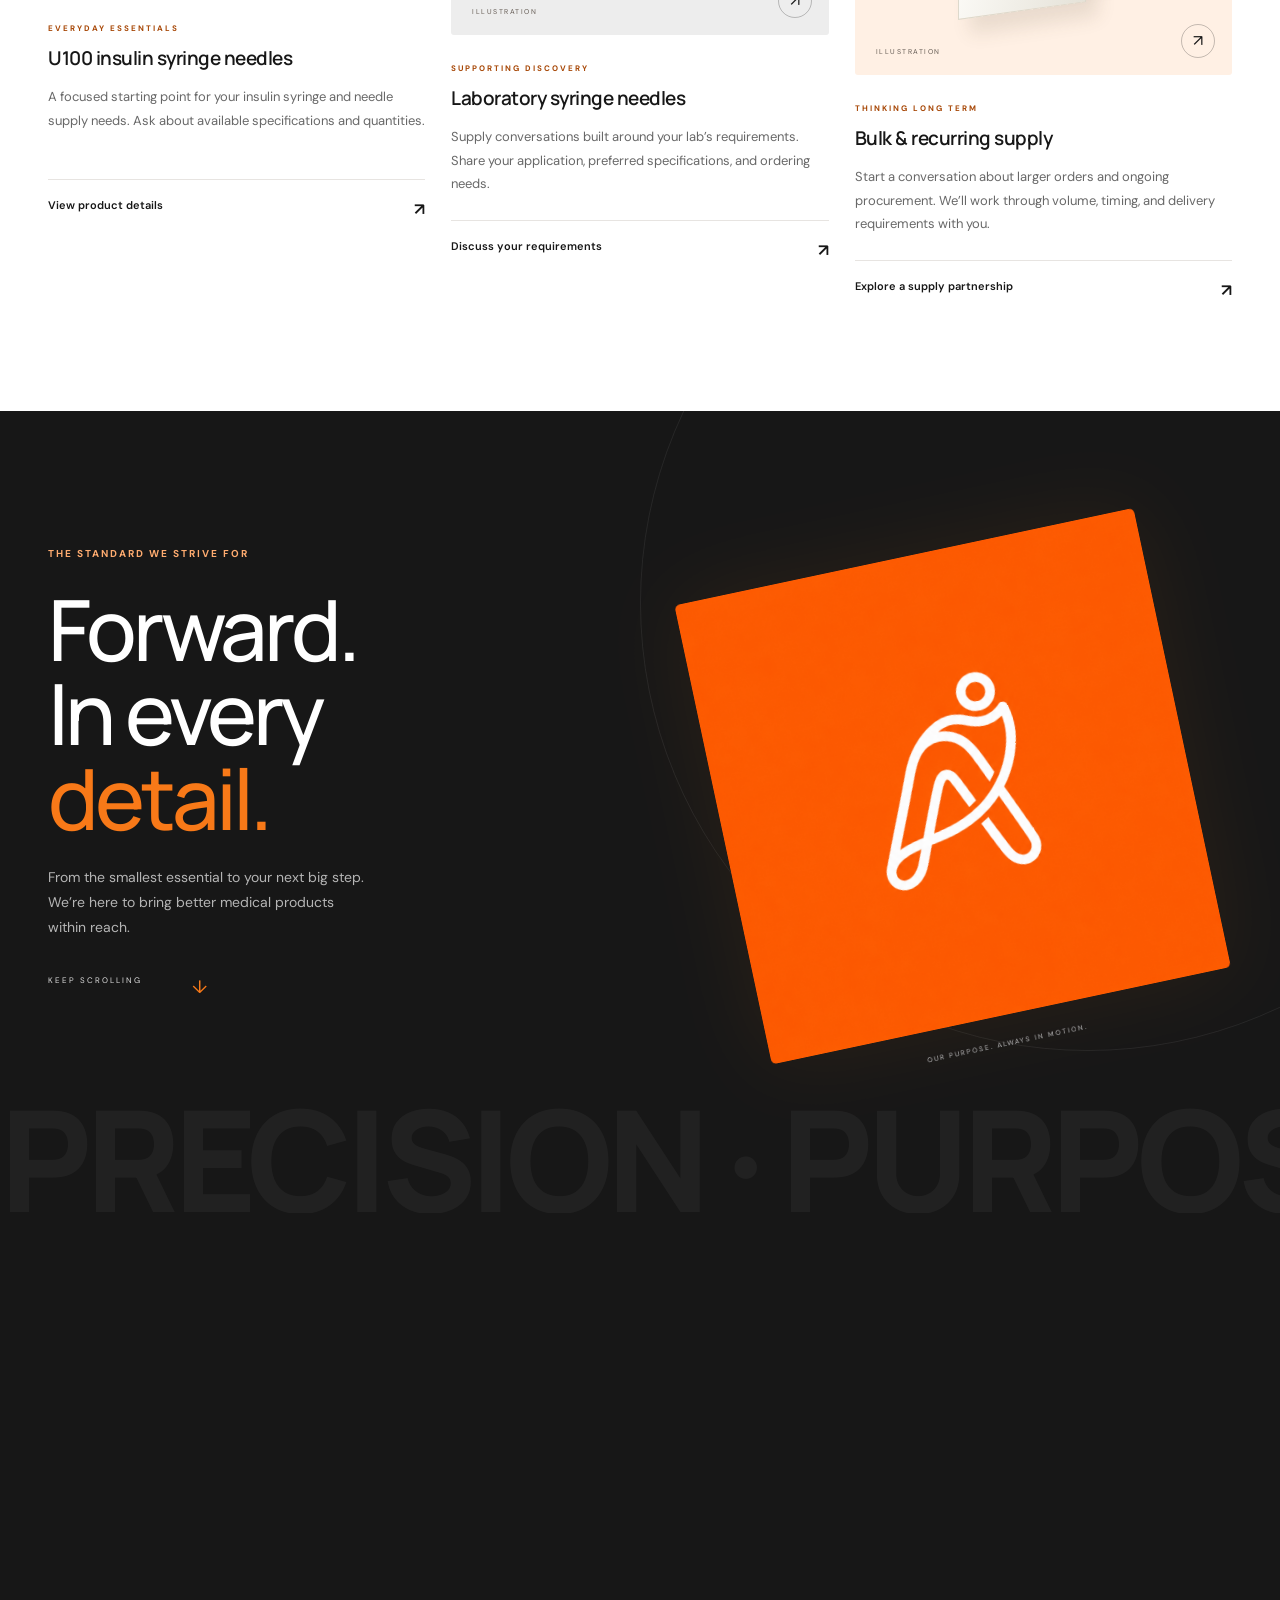
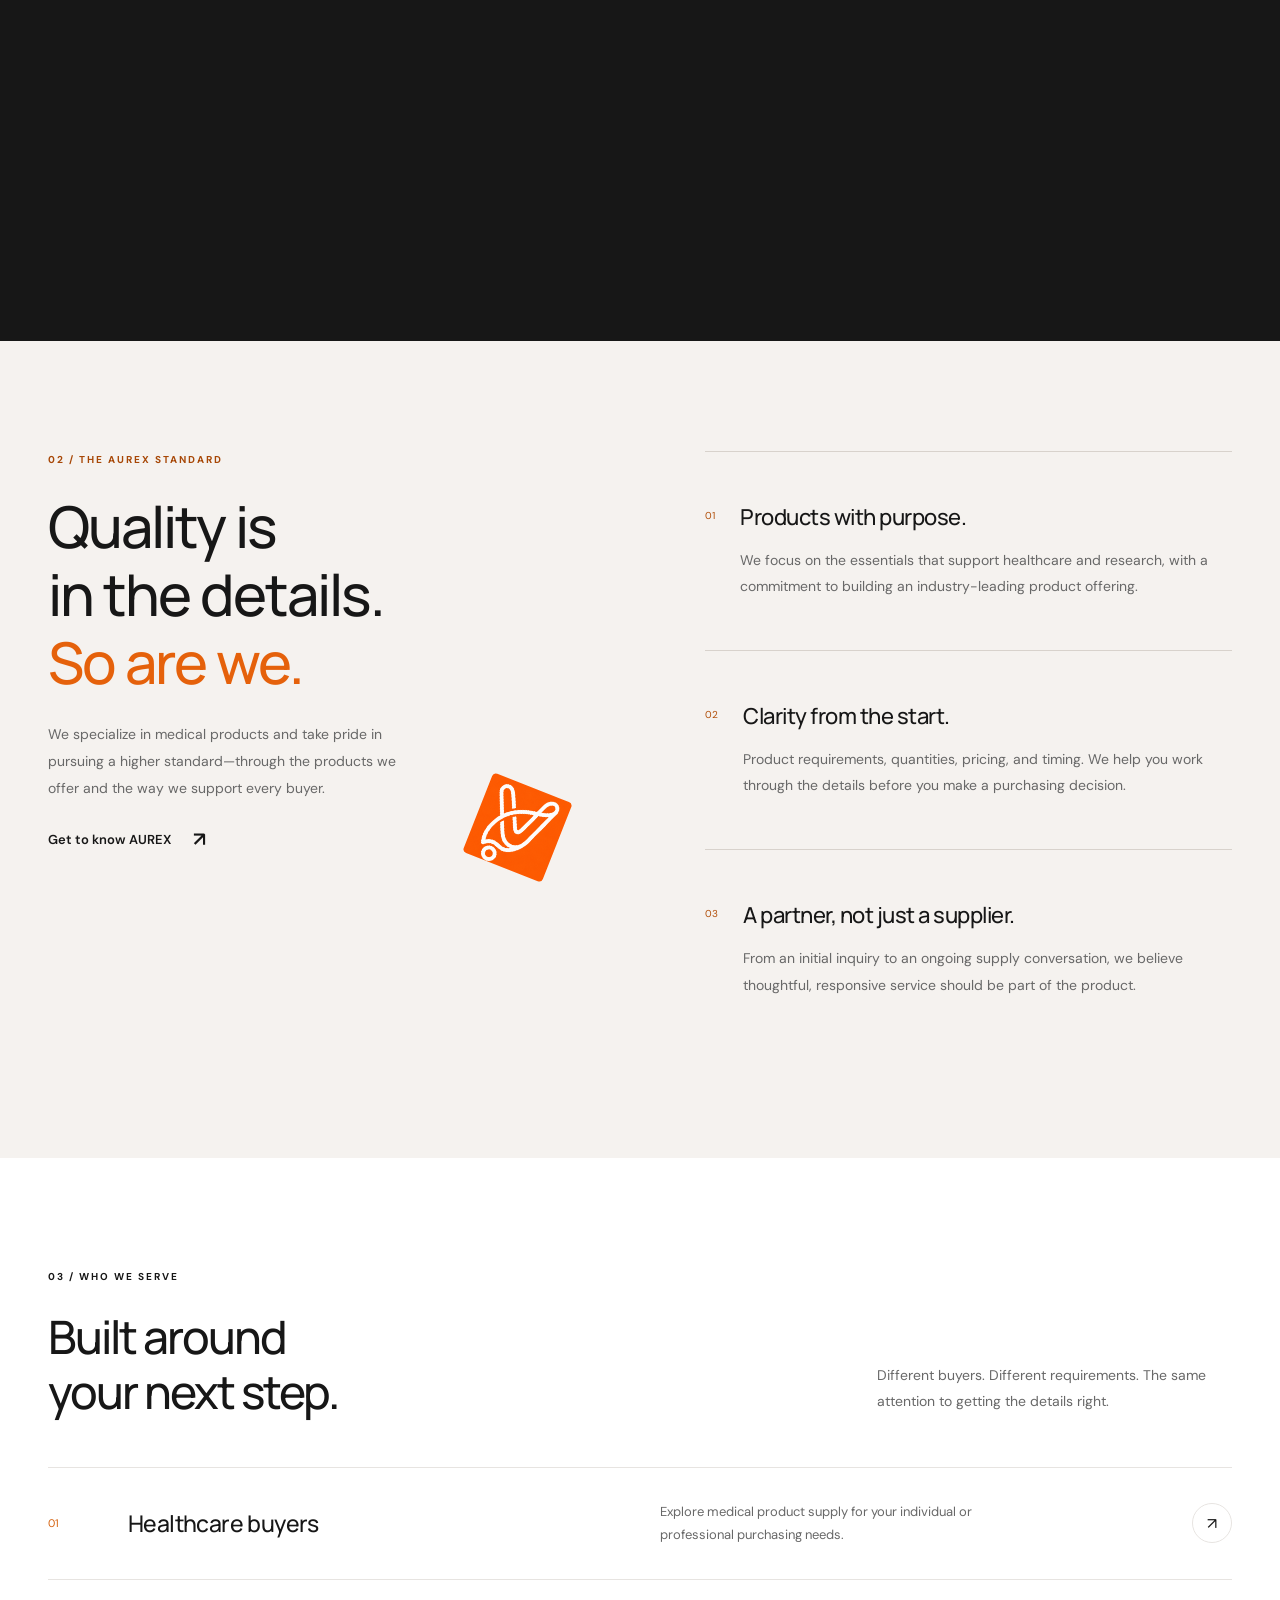
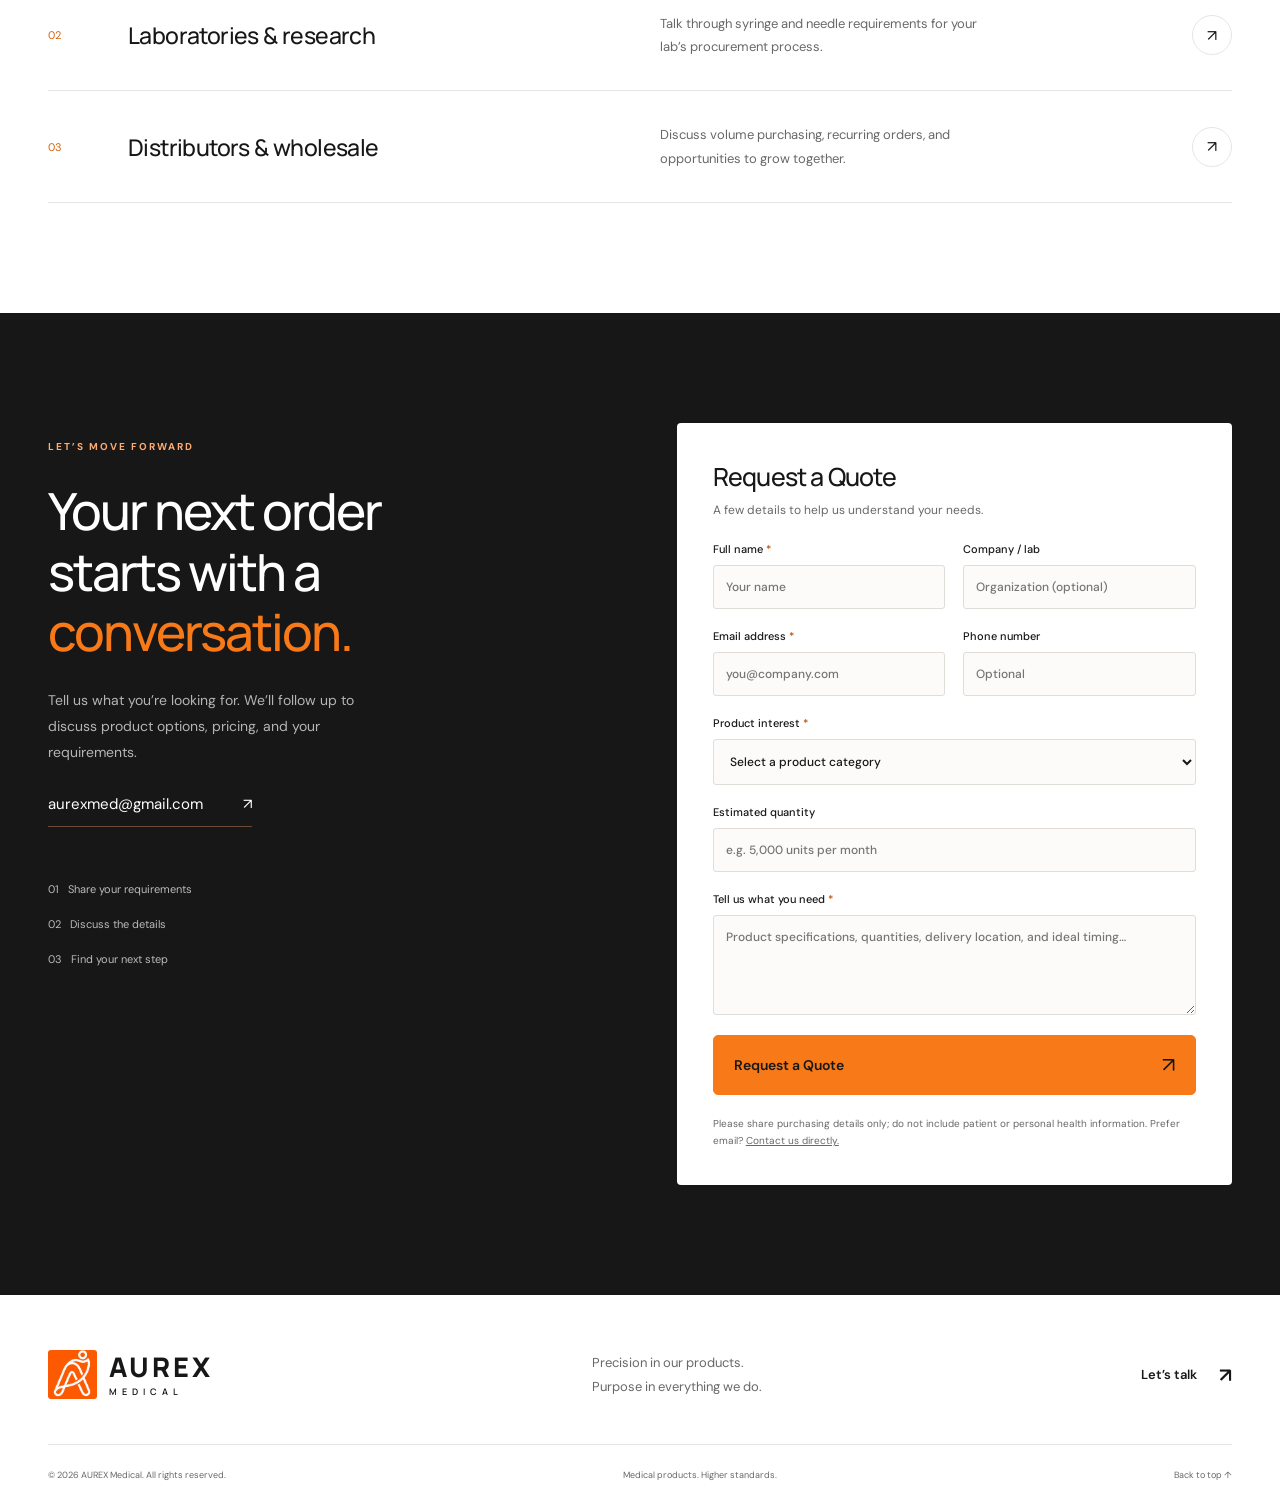
==== commit a1e06c14: "Add U100 product listing with testing summary and bulk pricing flow" ====
--- a/index.html
+++ b/index.html
@@ -53,7 +53,7 @@
         <div class="section-heading reveal"><div><p class="eyebrow">01 / OUR PRODUCTS</p><h2>Small details.<br><span class="muted">Meaningful difference.</span></h2></div><p>Our focus starts with syringe and needle supply. Our ambition is bigger: a portfolio of industry-leading medical products, backed by attentive service.</p></div>
         <p class="lab-note reveal">Our products are used in labs at <strong>Boston University</strong>, <strong>Northeastern University</strong>, <strong>NYU</strong>, and more.</p>
         <div class="product-grid">
-          <article class="product-card reveal"><a href="#quote" data-product="U100 insulin syringe needles"><div class="product-art art-insulin" aria-hidden="true"><span class="art-code">01 / HEALTHCARE</span><div class="mini-syringe"><i></i><b></b><span></span></div><span class="art-caption">ILLUSTRATION</span><span class="round-arrow">↗</span></div><div class="product-copy"><p class="eyebrow">EVERYDAY ESSENTIALS</p><h3>U100 insulin syringe needles</h3><p>A focused starting point for your insulin syringe and needle supply needs. Ask about available specifications and quantities.</p><span class="product-link">Request product pricing <span aria-hidden="true">↗</span></span></div></a></article>
+          <article class="product-card reveal"><a href="u100-insulin-syringes.html"><div class="product-art art-insulin" aria-hidden="true"><span class="art-code">01 / HEALTHCARE</span><div class="mini-syringe"><i></i><b></b><span></span></div><span class="art-caption">ILLUSTRATION</span><span class="round-arrow">↗</span></div><div class="product-copy"><p class="eyebrow">EVERYDAY ESSENTIALS</p><h3>U100 insulin syringe needles</h3><p>A focused starting point for your insulin syringe and needle supply needs. Ask about available specifications and quantities.</p><span class="product-link">View product details <span aria-hidden="true">↗</span></span></div></a></article>
           <article class="product-card reveal"><a href="#quote" data-product="Laboratory syringe needles"><div class="product-art art-lab" aria-hidden="true"><span class="art-code">02 / RESEARCH</span><div class="lab-tubes"><i></i><i></i><i></i></div><span class="art-caption">ILLUSTRATION</span><span class="round-arrow">↗</span></div><div class="product-copy"><p class="eyebrow">SUPPORTING DISCOVERY</p><h3>Laboratory syringe needles</h3><p>Supply conversations built around your lab’s requirements. Share your application, preferred specifications, and ordering needs.</p><span class="product-link">Discuss your requirements <span aria-hidden="true">↗</span></span></div></a></article>
           <article class="product-card reveal"><a href="#quote" data-product="Bulk and recurring supply"><div class="product-art art-bulk" aria-hidden="true"><span class="art-code">03 / PARTNERSHIPS</span><div class="supply-box box-back">AUREX<span>MEDICAL</span></div><div class="supply-box">AUREX<span>MEDICAL</span></div><span class="art-caption">ILLUSTRATION</span><span class="round-arrow">↗</span></div><div class="product-copy"><p class="eyebrow">THINKING LONG TERM</p><h3>Bulk & recurring supply</h3><p>Start a conversation about larger orders and ongoing procurement. We’ll work through volume, timing, and delivery requirements with you.</p><span class="product-link">Explore a supply partnership <span aria-hidden="true">↗</span></span></div></a></article>
         </div>
@@ -80,7 +80,7 @@
       <form id="contact" class="quote-form reveal" action="https://formsubmit.co/aurexmed@gmail.com" method="POST"><h3>Request a Quote</h3><p class="form-description">A few details to help us understand your needs.</p><input type="hidden" name="_subject" value="New AUREX Medical Quote Request"/><input type="hidden" name="_template" value="table"/><input type="text" name="_honey" class="honeypot" tabindex="-1" autocomplete="off" aria-hidden="true"/>
         <div class="form-row"><label>Full name <span>*</span><input name="full_name" autocomplete="name" placeholder="Your name" required maxlength="120"/></label><label>Company / lab<input name="company_name" autocomplete="organization" placeholder="Organization (optional)" maxlength="160"/></label></div>
         <div class="form-row"><label>Email address <span>*</span><input type="email" name="email" autocomplete="email" placeholder="you@company.com" required maxlength="254"/></label><label>Phone number<input type="tel" name="phone" autocomplete="tel" placeholder="Optional" maxlength="40"/></label></div>
-        <label>Product interest <span>*</span><select name="product_interest" id="product-interest" required><option value="">Select a product category</option>U100 insulin syringe needles</option><option>Laboratory syringe needles</option><option>Bulk and recurring supply</option><option>Other medical product inquiry</option></select></label>
+        <label>Product interest <span>*</span><select name="product_interest" id="product-interest" required><option value="">Select a product category</option><option>U100 insulin syringe needles</option><option>Laboratory syringe needles</option><option>Bulk and recurring supply</option><option>Other medical product inquiry</option></select></label>
         <label>Estimated quantity<input name="quantity" placeholder="e.g. 5,000 units per month" maxlength="160"/></label><label>Tell us what you need <span>*</span><textarea name="details" rows="4" placeholder="Product specifications, quantities, delivery location, and ideal timing…" required maxlength="5000"></textarea></label><button class="button" type="submit">Request a Quote <span aria-hidden="true">↗</span></button><p class="form-note">Please share purchasing details only; do not include patient or personal health information. Prefer email? <a href="mailto:aurexmed@gmail.com">Contact us directly.</a></p>
       </form></div></section>
   </main>
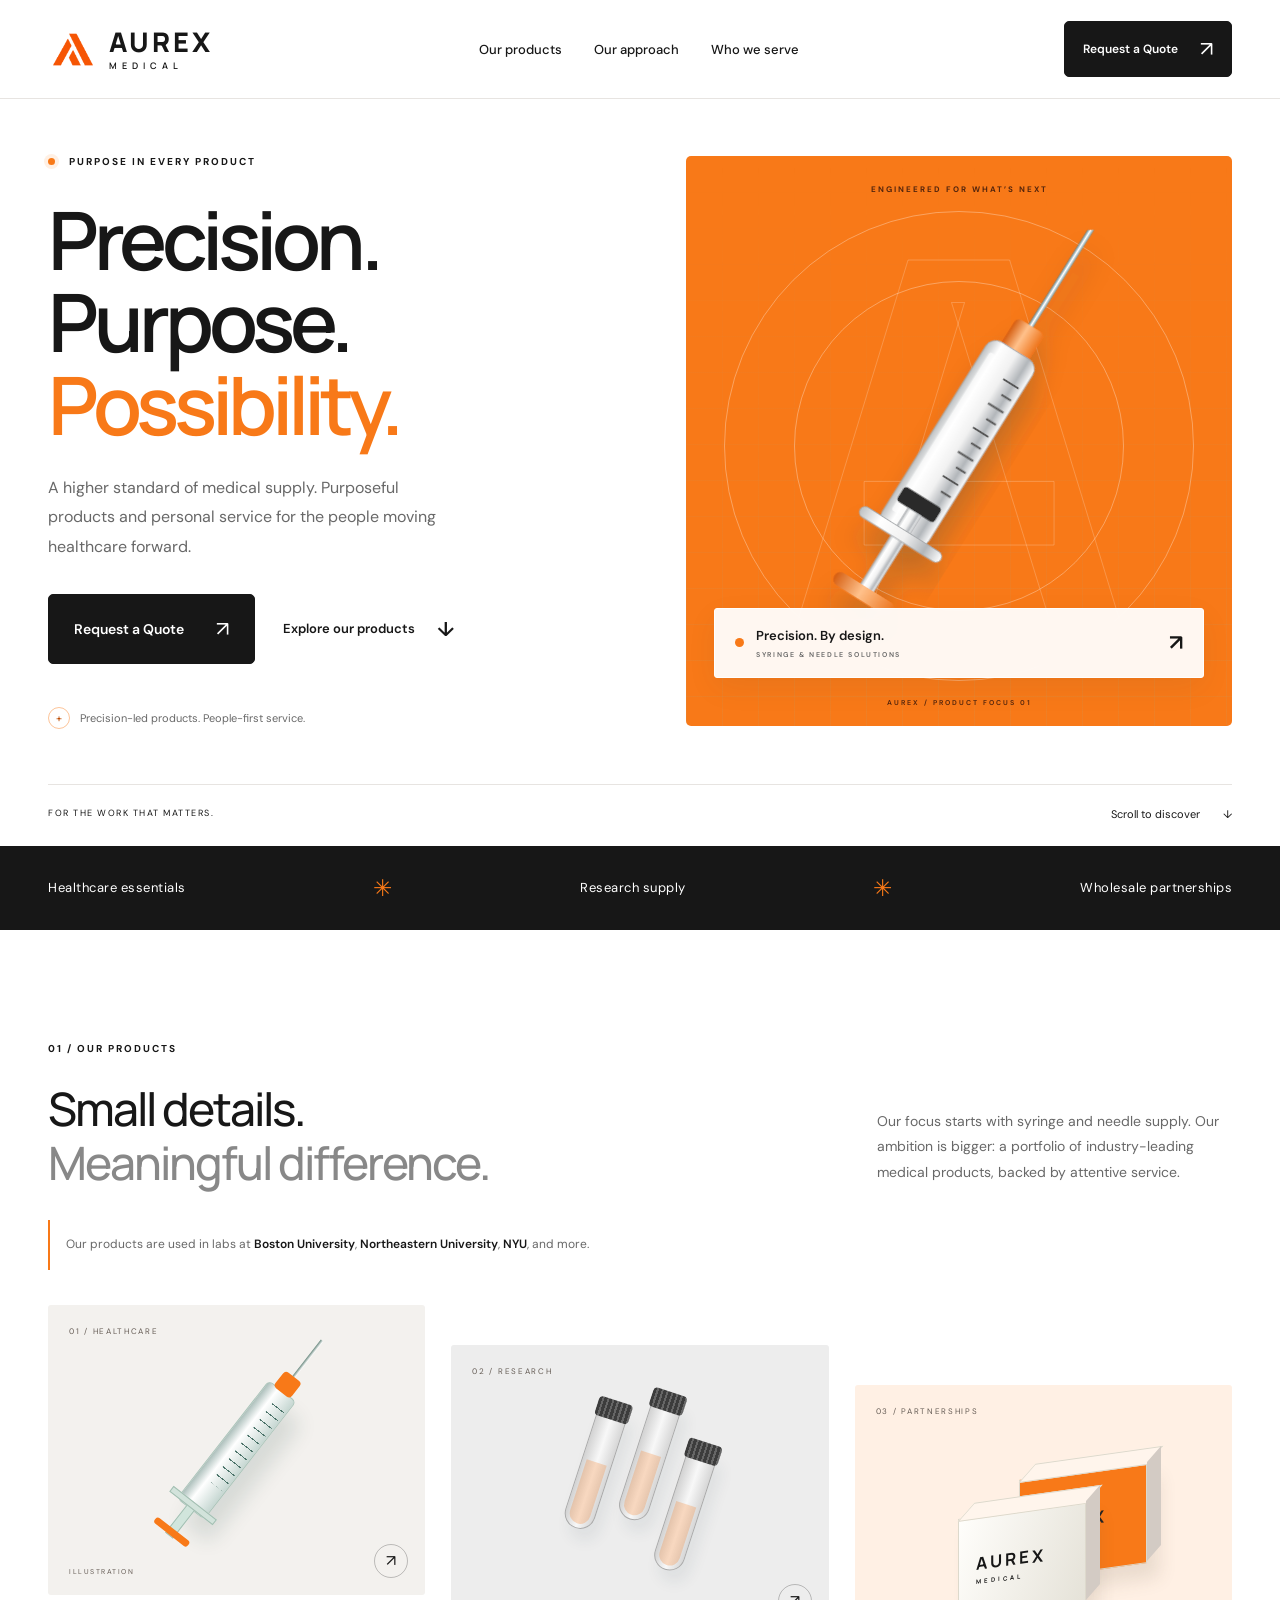
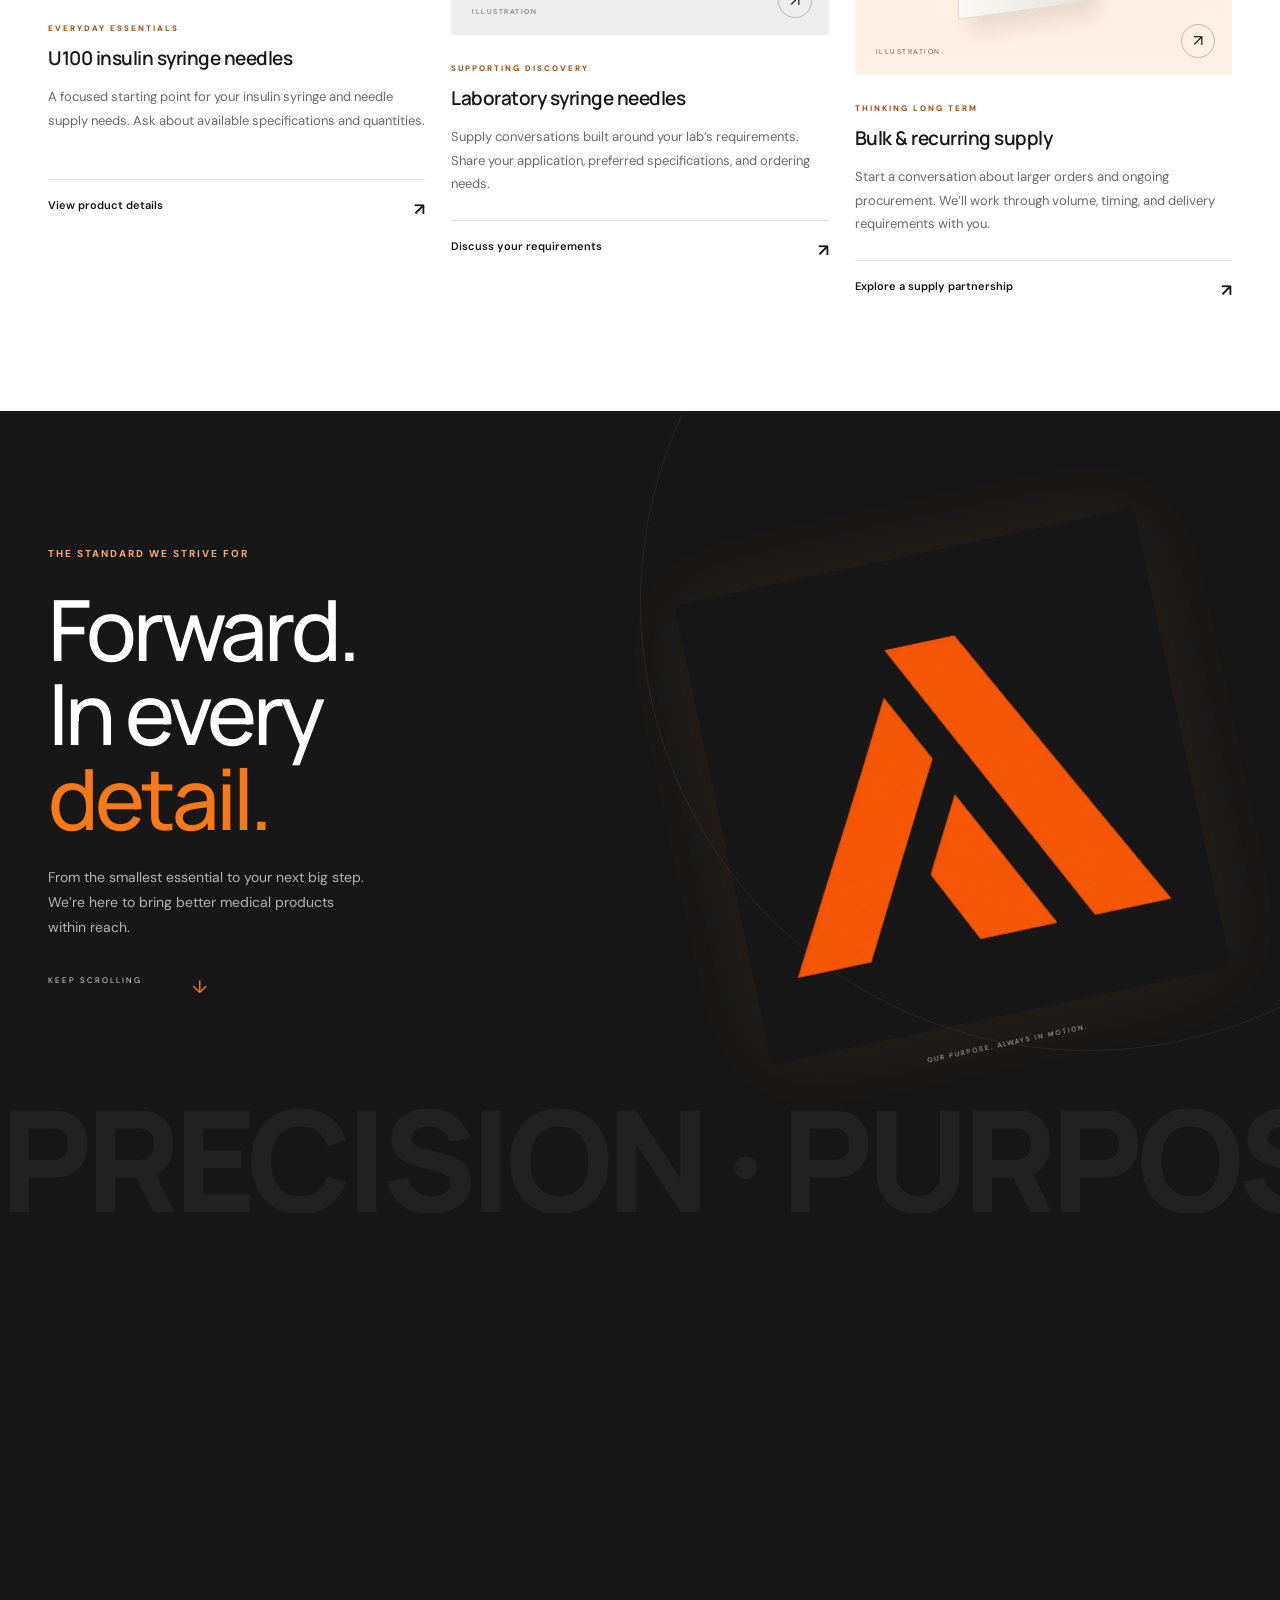
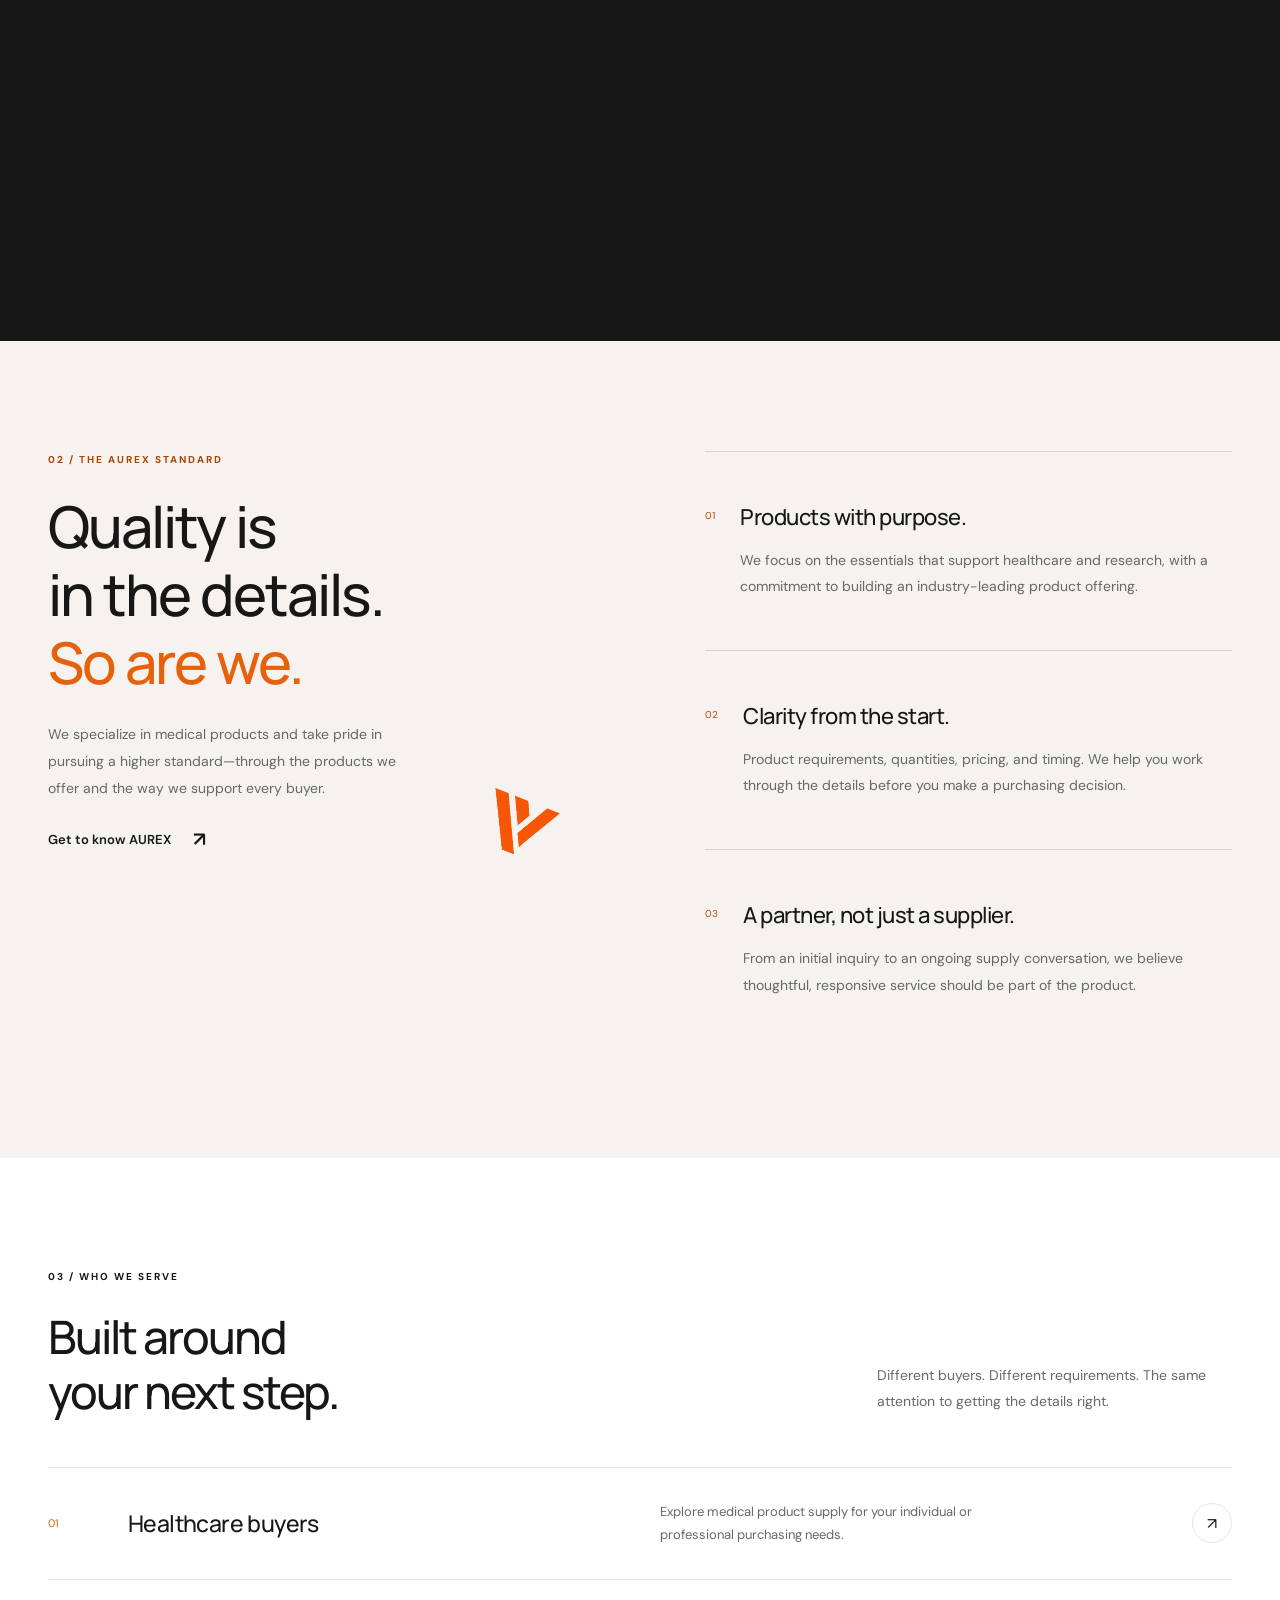
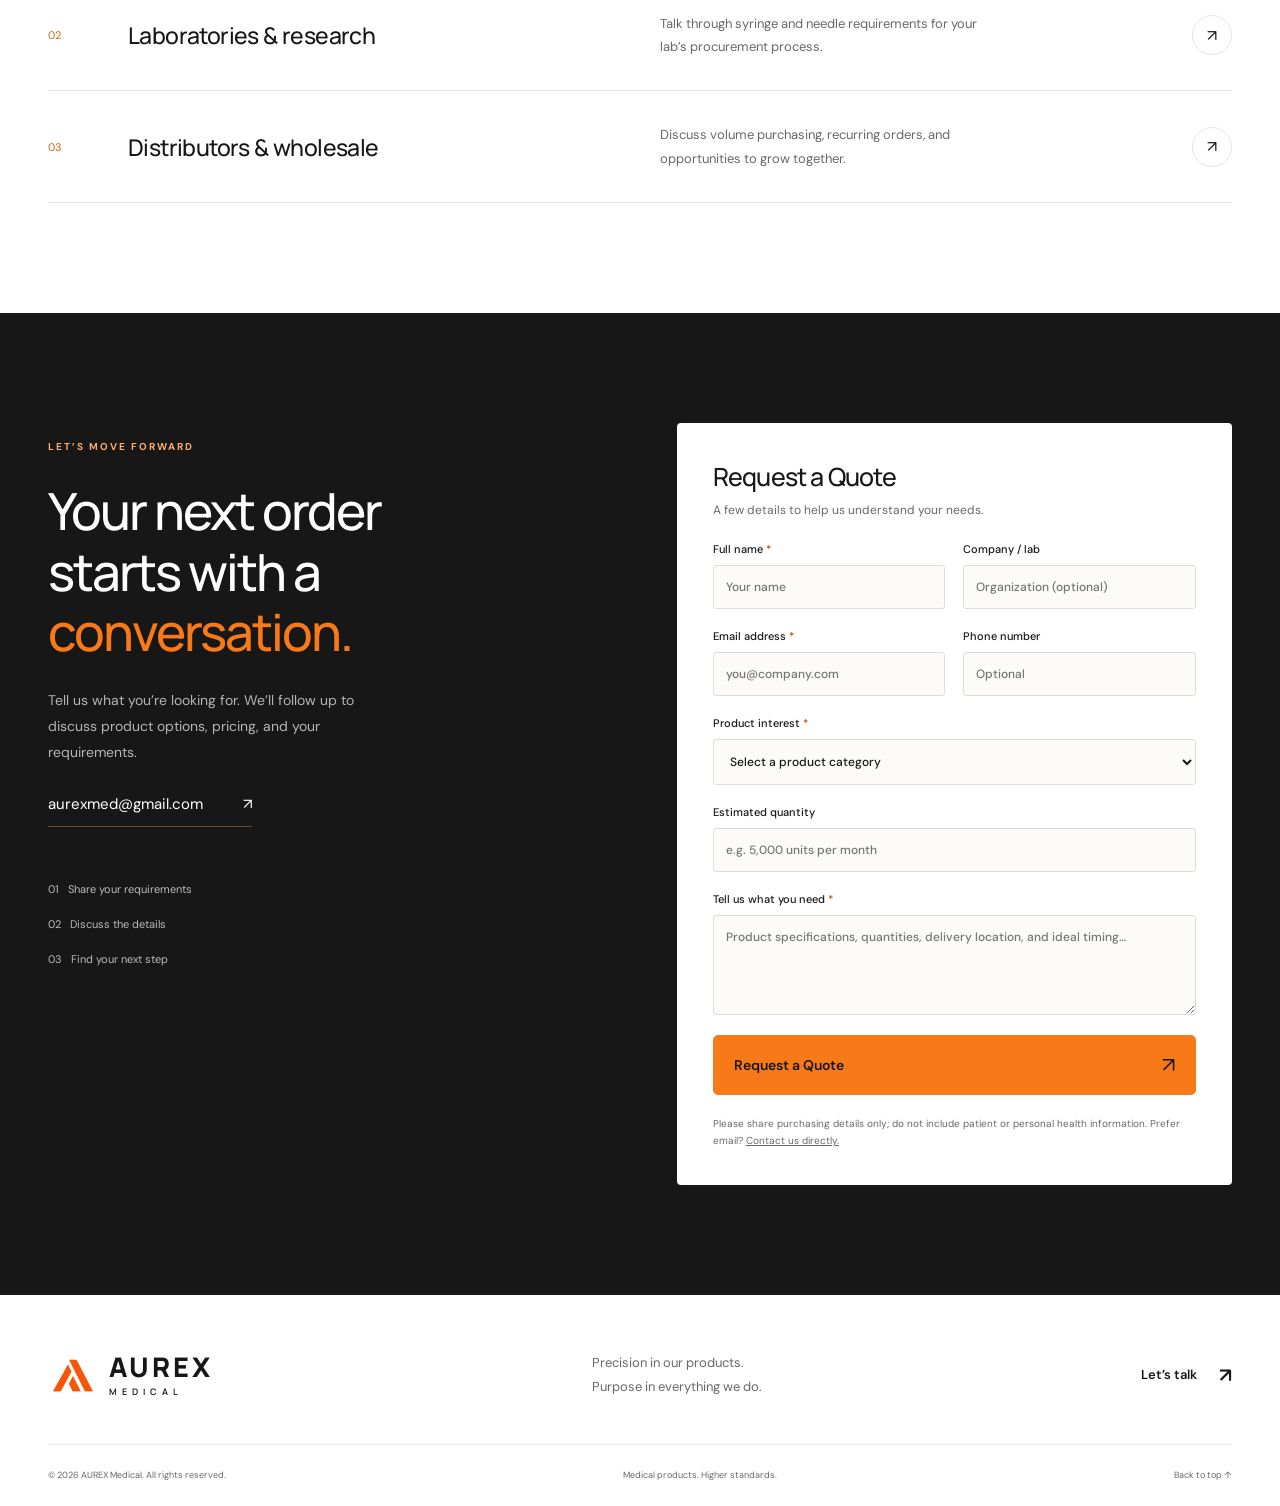
==== commit 7c4689ee: "Use updated geometric AUREX logo across site" ====
--- a/index.html
+++ b/index.html
@@ -4,7 +4,7 @@
   <meta charset="UTF-8" />
   <meta name="viewport" content="width=device-width, initial-scale=1.0" />
   <meta name="theme-color" content="#f87918" />
-  <link rel="icon" type="image/png" href="assets/aurex-mark.png" />
+  <link rel="icon" type="image/png" href="assets/aurexmed.png" />
   <title>AUREX Medical | Precision in Every Detail</title>
   <meta name="description" content="Medical products. Exceptional attention to detail. Explore AUREX Medical's syringe and needle supply for healthcare, research, and wholesale buyers. Request a quote." />
   <link rel="preconnect" href="https://fonts.googleapis.com" />
@@ -18,7 +18,7 @@
   <div class="scroll-progress" aria-hidden="true"></div>
   <header class="site-header">
     <div class="container nav-wrap">
-      <a href="#" class="logo" aria-label="Aurex Medical home"><span class="logo-crop"><img class="brand-logo" src="assets/aurex-mark.png" alt="" width="1254" height="1254" /></span><span>AUREX<small>MEDICAL</small></span></a>
+      <a href="#" class="logo" aria-label="Aurex Medical home"><span class="logo-crop"><img class="brand-logo" src="assets/aurexmed.png" alt="" width="1254" height="1254" /></span><span>AUREX<small>MEDICAL</small></span></a>
       <button class="menu-toggle" aria-expanded="false" aria-controls="main-nav" type="button">Menu <span aria-hidden="true">+</span></button>
       <nav id="main-nav" class="main-nav" aria-label="Primary"><a href="#products">Our products</a><a href="#approach">Our approach</a><a href="#buyers">Who we serve</a></nav>
       <a class="button button-small header-quote" href="#quote">Request a Quote <span aria-hidden="true">↗</span></a>
@@ -64,14 +64,14 @@
         <div class="story-orbit" aria-hidden="true"></div>
         <div class="container story-layout">
           <div class="story-copy"><p class="eyebrow">THE STANDARD WE STRIVE FOR</p><h2 id="story-title">Forward.<br> In every<br> <em>detail.</em></h2><p>From the smallest essential to your next big step. We’re here to bring better medical products within reach.</p><span class="story-scroll">KEEP SCROLLING <span aria-hidden="true">↓</span></span></div>
-          <div class="story-symbol"><img src="assets/aurex-mark.png" alt="AUREX Medical’s white human ribbon A symbol on orange" width="1254" height="1254" /><span class="story-caption">OUR PURPOSE. ALWAYS IN MOTION.</span></div>
+          <div class="story-symbol"><img src="assets/aurexmed.png" alt="AUREX Medical’s orange geometric A logo" width="1254" height="1254" /><span class="story-caption">OUR PURPOSE. ALWAYS IN MOTION.</span></div>
         </div>
         <div class="story-word" aria-hidden="true">PRECISION · PURPOSE · POSSIBILITY ·</div>
       </div>
     </section>
     <section id="approach" class="section approach">
       <div class="container approach-grid">
-        <div class="approach-heading reveal"><p class="eyebrow">02 / THE AUREX STANDARD</p><h2>Quality is<br>in the details.<br><em>So are we.</em></h2><p>We specialize in medical products and take pride in pursuing a higher standard—through the products we offer and the way we support every buyer.</p><a class="text-link" href="#quote">Get to know AUREX <span aria-hidden="true">↗</span></a><div class="standard-mark" aria-hidden="true"><img src="assets/aurex-mark.png" alt="" width="1254" height="1254" /></div></div>
+        <div class="approach-heading reveal"><p class="eyebrow">02 / THE AUREX STANDARD</p><h2>Quality is<br>in the details.<br><em>So are we.</em></h2><p>We specialize in medical products and take pride in pursuing a higher standard—through the products we offer and the way we support every buyer.</p><a class="text-link" href="#quote">Get to know AUREX <span aria-hidden="true">↗</span></a><div class="standard-mark" aria-hidden="true"><img src="assets/aurexmed.png" alt="" width="1254" height="1254" /></div></div>
         <div class="principles"><article class="principle reveal"><span>01</span><div><h3>Products with purpose.</h3><p>We focus on the essentials that support healthcare and research, with a commitment to building an industry-leading product offering.</p></div></article><article class="principle reveal"><span>02</span><div><h3>Clarity from the start.</h3><p>Product requirements, quantities, pricing, and timing. We help you work through the details before you make a purchasing decision.</p></div></article><article class="principle reveal"><span>03</span><div><h3>A partner, not just a supplier.</h3><p>From an initial inquiry to an ongoing supply conversation, we believe thoughtful, responsive service should be part of the product.</p></div></article></div>
       </div>
     </section>
@@ -84,6 +84,6 @@
         <label>Estimated quantity<input name="quantity" placeholder="e.g. 5,000 units per month" maxlength="160"/></label><label>Tell us what you need <span>*</span><textarea name="details" rows="4" placeholder="Product specifications, quantities, delivery location, and ideal timing…" required maxlength="5000"></textarea></label><button class="button" type="submit">Request a Quote <span aria-hidden="true">↗</span></button><p class="form-note">Please share purchasing details only; do not include patient or personal health information. Prefer email? <a href="mailto:aurexmed@gmail.com">Contact us directly.</a></p>
       </form></div></section>
   </main>
-  <footer class="site-footer"><div class="container"><div class="footer-top"><a href="#" class="logo" aria-label="Aurex Medical home"><span class="logo-crop"><img class="brand-logo" src="assets/aurex-mark.png" alt="" width="1254" height="1254" /></span><span>AUREX<small>MEDICAL</small></span></a><p>Precision in our products.<br>Purpose in everything we do.</p><a class="text-link" href="#quote">Let’s talk <span aria-hidden="true">↗</span></a></div><div class="footer-bottom"><span>© <span id="year">2026</span> AUREX Medical. All rights reserved.</span><span>Medical products. Higher standards.</span><a href="#">Back to top ↑</a></div></div></footer>
+  <footer class="site-footer"><div class="container"><div class="footer-top"><a href="#" class="logo" aria-label="Aurex Medical home"><span class="logo-crop"><img class="brand-logo" src="assets/aurexmed.png" alt="" width="1254" height="1254" /></span><span>AUREX<small>MEDICAL</small></span></a><p>Precision in our products.<br>Purpose in everything we do.</p><a class="text-link" href="#quote">Let’s talk <span aria-hidden="true">↗</span></a></div><div class="footer-bottom"><span>© <span id="year">2026</span> AUREX Medical. All rights reserved.</span><span>Medical products. Higher standards.</span><a href="#">Back to top ↑</a></div></div></footer>
 </body>
 </html>
--- a/styles.css
+++ b/styles.css
@@ -30,8 +30,8 @@
 @media(prefers-reduced-motion:reduce){.brand-story{height:auto;min-height:0}.story-sticky{position:relative;top:auto;height:auto;min-height:650px;padding:60px 0}.story-symbol,.story-orbit,.story-word{transform:none!important}.motion-enabled .reveal{transform:none}.story-scroll{display:none}}
 
 /* Keep the supplied artwork intact; frame its mark clearly at navigation size. */
-.logo-crop{display:block;position:relative;width:49px;height:49px;overflow:hidden;border-radius:3px;flex-shrink:0}.logo-crop .brand-logo{position:absolute;width:108px;height:108px;max-width:none;left:50%;top:50%;transform:translate(-50%,-50%);border-radius:0}.standard-mark{overflow:hidden;border-radius:4px}.standard-mark img{width:220%;height:220%;max-width:none;position:absolute;left:50%;top:50%;transform:translate(-50%,-50%);border-radius:0}
-@media(max-width:800px){.logo-crop{width:40px;height:40px}.logo-crop .brand-logo{width:88px;height:88px}}
+.logo-crop{display:block;position:relative;width:49px;height:49px;overflow:hidden;border-radius:3px;flex-shrink:0}.logo-crop .brand-logo{position:absolute;width:100%;height:100%;object-fit:contain;max-width:none;left:50%;top:50%;transform:translate(-50%,-50%);border-radius:0}.standard-mark{overflow:hidden;border-radius:4px}.standard-mark img{width:100%;height:100%;object-fit:contain;max-width:none;position:absolute;left:50%;top:50%;transform:translate(-50%,-50%);border-radius:0}
+@media(max-width:800px){.logo-crop{width:40px;height:40px}.logo-crop .brand-logo{width:100%;height:100%}}
 
 .lab-note{margin:-18px 0 35px;padding:14px 0 14px 16px;border-left:2px solid var(--orange);max-width:790px;font-size:12px;line-height:1.8;color:var(--muted)}.lab-note strong{font-weight:600;color:var(--ink)}
 @media(max-width:600px){.lab-note{margin:-5px 0 28px;font-size:11px;padding-left:12px}}
